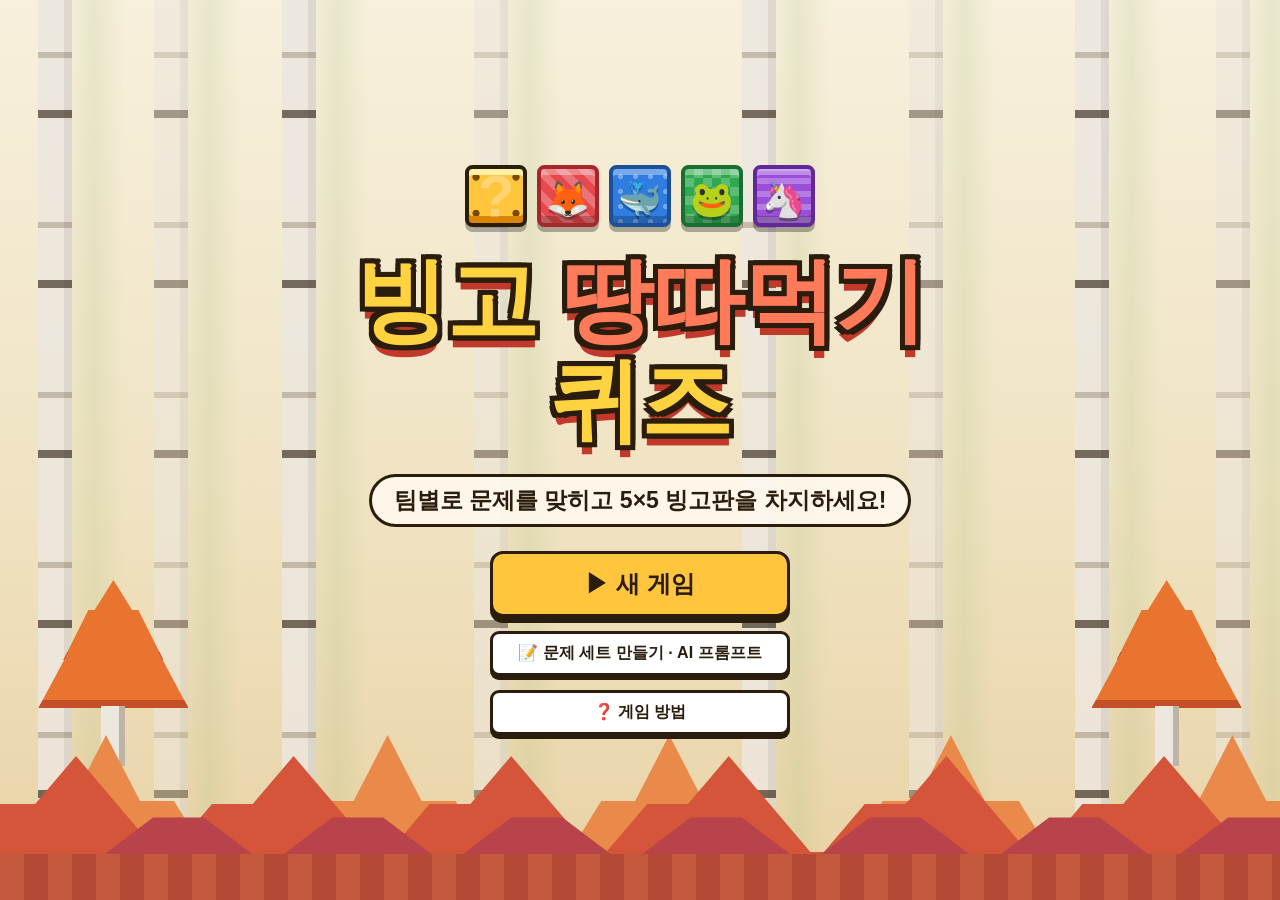
==== 빙고땅따먹기퀴즈.html @ bc6d71c9 "Add files via upload" ====
<!DOCTYPE html>
<html lang="ko">
<head>
<meta charset="UTF-8">
<meta name="viewport" content="width=device-width, initial-scale=1.0">
<title>빙고 땅따먹기 퀴즈 - 팀 대항 5×5 퀴즈 게임</title>
<style>
:root{
  --ink:#2b1d0e; --paper:#fffaf0; --gold:#ffc53d; --gold-d:#e08a00;
  --ok:#7ee08f; --bad:#ff8f8f;
}
*{box-sizing:border-box}
html,body{margin:0;min-height:100%;font-family:"Apple SD Gothic Neo","Malgun Gothic","Noto Sans KR","Pretendard",sans-serif;color:var(--ink)}
body{overflow-x:hidden;background:#efe2c0}
button,input,select,textarea{font-family:inherit;color:inherit}
button{cursor:pointer}
.screen{display:none;min-height:100vh;position:relative;z-index:1}
.screen.active{display:flex}
.hidden{display:none!important}

/* ---------- 배경 (가을 숲) ---------- */
#bg{position:fixed;inset:0;z-index:0;overflow:hidden;background:linear-gradient(#f7f0dc 0%,#f0e3c3 55%,#e9d2a4 100%)}
#bg .trunk{position:absolute;top:0;bottom:0;width:34px;opacity:.85;
  background:repeating-linear-gradient(180deg,#ece7df 0 52px,#bdb3a6 52px 58px,#ece7df 58px 110px,#5f544a 110px 118px,#ece7df 118px 170px)}
#bg .trunk::after{content:"";position:absolute;inset:0 0 0 auto;width:8px;background:rgba(0,0,0,.08)}
#bg .leafwall{position:absolute;top:0;width:60px;bottom:0;background:linear-gradient(90deg,transparent,rgba(160,190,120,.18),transparent)}
#bg .mt{position:absolute;bottom:0;width:340px;height:220px}
#bg .mt.a{background:#e9894a;clip-path:polygon(0 100%,10% 80%,20% 80%,30% 55%,40% 55%,50% 25%,60% 55%,70% 55%,80% 80%,90% 80%,100% 100%)}
#bg .mt.b{background:#d4553a;height:160px;clip-path:polygon(0 100%,12% 70%,24% 70%,36% 40%,48% 40%,60% 10%,72% 40%,84% 70%,100% 100%)}
#bg .mt.c{background:#b8434a;height:110px;clip-path:polygon(0 100%,15% 60%,30% 60%,45% 25%,60% 25%,75% 60%,90% 60%,100% 100%)}
#bg .ground{position:absolute;left:0;right:0;bottom:0;height:46px;background:repeating-linear-gradient(90deg,#c4593e 0 24px,#b44a36 24px 48px)}
#bg .pine{position:absolute;width:150px;height:170px}
#bg .pine i{position:absolute;left:50%;transform:translateX(-50%);background:#e8742f;border-bottom:8px solid #c4502a}
#bg .pine i:nth-child(1){top:0;width:50px;height:40px;clip-path:polygon(50% 0,100% 100%,0 100%)}
#bg .pine i:nth-child(2){top:30px;width:100px;height:50px;clip-path:polygon(25% 0,75% 0,100% 100%,0 100%)}
#bg .pine i:nth-child(3){top:72px;width:150px;height:56px;clip-path:polygon(20% 0,80% 0,100% 100%,0 100%)}
#bg .pine b{position:absolute;left:50%;top:126px;width:24px;height:60px;transform:translateX(-50%);background:#ece7df;border-right:6px solid #bdb3a6}

/* ---------- 공통 버튼 / 패널 ---------- */
.pbtn{border:3px solid var(--ink);background:#fff3d6;font-weight:800;padding:9px 16px;border-radius:9px;box-shadow:0 4px 0 var(--ink);font-size:16px;transition:transform .08s,filter .1s;white-space:nowrap}
.pbtn:hover{filter:brightness(1.06)}
.pbtn:active{transform:translateY(3px);box-shadow:0 1px 0 var(--ink)}
.pbtn.gold{background:var(--gold)} .pbtn.ok{background:var(--ok)} .pbtn.bad{background:var(--bad)}
.pbtn.blue{background:#9fd0ff} .pbtn.pink{background:#ffb8d9} .pbtn.white{background:#fff}
.pbtn.ghost{background:transparent;box-shadow:none;border-style:dashed}
.pbtn.big{font-size:24px;padding:14px 40px;border-radius:13px;box-shadow:0 6px 0 var(--ink)}
.pbtn.sm{font-size:13px;padding:5px 10px;border-width:2px;box-shadow:0 3px 0 var(--ink)}
.pbtn:disabled{opacity:.45;cursor:default;transform:none}
.panel{background:rgba(255,250,240,.96);border:3px solid var(--ink);border-radius:14px;box-shadow:0 6px 0 rgba(43,29,14,.85);padding:18px}
.panel h3{margin:0 0 12px;font-size:20px}
.outline{color:#fff;text-shadow:3px 0 var(--ink),-3px 0 var(--ink),0 3px var(--ink),0 -3px var(--ink),3px 3px var(--ink),-3px 3px var(--ink),3px -3px var(--ink),-3px -3px var(--ink)}

/* ---------- 타이틀 ---------- */
#screen-title{flex-direction:column;align-items:center;justify-content:center;gap:24px;padding:30px 16px;text-align:center}
.logo{font-size:clamp(44px,7.5vw,92px);font-weight:900;line-height:1.08;color:#ffd23f;letter-spacing:-1px;
  text-shadow:5px 0 var(--ink),-5px 0 var(--ink),0 5px var(--ink),0 -5px var(--ink),5px 5px var(--ink),-5px 5px var(--ink),5px -5px var(--ink),-5px -5px var(--ink),0 12px 0 #c0392b}
.logo .l2{color:#ff7a59}
.subtitle{font-size:clamp(17px,2.2vw,23px);font-weight:800;background:rgba(255,250,240,.85);border:3px solid var(--ink);border-radius:999px;padding:8px 22px}
.title-btns{display:flex;flex-direction:column;gap:14px;min-width:300px}
@keyframes bob{0%,100%{transform:translateY(0)}50%{transform:translateY(-10px)}}

/* ---------- 설정 / 편집 화면 ---------- */
#screen-setup,#screen-editor{flex-direction:column;align-items:center;padding:22px 16px 50px;gap:16px}
.page-head{display:flex;align-items:center;justify-content:space-between;width:min(1240px,100%);gap:12px}
.page-title{font-size:clamp(26px,3.4vw,38px);font-weight:900;margin:0}
.setup-grid{display:grid;grid-template-columns:repeat(auto-fit,minmax(330px,1fr));gap:16px;width:min(1240px,100%);align-items:start}
.seg{display:flex;gap:6px;flex-wrap:wrap}
.seg button{border:3px solid var(--ink);background:#fff;border-radius:9px;padding:7px 16px;font-weight:800;font-size:16px}
.seg button.on{background:var(--gold);box-shadow:inset 0 -3px 0 rgba(0,0,0,.2)}
.team-row{display:flex;gap:8px;align-items:center;margin:10px 0}
.team-row .emo{font-size:30px;width:56px;height:56px;border:4px solid var(--c);border-radius:13px;background:#fff;flex:none;line-height:1}
.team-row input{flex:1;min-width:0;font-size:18px;padding:11px 12px;border:3px solid var(--c);border-radius:11px;font-weight:800}
.team-row .dot{width:18px;height:18px;border-radius:50%;background:var(--c);border:2px solid var(--ink);flex:none}
.hint{font-size:13px;color:#7a6a50;margin:6px 0 0;line-height:1.5}
.opt-row{display:flex;justify-content:space-between;align-items:center;padding:9px 0;border-bottom:1px dashed #d9c9a3;gap:12px}
.opt-row:last-child{border-bottom:none}
.opt-row label{font-weight:800}
.opt-row small{display:block;color:#7a6a50;font-weight:500;font-size:12.5px;margin-top:2px}
.opt-row select{font-size:15px;padding:6px 8px;border:2px solid var(--ink);border-radius:8px;font-weight:700;background:#fff}
.opt-row input[type=checkbox]{width:26px;height:26px;accent-color:#e08a00;flex:none}
.set-info{margin-top:10px;padding:10px 12px;border-radius:10px;background:#fff3c4;border:2px dashed var(--gold-d);font-size:14.5px;line-height:1.55}
.set-info.warn{background:#ffe6e6;border-color:#e5484d}
#set-select{width:100%;font-size:16px;padding:10px;border:3px solid var(--ink);border-radius:10px;font-weight:800;background:#fff}
.start-row{display:flex;gap:12px;justify-content:center;flex-wrap:wrap;width:100%}

.editor-grid{display:grid;grid-template-columns:1.25fr 1fr;gap:16px;width:min(1240px,100%);align-items:start}
@media (max-width:960px){.editor-grid{grid-template-columns:1fr}}
.ed-field{width:100%;font-size:16px;padding:10px 12px;border:3px solid var(--ink);border-radius:10px;font-weight:700;background:#fff}
textarea.ed-field{font-weight:500;line-height:1.6;resize:vertical}
#ed-text{height:400px;font-size:15px}
.ed-btns{display:flex;gap:8px;flex-wrap:wrap;margin-top:10px}
.ed-status{margin-top:10px;font-size:14.5px;line-height:1.6;padding:10px 12px;border-radius:10px;background:#eef8ee;border:2px solid #2fa84f}
.ed-status.warn{background:#ffe6e6;border-color:#e5484d}
.ed-preview{margin-top:8px;max-height:220px;overflow:auto;font-size:13.5px;border:2px solid #e3d5b3;border-radius:10px;background:#fff}
.ed-preview div{padding:6px 10px;border-bottom:1px solid #f0e6cf}
.ed-preview .tag{display:inline-block;font-size:11px;font-weight:800;padding:1px 6px;border-radius:6px;margin-right:6px;background:#9fd0ff}
.ed-preview .tag.s{background:#ffb8d9}
.set-list .item{display:flex;align-items:center;gap:8px;padding:9px 4px;border-bottom:1px dashed #d9c9a3}
.set-list .item .nm{flex:1;font-weight:800;min-width:0;overflow:hidden;text-overflow:ellipsis;white-space:nowrap}
.set-list .item .n{font-size:12.5px;color:#7a6a50;font-weight:600}
.prompt-opts{display:grid;grid-template-columns:1fr 1fr;gap:8px;margin-bottom:10px}
.prompt-opts label{font-size:13px;font-weight:800;display:flex;flex-direction:column;gap:4px}
.prompt-opts .full{grid-column:1/-1}
.prompt-opts select,.prompt-opts input{font-size:15px;padding:7px 8px;border:2px solid var(--ink);border-radius:8px;font-weight:700;background:#fff}
#prompt-out{height:300px;font-size:13.5px;background:#fffdf6}
.format-box{background:#fff;border:2px solid #e3d5b3;border-radius:10px;padding:10px 12px;font-size:14px;line-height:1.7;margin-bottom:12px}
.format-box code{background:#fff3c4;padding:1px 6px;border-radius:5px;font-weight:700}

/* ---------- 게임 화면 ---------- */
#screen-game{flex-direction:column;height:100vh;overflow:hidden}
.topbar{height:54px;flex:none;background:#1f2a3a;display:flex;align-items:center;justify-content:space-between;padding:0 12px;gap:10px;border-bottom:4px solid #0f1520}
.topbar .left,.topbar .right{display:flex;gap:6px;align-items:center;flex:1}
.topbar .right{justify-content:flex-end}
.topbar .pbtn{padding:5px 10px;font-size:13px;box-shadow:0 3px 0 #000;border-width:2px;border-color:#0f1520}
.topbar .pbtn.off{opacity:.5;text-decoration:line-through}
.rankbar{display:flex;gap:18px;align-items:flex-end;justify-content:center}
.rk{display:flex;flex-direction:column;align-items:center;color:#fff;font-size:11px;font-weight:800;line-height:1.1}
.rk .e{font-size:27px;line-height:1}
.rk.first .e{animation:rkbob 1s infinite;filter:drop-shadow(0 0 6px #ffd23f)}
@keyframes rkbob{0%,100%{transform:translateY(0)}50%{transform:translateY(-3px)}}
.round{color:#fff;font-weight:900;font-size:22px;margin-left:8px}
.round b{color:#ffd23f;font-size:26px}
.arena{flex:1;display:grid;grid-template-columns:minmax(190px,1fr) auto minmax(190px,1fr);gap:14px;align-items:center;padding:12px 16px;min-height:0}
.side{display:flex;flex-direction:column;gap:26px;justify-content:center;height:100%}
.side.left{align-items:flex-start}.side.right{align-items:flex-end}
.board-wrap{display:flex;flex-direction:column;align-items:center;gap:10px;height:100%;min-height:0;justify-content:center}
.turn-banner{display:flex;align-items:center;gap:10px;justify-content:center;flex-wrap:wrap;background:#fffaf0;border:3px solid var(--ink);border-left:12px solid var(--c);border-radius:12px;padding:7px 16px;font-size:clamp(15px,1.6vw,20px);font-weight:800;box-shadow:0 4px 0 var(--ink);max-width:calc(min(100vh - 170px,58vw) + 40px)}
.turn-banner .b-e{font-size:1.4em}
.turn-banner.pending{background:#fff3c4;animation:wiggle 1.4s ease-in-out infinite}
@keyframes wiggle{0%,100%{transform:rotate(0)}25%{transform:rotate(-.6deg)}75%{transform:rotate(.6deg)}}
.board{--size:min(calc(100vh - 170px),58vw);width:var(--size);height:var(--size);display:grid;grid-template-columns:repeat(5,1fr);grid-template-rows:repeat(5,1fr);gap:1.8%;padding:2.6%;
  background:rgba(130,120,100,.38);border:5px solid #e9c87a;border-radius:16px;box-shadow:inset 0 0 0 3px rgba(255,255,255,.35),0 8px 24px rgba(0,0,0,.25);backdrop-filter:blur(2px);-webkit-backdrop-filter:blur(2px)}
/* 칸 = 땅 블록 */
.tile{--f:#ffc53d;--s:#d98500;--h:#fff0a8;--o:#2b1d0e;position:relative;padding:0;min-width:0;min-height:0;display:flex;align-items:center;justify-content:center;
  border:4px solid var(--o);border-radius:12%;background-color:var(--f);
  box-shadow:inset 0 -7px 0 var(--s),inset 0 6px 0 var(--h),0 5px 0 rgba(0,0,0,.28);
  transition:transform .12s,filter .12s,opacity .2s,box-shadow .2s}
.tile .tnum{position:relative;font-weight:900;font-size:calc(var(--size)/14);line-height:1;pointer-events:none;color:#4a2c00;text-shadow:0 3px 0 rgba(255,255,255,.55)}
/* 아직 열리지 않은 문제 블록: 모서리 못 + 물음표 */
.tile.closed{background-image:
  radial-gradient(circle at 13% 15%,#7a4a00 0 5%,transparent 6%),radial-gradient(circle at 87% 15%,#7a4a00 0 5%,transparent 6%),
  radial-gradient(circle at 13% 82%,#7a4a00 0 5%,transparent 6%),radial-gradient(circle at 87% 82%,#7a4a00 0 5%,transparent 6%)}
.tile.closed::before{content:"?";position:absolute;inset:0;display:flex;align-items:center;justify-content:center;font-size:calc(var(--size)/7);font-weight:900;color:rgba(255,255,255,.28);pointer-events:none}
.tile.closed:hover{transform:scale(1.08) translateY(-4px);filter:brightness(1.1);box-shadow:inset 0 -7px 0 var(--s),inset 0 6px 0 var(--h),0 0 0 4px #fff6b0,0 8px 0 rgba(0,0,0,.28)}
/* 팀이 차지한 땅: 팀 색 + 팀 무늬 + 큰 캐릭터 */
.tile.owned{cursor:default;border-color:var(--s);box-shadow:inset 0 -7px 0 rgba(0,0,0,.22),inset 0 6px 0 rgba(255,255,255,.35),0 5px 0 rgba(0,0,0,.3)}
.tile.owned .tnum{position:absolute;left:6%;top:6%;font-size:calc(var(--size)/34);color:var(--s);background:#fff;border:2px solid var(--s);border-radius:999px;min-width:2em;padding:2px 3px;text-align:center;text-shadow:none}
.tile .temo{font-size:calc(var(--size)/12);margin-top:8%;line-height:1;pointer-events:none;filter:drop-shadow(0 3px 0 rgba(0,0,0,.3))}
.pat0{background-image:repeating-linear-gradient(45deg,rgba(255,255,255,.24) 0 8px,transparent 8px 16px)}
.pat1{background-image:radial-gradient(rgba(255,255,255,.34) 22%,transparent 24%);background-size:15px 15px}
.pat2{background-image:conic-gradient(rgba(255,255,255,.22) 25%,transparent 0 50%,rgba(255,255,255,.22) 0 75%,transparent 0);background-size:18px 18px}
.pat3{background-image:repeating-linear-gradient(0deg,rgba(255,255,255,.26) 0 6px,transparent 6px 13px)}
/* 빈 땅 (폭탄·지진 등으로 비워진 칸) */
.tile.empty{--f:#b9a68a;--s:#8f7a5e;--h:#d8c8ae;--o:#6b5a44;border-style:dashed;
  background-image:repeating-linear-gradient(135deg,transparent 0 10px,rgba(0,0,0,.07) 10px 12px)}
.tile.empty .tnum{color:#5e4e38;text-shadow:none;font-size:calc(var(--size)/20)}
.tile.empty::after{content:"빈 땅";position:absolute;bottom:8%;font-size:calc(var(--size)/48);font-weight:800;color:#5e4e38}
.tile .tstar{position:absolute;right:4%;top:2%;font-size:calc(var(--size)/24);pointer-events:none;animation:spin 3s linear infinite}
.tile .tfail{position:absolute;bottom:5%;left:50%;transform:translateX(-50%);font-size:calc(var(--size)/48);font-weight:900;background:#fff;border:2px solid var(--ink);border-radius:6px;padding:0 4px;pointer-events:none}
.tile.golden{box-shadow:inset 0 0 0 4px #fff36b,inset 0 -7px 0 rgba(0,0,0,.22),0 5px 0 rgba(0,0,0,.3)}
.tile.bingo{animation:glow 1.1s ease-in-out infinite}
.tile.target{animation:pulse .9s ease-in-out infinite;cursor:pointer;opacity:1;filter:none}
.tile.dim{opacity:.3;filter:grayscale(.7)}
.tile.picked{opacity:1;filter:none;transform:scale(1.1);outline:5px dashed #fff;outline-offset:2px}
.tile.blast{box-shadow:0 0 0 5px #ff3b30,0 0 18px #ff3b30!important;transform:scale(1.06)}
.tile.boom{animation:boom .6s}
@keyframes pulse{0%,100%{transform:scale(1);box-shadow:0 0 0 0 #fff}50%{transform:scale(1.08);box-shadow:0 0 0 5px #fff,0 0 18px #fff}}
@keyframes glow{0%,100%{box-shadow:0 0 0 3px #fff36b,0 5px 0 rgba(0,0,0,.3)}50%{box-shadow:0 0 0 6px #fff36b,0 0 22px #fff36b,0 5px 0 rgba(0,0,0,.3)}}
.swatch{display:inline-block;width:20px;height:20px;border-radius:5px;border:2px solid var(--ink);background-color:var(--c);vertical-align:-4px;margin-right:6px;background-size:8px 8px}
.title-blocks{display:flex;gap:10px}
.title-blocks .tile{--size:420px;width:62px;height:62px;animation:bob 1.6s ease-in-out infinite}
.title-blocks .tile:nth-child(2){animation-delay:.2s}.title-blocks .tile:nth-child(3){animation-delay:.4s}
.title-blocks .tile:nth-child(4){animation-delay:.6s}.title-blocks .tile:nth-child(5){animation-delay:.8s}
@keyframes spin{to{transform:rotate(360deg)}}
@keyframes boom{0%{transform:scale(1)}30%{transform:scale(1.3) rotate(8deg)}100%{transform:scale(1)}}

.tcard{--c:#e5484d;--d:#a8262b;position:relative;width:min(100%,260px);background:#fff;border:4px solid var(--c);border-radius:13px;box-shadow:0 6px 0 var(--d);padding:12px 14px 10px;display:grid;grid-template-columns:auto 1fr;align-items:center;gap:2px 10px;transition:transform .25s,box-shadow .25s}
.tcard .ava{font-size:48px;grid-row:span 2;line-height:1}
.tcard .nm{font-weight:900;font-size:19px;text-align:right;overflow:hidden;text-overflow:ellipsis;white-space:nowrap}
.tcard .sc{font-size:50px;font-weight:900;line-height:1;text-align:right;color:var(--d)}
.tcard .meta{grid-column:1/-1;font-size:13.5px;color:#5c4d38;display:flex;justify-content:space-between;font-weight:700;margin-top:4px;border-top:2px dashed #eadfc7;padding-top:5px}
.tcard .st{grid-column:1/-1;min-height:22px;font-size:15px;font-weight:800;display:flex;gap:6px;flex-wrap:wrap}
.tcard .st span{background:#f4efe4;border-radius:7px;padding:0 6px}
.tcard.turn{transform:scale(1.07);box-shadow:0 0 0 6px rgba(255,214,0,.85),0 6px 0 var(--d)}
.tcard.turn::before{content:"▶ 지금 차례";position:absolute;top:-15px;left:12px;background:var(--c);color:#fff;font-size:12.5px;font-weight:900;padding:2px 10px;border-radius:999px;border:2px solid var(--ink)}
.tcard .adj{position:absolute;right:8px;top:-14px;display:none;gap:4px}
.tcard:hover .adj{display:flex}
.adj button{font-size:11.5px;padding:1px 7px;border:2px solid var(--ink);border-radius:6px;background:#fff;font-weight:900}
.float{position:absolute;right:14px;top:6px;font-weight:900;font-size:26px;animation:floatUp 1.3s forwards;pointer-events:none;z-index:3}
.float.p{color:#1b8a3a}.float.m{color:#d62828}
@keyframes floatUp{0%{opacity:0;transform:translateY(10px)}20%{opacity:1}100%{opacity:0;transform:translateY(-40px)}}
.tcard.pop{animation:cardpop .4s}
@keyframes cardpop{50%{transform:scale(1.13)}}

@media (max-width:900px){
  #screen-game{height:auto;min-height:100vh;overflow:visible}
  .arena{grid-template-columns:1fr;gap:10px}
  .side{flex-direction:row;height:auto;gap:12px;justify-content:center;flex-wrap:wrap;padding-top:14px}
  .side.left,.side.right{align-items:center}
  .tcard{width:200px}
  .board{--size:min(94vw,62vh)}
  .rankbar{display:none}
}

/* ---------- 모달 ---------- */
#modal{position:fixed;inset:0;background:rgba(20,14,6,.62);display:none;align-items:center;justify-content:center;z-index:50;padding:14px}
#modal.show{display:flex}
#modal-box{background:var(--paper);border:4px solid var(--ink);border-radius:16px;box-shadow:0 8px 0 var(--ink);width:min(820px,96vw);max-height:94vh;overflow:auto;padding:22px;animation:popIn .25s}
#modal-box.wide{width:min(1000px,96vw)}
#modal-box.narrow{width:min(560px,96vw)}
@keyframes popIn{from{transform:scale(.85);opacity:0}to{transform:scale(1);opacity:1}}
.q-head{display:flex;justify-content:space-between;align-items:center;gap:10px;background:var(--c);color:#fff;margin:-22px -22px 14px;padding:12px 20px;border-radius:11px 11px 0 0;font-weight:900;font-size:21px;border-bottom:4px solid var(--ink)}
.q-head .q-no{background:rgba(0,0,0,.25);padding:3px 12px;border-radius:999px;font-size:16px}
.q-timer{height:18px;background:#eee;border:3px solid var(--ink);border-radius:999px;overflow:hidden;position:relative;margin-bottom:6px}
#q-bar{height:100%;background:linear-gradient(90deg,#ffb703,#fb5607);width:100%}
#q-sec{position:absolute;inset:0;text-align:center;font-size:12px;font-weight:900;line-height:12px}
.q-text{font-size:clamp(24px,3.5vw,42px);font-weight:900;line-height:1.38;text-align:center;padding:18px 6px 24px;word-break:keep-all;white-space:pre-wrap}
.q-opts{display:grid;grid-template-columns:1fr 1fr;gap:12px}
@media (max-width:640px){.q-opts{grid-template-columns:1fr}}
.q-opt{font-size:clamp(18px,2.3vw,27px);font-weight:800;padding:16px 18px;border:3px solid var(--ink);border-radius:13px;background:#fff;box-shadow:0 5px 0 var(--ink);text-align:left;word-break:keep-all;transition:transform .08s}
.q-opt b{display:inline-block;margin-right:8px;color:var(--gold-d)}
.q-opt:hover:not(:disabled){background:#fff6d8}
.q-opt:disabled{cursor:default}
.q-opt.right{background:var(--ok)!important;animation:cardpop .4s}
.q-opt.wrong{background:var(--bad)!important;animation:shake .4s}
@keyframes shake{25%{transform:translateX(-8px)}75%{transform:translateX(8px)}}
.q-answer{font-size:clamp(22px,3vw,34px);text-align:center;background:#fff3c4;border:3px dashed var(--gold-d);border-radius:13px;padding:14px;visibility:hidden;font-weight:800}
.q-answer.show{visibility:visible;animation:popIn .25s}
.q-msg{text-align:center;font-weight:900;font-size:20px;min-height:28px;margin-top:12px}
.q-actions{display:flex;gap:10px;justify-content:center;margin-top:12px;flex-wrap:wrap}

.cards-title{text-align:center;font-size:clamp(20px,2.6vw,28px);font-weight:900}
.cards{display:flex;gap:22px;justify-content:center;perspective:1200px;margin:22px 0 10px;flex-wrap:wrap}
.card{width:210px;height:280px;border:none;background:none;padding:0;transition:opacity .3s,transform .3s}
.card-inner{position:relative;width:100%;height:100%;transition:transform .65s;transform-style:preserve-3d}
.card.flipped .card-inner{transform:rotateY(180deg)}
.card:not(.flipped):not(:disabled):hover .card-inner{transform:translateY(-10px) rotate(-2deg)}
.card-back,.card-front{position:absolute;inset:0;backface-visibility:hidden;-webkit-backface-visibility:hidden;border:4px solid var(--ink);border-radius:15px;display:flex;flex-direction:column;align-items:center;justify-content:center;box-shadow:0 6px 0 var(--ink)}
.card-back{background:repeating-linear-gradient(45deg,#ffc53d 0 16px,#ffb000 16px 32px)}
.card-back span{font-size:100px;font-weight:900;color:#fff;text-shadow:4px 0 var(--ink),-4px 0 var(--ink),0 4px var(--ink),0 -4px var(--ink)}
.card-front{transform:rotateY(180deg);background:#e8f3ff;padding:14px;text-align:center;gap:6px}
.card-front.bad{background:#ffe3e3}
.card-front .kd{font-size:12px;font-weight:900;padding:2px 10px;border-radius:999px;background:#2f7de1;color:#fff}
.card-front.bad .kd{background:#e5484d}
.card-front .ci{font-size:66px;line-height:1.1}
.card-front .cn{font-size:23px;font-weight:900}
.card-front .cd{font-size:14.5px;font-weight:600;word-break:keep-all;line-height:1.45}
.card.dim{opacity:.5;transform:scale(.9)}
.card.chosen{transform:scale(1.05)}
.cards-foot{text-align:center;min-height:60px;display:flex;flex-direction:column;align-items:center;gap:10px}
.cards-foot .res{font-size:20px;font-weight:900}

.team-pick{display:flex;gap:12px;justify-content:center;flex-wrap:wrap;margin-top:16px}
.team-pick button{--c:#ccc;border:4px solid var(--c);background:#fff;border-radius:14px;padding:14px 20px;font-size:22px;font-weight:900;box-shadow:0 5px 0 var(--ink);min-width:150px;display:flex;flex-direction:column;align-items:center;gap:4px}
.team-pick button small{font-size:14px;color:#5c4d38}
.team-pick button:hover{background:#fff6d8}
.team-pick button .sh{font-size:12px;color:#2f7de1}
.m-title{text-align:center;font-size:28px;font-weight:900;margin:0 0 6px}
.m-desc{text-align:center;font-size:17px;margin:0}
.howto h2{margin:0 0 10px}
.howto h4{margin:16px 0 6px;font-size:17px}
.howto p,.howto li{line-height:1.65;font-size:15px}
.howto ul{margin:4px 0;padding-left:20px}
.rw-grid{display:grid;grid-template-columns:repeat(auto-fill,minmax(220px,1fr));gap:8px}
.rw{display:flex;gap:8px;align-items:flex-start;background:#e8f3ff;border-radius:10px;padding:8px 10px;font-size:13.5px;line-height:1.45}
.rw.bad{background:#ffe3e3}
.rw .i{font-size:24px;line-height:1}
.log-list{max-height:60vh;overflow:auto;font-size:15px}
.log-list div{padding:6px 4px;border-bottom:1px dashed #e3d5b3}
.m-actions{display:flex;justify-content:center;gap:10px;margin-top:18px;flex-wrap:wrap}

/* ---------- 알림 / 효과 ---------- */
#announce{position:fixed;inset:0;display:flex;flex-direction:column;align-items:center;justify-content:center;pointer-events:none;z-index:80;opacity:0;transition:opacity .2s;text-align:center;padding:20px}
#announce.show{opacity:1;pointer-events:auto;background:rgba(0,0,0,.38);cursor:pointer}
.ann-big{font-size:clamp(56px,11vw,150px);font-weight:900;color:#ffd23f;line-height:1.05;animation:zoomIn .45s;
  text-shadow:6px 0 var(--ink),-6px 0 var(--ink),0 6px var(--ink),0 -6px var(--ink),6px 6px var(--ink),-6px 6px var(--ink),6px -6px var(--ink),-6px -6px var(--ink),0 14px 0 rgba(0,0,0,.35)}
#announce.bingo .ann-big{color:#ff6fb1;animation:zoomIn .45s,hue 1s linear infinite}
#announce.gold .ann-big{color:#fff36b}
#announce.bad .ann-big{color:#ff8f8f}
#announce.blue .ann-big{color:#8fd3ff}
.ann-small{font-size:clamp(20px,3vw,36px);font-weight:900;color:#fff;margin-top:12px;background:rgba(43,29,14,.75);padding:8px 22px;border-radius:14px}
@keyframes zoomIn{0%{transform:scale(.2) rotate(-8deg);opacity:0}70%{transform:scale(1.12) rotate(2deg)}100%{transform:scale(1);opacity:1}}
@keyframes hue{to{filter:hue-rotate(360deg)}}
#toasts{position:fixed;left:50%;bottom:20px;transform:translateX(-50%);display:flex;flex-direction:column;gap:8px;align-items:center;z-index:90;pointer-events:none}
.toast{background:#1f2a3a;color:#fff;font-weight:800;font-size:17px;padding:10px 20px;border-radius:12px;border:3px solid #fff;box-shadow:0 5px 14px rgba(0,0,0,.3);animation:toastIn .3s,toastOut .4s 2.8s forwards;text-align:center}
@keyframes toastIn{from{transform:translateY(20px);opacity:0}}
@keyframes toastOut{to{transform:translateY(-10px);opacity:0}}
.cf{position:fixed;top:-20px;width:11px;height:15px;z-index:95;pointer-events:none;animation:fall linear forwards}
@keyframes fall{to{transform:translate(var(--dx),110vh) rotate(800deg)}}

/* ---------- 결과 ---------- */
#screen-result{flex-direction:column;align-items:center;justify-content:center;gap:22px;padding:30px 16px}
.podium{display:flex;align-items:flex-end;gap:16px;flex-wrap:wrap;justify-content:center}
.pod{display:flex;flex-direction:column;align-items:center;gap:6px}
.pod .e{font-size:70px;line-height:1;animation:bob 1.4s infinite}
.pod .medal{font-size:34px}
.pod .bar{--c:#ccc;--d:#999;width:170px;background:var(--c);border:4px solid var(--ink);border-bottom:none;border-radius:12px 12px 0 0;display:flex;flex-direction:column;align-items:center;color:#fff;font-weight:900;padding-top:12px;gap:4px;box-shadow:inset 0 -12px 0 var(--d)}
.pod .bar .n{font-size:20px}
.pod .bar .s{font-size:40px;line-height:1}
.res-table{border-collapse:collapse;background:#fff;border:3px solid var(--ink);border-radius:12px;overflow:hidden;font-size:17px;min-width:min(640px,94vw)}
.res-table th,.res-table td{padding:10px 14px;text-align:center;border-bottom:2px solid #efe3c8}
.res-table th{background:#1f2a3a;color:#fff}
.res-table td:first-child{font-weight:900;text-align:left}
</style>
</head>
<body>

<div id="bg" aria-hidden="true"></div>

<!-- ===== 타이틀 ===== -->
<section id="screen-title" class="screen active">
  <div class="title-blocks" id="title-blocks"></div>
  <div class="logo">빙고 <span class="l2">땅따먹기</span><br>퀴즈</div>
  <div class="subtitle">팀별로 문제를 맞히고 5×5 빙고판을 차지하세요!</div>
  <div class="title-btns">
    <button class="pbtn gold big" id="btn-new">▶ 새 게임</button>
    <button class="pbtn blue big hidden" id="btn-continue">⏯ 이어하기</button>
    <button class="pbtn white" id="btn-editor">📝 문제 세트 만들기 · AI 프롬프트</button>
    <button class="pbtn white" id="btn-howto">❓ 게임 방법</button>
  </div>
</section>

<!-- ===== 게임 설정 ===== -->
<section id="screen-setup" class="screen">
  <div class="page-head">
    <button class="pbtn white" data-go="title">◀ 처음으로</button>
    <h2 class="page-title outline">⚙️ 게임 설정</h2>
    <button class="pbtn white" id="btn-howto2">❓ 게임 방법</button>
  </div>
  <div class="setup-grid">
    <div class="panel">
      <h3>👥 팀 설정</h3>
      <div class="seg" id="team-count"></div>
      <div id="team-rows"></div>
      <p class="hint">동물 버튼을 누르면 팀 캐릭터가 바뀌어요. 팀 이름은 8글자까지 쓸 수 있어요.</p>
    </div>
    <div class="panel">
      <h3>📚 문제 세트</h3>
      <select id="set-select"></select>
      <div class="set-info" id="set-info"></div>
      <div class="ed-btns">
        <button class="pbtn sm white" id="btn-editor2">📝 문제 세트 만들기 · 고치기</button>
      </div>
      <h3 style="margin-top:18px">🎯 점수 규칙</h3>
      <div class="opt-row"><label>칸 점수<small>문제를 맞혀 칸을 차지하면 얻는 점수</small></label><select data-opt="tilePts"><option value="5">5점</option><option value="10">10점</option><option value="20">20점</option></select></div>
      <div class="opt-row"><label>빙고 점수<small>가로·세로·대각선 한 줄을 모두 차지하면</small></label><select data-opt="bingoPts"><option value="20">20점</option><option value="30">30점</option><option value="50">50점</option><option value="100">100점</option></select></div>
      <div class="opt-row"><label>황금 칸<small>숨겨진 칸 · 열면 2칸만큼 점수</small></label><select data-opt="golden"><option value="0">없음</option><option value="2">2개</option><option value="3">3개</option><option value="5">5개</option></select></div>
    </div>
    <div class="panel">
      <h3>🎲 진행 방식</h3>
      <div class="opt-row"><label>제한 시간<small>시간이 끝나면 객관식은 오답 처리</small></label><select data-opt="timer"><option value="0">없음</option><option value="15">15초</option><option value="20">20초</option><option value="30">30초</option><option value="60">60초</option></select></div>
      <div class="opt-row"><label>라운드 제한<small>모든 팀이 한 번씩 하면 1라운드</small></label><select data-opt="roundLimit"><option value="0">없음 (칸이 모두 열릴 때까지)</option><option value="4">4라운드</option><option value="6">6라운드</option><option value="8">8라운드</option><option value="10">10라운드</option><option value="12">12라운드</option></select></div>
      <div class="opt-row"><label>틀렸을 때<small>틀린 칸을 어떻게 할까요?</small></label><select data-opt="wrongMode"><option value="keep">칸 그대로 (다른 팀이 다시 도전)</option><option value="reveal">정답 공개 후 빈 땅이 됨</option></select></div>
      <div class="opt-row"><label for="o-shuffle">문제 순서 섞기<small>끄면 1번 칸부터 문제 순서대로 놓여요</small></label><input type="checkbox" id="o-shuffle" data-opt="shuffle"></div>
      <div class="opt-row"><label for="o-rewards">보상 카드<small>정답을 맞히면 카드 3장 중 1장 뽑기</small></label><input type="checkbox" id="o-rewards" data-opt="rewards"></div>
      <div class="opt-row"><label for="o-penalties">벌칙 카드 섞기<small>꽝, 점수 -10, 지진, 벌칙 미션 등</small></label><input type="checkbox" id="o-penalties" data-opt="penalties"></div>
      <div class="opt-row"><label for="o-strong">강력 카드 섞기<small>💣 폭탄, 🔀 점수 체인지 (역전이 쉬워져요)</small></label><input type="checkbox" id="o-strong" data-opt="strong"></div>
    </div>
  </div>
  <div class="start-row">
    <button class="pbtn gold big" id="btn-start">🚩 게임 시작!</button>
  </div>
</section>

<!-- ===== 문제 세트 편집 ===== -->
<section id="screen-editor" class="screen">
  <div class="page-head">
    <button class="pbtn white" id="ed-back">◀ 돌아가기</button>
    <h2 class="page-title outline">📝 문제 세트 만들기</h2>
    <span style="width:110px"></span>
  </div>
  <div class="editor-grid">
    <div class="panel">
      <h3>✏️ 문제 입력</h3>
      <div class="format-box">
        한 줄에 문제 하나씩 적어요. 칸은 세로 막대 <code>|</code>로 나눠요.<br>
        객관식: <code>문제 | 정답 | 오답1 | 오답2 | 오답3</code> (보기는 게임에서 자동으로 섞여요)<br>
        주관식: <code>문제 | 정답</code> (선생님이 정답을 보고 ⭕/❌ 판정)<br>
        AI가 만든 결과를 그대로 붙여 넣어도 번호·빈 줄·표 머리글은 알아서 빼고 읽어요.
      </div>
      <input class="ed-field" id="ed-name" maxlength="30" placeholder="문제 세트 이름 (예: 5학년 과학 - 식물의 구조)">
      <textarea class="ed-field" id="ed-text" style="margin-top:8px" placeholder="여기에 문제를 붙여 넣으세요.&#10;&#10;식물이 햇빛을 받아 양분을 만드는 과정은? | 광합성 | 증산 작용 | 호흡 | 소화&#10;우리 몸에서 피를 온몸으로 보내는 기관은? | 심장"></textarea>
      <div class="ed-status" id="ed-status"></div>
      <div class="ed-preview" id="ed-preview"></div>
      <div class="ed-btns">
        <button class="pbtn gold" id="ed-save">💾 저장하기</button>
        <button class="pbtn ok" id="ed-use">🚩 저장하고 이 세트로 게임하기</button>
        <button class="pbtn white" id="ed-new">🆕 새로 쓰기</button>
        <button class="pbtn white" id="ed-sample">📋 예시 문제 넣기</button>
        <button class="pbtn white" id="ed-export">⬇️ 파일로 내보내기(.txt)</button>
        <button class="pbtn white" id="ed-import">⬆️ 파일 불러오기</button>
        <input type="file" id="ed-file" accept=".txt,text/plain" class="hidden">
      </div>
      <p class="hint">저장한 문제 세트는 이 브라우저 안에만 보관돼요. 다른 컴퓨터에서 쓰려면 ‘파일로 내보내기’ 한 뒤 ‘파일 불러오기’ 하세요.</p>
    </div>
    <div style="display:flex;flex-direction:column;gap:16px">
      <div class="panel">
        <h3>🗂️ 저장된 문제 세트</h3>
        <div class="set-list" id="set-list"></div>
      </div>
      <div class="panel">
        <h3>🤖 AI에게 문제 만들기 부탁하기</h3>
        <p class="hint" style="margin:0 0 10px">아래 항목을 고르면 프롬프트가 만들어져요. 복사해서 AI 챗봇에 붙여 넣고, 나온 결과를 왼쪽 칸에 그대로 붙여 넣으면 됩니다.</p>
        <div class="prompt-opts">
          <label>학년<select id="p-grade">
            <option>초등학교 3학년</option><option>초등학교 4학년</option><option selected>초등학교 5학년</option><option>초등학교 6학년</option>
            <option>중학교 1학년</option><option>중학교 2학년</option><option>중학교 3학년</option><option>고등학교</option></select></label>
          <label>문제 유형<select id="p-type"><option value="mix">객관식 + 주관식 섞기</option><option value="mc">객관식만</option><option value="sa">주관식(단답형)만</option></select></label>
          <label class="full">과목과 주제<input id="p-topic" value="과학 - 식물의 구조와 기능"></label>
          <label>문제 수<select id="p-count"><option>25</option><option>30</option><option>40</option></select></label>
          <label>난이도<select id="p-diff"><option>쉬움</option><option selected>보통</option><option>어려움</option><option>쉬움부터 어려움까지 골고루</option></select></label>
        </div>
        <textarea class="ed-field" id="prompt-out" readonly></textarea>
        <div class="ed-btns"><button class="pbtn gold" id="p-copy">📋 프롬프트 복사하기</button></div>
        <p class="hint">💡 교과서 내용이나 학습지를 프롬프트 아래에 함께 붙여 넣으면 수업 내용에 딱 맞는 문제가 나와요. AI가 만든 문제는 꼭 한 번 읽어 보고 정답을 확인하세요.</p>
      </div>
    </div>
  </div>
</section>

<!-- ===== 게임 ===== -->
<section id="screen-game" class="screen">
  <div class="topbar">
    <div class="left">
      <button class="pbtn white" id="g-home">◀ 처음</button>
      <button class="pbtn white off" id="g-bgm">♫ 음악</button>
      <button class="pbtn white" id="g-sfx">♪ 효과음</button>
      <button class="pbtn white" id="g-undo">↶ 되돌리기</button>
      <button class="pbtn white" id="g-log">📜 기록</button>
    </div>
    <div class="rankbar" id="rankbar"></div>
    <div class="right">
      <button class="pbtn white" id="g-help">❓</button>
      <button class="pbtn pink" id="g-end">🏁 끝내기</button>
      <div class="round" id="round"></div>
    </div>
  </div>
  <div class="arena" id="arena">
    <aside class="side left" id="side-left"></aside>
    <main class="board-wrap">
      <div class="turn-banner" id="banner"></div>
      <div class="board" id="board"></div>
    </main>
    <aside class="side right" id="side-right"></aside>
  </div>
</section>

<!-- ===== 결과 ===== -->
<section id="screen-result" class="screen">
  <div class="logo" style="font-size:clamp(40px,6vw,72px)">🏆 최종 결과</div>
  <div class="podium" id="podium"></div>
  <table class="res-table" id="res-table"></table>
  <div class="start-row">
    <button class="pbtn gold big" id="r-again">🔁 같은 설정으로 다시</button>
    <button class="pbtn white big" id="r-board">🗺️ 빙고판 보기</button>
    <button class="pbtn white big" data-go="title">🏠 처음으로</button>
  </div>
</section>

<div id="modal"><div id="modal-box"></div></div>
<div id="announce"></div>
<div id="toasts"></div>

<script>
"use strict";
/* ================= 기본 데이터 ================= */
const TEAM_PRESETS=[
  {name:'1팀',emoji:'🦊',color:'#e5484d',dark:'#a8262b',light:'#ffd0d1'},
  {name:'2팀',emoji:'🐳',color:'#2f7de1',dark:'#1b4f99',light:'#d0e4ff'},
  {name:'3팀',emoji:'🐸',color:'#2fa84f',dark:'#1b6e31',light:'#cff3d8'},
  {name:'4팀',emoji:'🦄',color:'#9b4fd9',dark:'#62279a',light:'#e9d6fb'}
];
const EMOJIS=['🦊','🐳','🐸','🦄','🐯','🐼','🐰','🐻','🐧','🐙','🦁','🐲','🐱','🐶','🐥','🦖','🐨','🐝','🦉','🐹'];
const DEFAULT_SETTINGS={teamCount:2,tilePts:10,bingoPts:30,golden:3,timer:0,roundLimit:0,wrongMode:'keep',shuffle:true,rewards:true,penalties:true,strong:true,setId:'sample'};

const SAMPLE_TEXT=`우리나라의 수도는 어디일까요? | 서울 | 부산 | 대구 | 광주
한글(훈민정음)을 만든 왕은 누구일까요? | 세종대왕 | 태조 | 정조 | 영조
물이 얼기 시작하는 온도는 몇 ℃일까요? | 0℃ | 10℃ | -10℃ | 100℃
윤년이 아닌 해의 1년은 며칠일까요? | 365일 | 360일 | 366일 | 364일
태양계에서 가장 큰 행성은 무엇일까요? | 목성 | 토성 | 지구 | 화성
거미의 다리는 몇 개일까요? | 8개 | 6개 | 10개 | 4개
무지개는 보통 몇 가지 색으로 나타낼까요? | 7가지 | 5가지 | 6가지 | 8가지
7 × 8 은 얼마일까요? | 56 | 54 | 48 | 64
식물이 햇빛을 받아 스스로 양분을 만드는 과정을 무엇이라고 할까요? | 광합성
우리나라의 나라꽃은 무엇일까요? | 무궁화 | 진달래 | 개나리 | 장미
컴퓨터가 할 일을 명령으로 순서대로 적어 놓은 것을 무엇이라고 할까요? | 프로그램 | 모니터 | 마우스 | 키보드
지구에서 가장 넓은 바다는 어디일까요? | 태평양 | 대서양 | 인도양 | 북극해
독도는 우리나라의 어느 바다에 있을까요? | 동해 | 서해 | 남해 | 황해
삼각형의 세 각의 크기를 모두 더하면 몇 도일까요? | 180° | 90° | 360° | 270°
우리 몸에서 피를 온몸으로 보내는 기관은 무엇일까요? | 심장
이순신 장군이 임진왜란 때 사용한 것으로 유명한 배의 이름은? | 거북선 | 판옥선 | 황포돛배 | 뗏목
문제를 해결하는 방법과 순서를 차례대로 나타낸 것을 무엇이라고 할까요? | 알고리즘 | 하드웨어 | 인터넷 | 바이러스
몸이 머리·가슴·배로 나뉘고 다리가 6개인 동물을 무엇이라고 할까요? | 곤충
1시간은 몇 분일까요? | 60분 | 100분 | 30분 | 120분
우리나라 국기의 이름은 무엇일까요? | 태극기
플라스틱 음료수 병을 버리는 올바른 방법은? | 내용물을 비우고 헹궈서 분리배출한다 | 일반 쓰레기와 함께 버린다 | 땅에 묻는다 | 뚜껑을 닫아 강에 버린다
지구에 낮과 밤이 생기는 까닭은 지구의 무엇 때문일까요? | 자전 | 공전 | 중력 | 바람
친구 사진을 인터넷에 올리기 전에 꼭 해야 할 일은? | 친구에게 허락을 받는다 | 몰래 올린다 | 사진을 크게 만든다 | 다른 친구에게 먼저 보낸다
100을 4로 나누면 얼마일까요? | 25 | 20 | 40 | 24
사계절 중 낮의 길이가 가장 긴 계절은? | 여름 | 봄 | 가을 | 겨울`;

const REWARDS=[
  {id:'pts10',kind:'good',icon:'💰',name:'보너스 +10',desc:'보너스 점수 10점을 받아요.',w:10},
  {id:'pts20',kind:'good',icon:'💎',name:'보너스 +20',desc:'보너스 점수 20점을 받아요.',w:6},
  {id:'dice',kind:'good',icon:'🎲',name:'행운 주사위',desc:'주사위를 굴려 나온 눈 × 5점을 받아요.',w:6},
  {id:'grab',kind:'good',icon:'🚩',name:'땅따먹기',desc:'우리 땅과 붙어 있는 빈 칸 하나를 문제 없이 차지해요.',w:10},
  {id:'steal',kind:'good',icon:'🗡️',name:'땅 뺏기',desc:'다른 팀의 칸 하나를 빼앗아 우리 땅으로 만들어요.',w:6},
  {id:'swap',kind:'good',icon:'🔄',name:'칸 바꾸기',desc:'우리 칸 하나와 다른 팀 칸 하나를 맞바꿔요. 빙고 만들기 찬스!',w:6},
  {id:'shield',kind:'good',icon:'🛡️',name:'방패',desc:'다른 팀의 공격(뺏기·바꾸기·폭탄·자석 등)을 한 번 막아요.',w:7},
  {id:'again',kind:'good',icon:'⏩',name:'한 번 더!',desc:'이번 차례가 끝나면 바로 한 번 더 도전해요.',w:5},
  {id:'double',kind:'good',icon:'✨',name:'2배 찬스',desc:'다음에 문제를 맞히면 칸 점수를 한 번 더 받아요.',w:5},
  {id:'freezeOther',kind:'good',icon:'❄️',name:'얼려라!',desc:'다른 팀 하나를 골라 다음 차례를 한 번 쉬게 해요.',w:5},
  {id:'stealPts',kind:'good',icon:'🧲',name:'점수 자석',desc:'다른 팀 하나에게서 15점을 끌어와요.',w:5},
  {id:'share',kind:'good',icon:'🎁',name:'모두에게 선물',desc:'모든 팀이 10점씩 받아요. 사이좋게!',w:4},
  {id:'bomb',kind:'good',strong:true,icon:'💣',name:'폭탄',desc:'칸 하나를 골라 그 칸과 위·아래·왼쪽·오른쪽의 다른 팀 칸을 빈 땅으로 만들어요.',w:3},
  {id:'scoreSwap',kind:'good',strong:true,icon:'🔀',name:'점수 체인지',desc:'다른 팀 하나와 지금 점수를 통째로 바꿔요.',w:2},
  {id:'none',kind:'bad',icon:'💨',name:'꽝!',desc:'아무 일도 일어나지 않아요. 다음 기회에!',w:6},
  {id:'minus10',kind:'bad',icon:'📉',name:'점수 -10',desc:'보너스 점수 10점을 잃어요.',w:5},
  {id:'quake',kind:'bad',icon:'🌋',name:'지진',desc:'방금 얻은 칸을 뺀 우리 칸 하나가 무작위로 빈 땅이 돼요.',w:3},
  {id:'freezeSelf',kind:'bad',icon:'🥶',name:'꽁꽁',desc:'우리 팀은 다음 차례를 한 번 쉬어요.',w:3},
  {id:'gift',kind:'bad',icon:'🤲',name:'인심 쓰기',desc:'다른 팀 하나를 골라 우리 점수 10점을 선물해요.',w:3},
  {id:'mission',kind:'bad',icon:'🎤',name:'벌칙 미션',desc:'',w:5}
];
const MISSIONS=['팀 모두 일어나서 박수 10번 치기!','팀 모두 5초 동안 개다리춤 추기!','다른 팀을 보고 다 같이 “멋져요!” 외치기','우리 팀 이름으로 3행시 짓기','팀 모두 한 발로 서서 5초 버티기','선생님께 다 같이 손하트 보내기','우리 팀 응원 구호를 만들어 크게 외치기','동물 흉내 내기 (다른 팀이 무슨 동물인지 맞히기)','팀 모두 10초 동안 웃지 않기 (다른 팀이 웃기기)','오늘 배운 내용 한 가지를 큰 소리로 말하기'];
const TEAM_TARGET=['freezeOther','stealPts','scoreSwap','gift'];

const LINES=(()=>{const L=[];for(let r=0;r<5;r++)L.push([0,1,2,3,4].map(c=>r*5+c));for(let c=0;c<5;c++)L.push([0,1,2,3,4].map(r=>r*5+c));L.push([0,6,12,18,24],[4,8,12,16,20]);return L})();


/* ================= 도우미 ================= */
const $=s=>document.querySelector(s);
const $$=s=>[...document.querySelectorAll(s)];
const esc=s=>String(s??'').replace(/[&<>"']/g,c=>({'&':'&amp;','<':'&lt;','>':'&gt;','"':'&quot;',"'":'&#39;'}[c]));
const shuffle=a=>{for(let i=a.length-1;i>0;i--){const j=Math.random()*(i+1)|0;[a[i],a[j]]=[a[j],a[i]]}return a};
const pick=a=>a[Math.random()*a.length|0];
const neighbors=i=>{const r=i/5|0,c=i%5,n=[];if(r>0)n.push(i-5);if(r<4)n.push(i+5);if(c>0)n.push(i-1);if(c<4)n.push(i+1);return n};
const sleep=ms=>new Promise(r=>setTimeout(r,ms));
function load(key,def){try{const v=JSON.parse(localStorage.getItem(key));return v==null?def:v}catch(e){return def}}
function store(key,v){try{localStorage.setItem(key,JSON.stringify(v))}catch(e){}}

function show(id){$$('.screen').forEach(s=>s.classList.toggle('active',s.id==='screen-'+id));window.scrollTo(0,0);if(id==='title')refreshTitle()}

function toast(msg){const t=document.createElement('div');t.className='toast';t.textContent=msg;$('#toasts').appendChild(t);setTimeout(()=>t.remove(),3300)}

let busy=false;
function announce(big,small='',cls='',ms=1700){
  return new Promise(res=>{
    busy=true;const el=$('#announce');
    el.className='show '+cls;
    el.innerHTML=`<div class="ann-big">${big}</div>${small?`<div class="ann-small">${small}</div>`:''}`;
    let done=false;
    const finish=()=>{if(done)return;done=true;el.className='';el.onclick=null;setTimeout(()=>{busy=false;res()},200)};
    el.onclick=finish;setTimeout(finish,ms);
  });
}
function confetti(n=90){
  const cols=['#ff4f8b','#ffd23f','#3ec1ff','#7ee08f','#b07cff','#ff8a3d'];
  for(let i=0;i<n;i++){const d=document.createElement('i');d.className='cf';d.style.left=Math.random()*100+'vw';d.style.background=cols[i%cols.length];
    d.style.animationDelay=Math.random()*.6+'s';d.style.animationDuration=(1.8+Math.random()*1.5)+'s';d.style.setProperty('--dx',(Math.random()*240-120)+'px');
    document.body.appendChild(d);setTimeout(()=>d.remove(),4200)}
}

/* ================= 모달 ================= */
function openModal(html,size=''){const b=$('#modal-box');b.className=size;b.innerHTML=html;$('#modal').classList.add('show');b.scrollTop=0;return b}
function closeModal(){$('#modal').classList.remove('show');$('#modal-box').innerHTML='';stopTimer()}

/* ================= 소리 (브라우저 합성) ================= */
const AU={ctx:null,sfx:true,bgm:false,timer:null,step:0};
function ac(){if(!AU.ctx){const C=window.AudioContext||window.webkitAudioContext;if(!C)return null;AU.ctx=new C()}if(AU.ctx.state==='suspended')AU.ctx.resume();return AU.ctx}
function tone(f,d=.12,type='square',v=.05,delay=0){
  const c=ac();if(!c)return;const t=c.currentTime+delay;const o=c.createOscillator(),g=c.createGain();
  o.type=type;o.frequency.setValueAtTime(f,t);g.gain.setValueAtTime(.0001,t);g.gain.exponentialRampToValueAtTime(v,t+.01);g.gain.exponentialRampToValueAtTime(.0001,t+d);
  o.connect(g).connect(c.destination);o.start(t);o.stop(t+d+.03);
}
function noise(d=.5,v=.25){
  const c=ac();if(!c)return;const buf=c.createBuffer(1,c.sampleRate*d,c.sampleRate),data=buf.getChannelData(0);
  for(let i=0;i<data.length;i++)data[i]=(Math.random()*2-1)*Math.pow(1-i/data.length,2);
  const s=c.createBufferSource();s.buffer=buf;const f=c.createBiquadFilter();f.type='lowpass';f.frequency.value=900;const g=c.createGain();g.gain.value=v;
  s.connect(f).connect(g).connect(c.destination);s.start();
}
const n2f=n=>440*Math.pow(2,(n-69)/12);
const SFX={
  click(){tone(700,.05,'square',.03)},
  open(){tone(520,.08,'square',.04);tone(780,.1,'square',.04,.07)},
  correct(){[523,659,784,1047].forEach((f,k)=>tone(f,.15,'square',.05,k*.08))},
  wrong(){tone(220,.2,'sawtooth',.05);tone(165,.32,'sawtooth',.05,.16)},
  flip(){tone(900,.05,'triangle',.06);tone(1250,.07,'triangle',.05,.05)},
  good(){[784,988,1175,1568].forEach((f,k)=>tone(f,.12,'square',.045,k*.07))},
  bad(){[392,330,262].forEach((f,k)=>tone(f,.18,'triangle',.07,k*.12))},
  coin(){tone(988,.07,'square',.04);tone(1319,.2,'square',.04,.07)},
  grab(){[440,554,659,880].forEach((f,k)=>tone(f,.1,'square',.045,k*.05))},
  steal(){tone(1200,.06,'sawtooth',.04);tone(600,.16,'sawtooth',.04,.06)},
  bomb(){noise(.6,.35);tone(90,.4,'sine',.2)},
  shield(){tone(300,.12,'triangle',.08);tone(600,.28,'triangle',.06,.06)},
  bingo(){[523,659,784,1047,784,1047,1319].forEach((f,k)=>tone(f,.17,'square',.05,k*.09))},
  gold(){[1047,1319,1568,2093].forEach((f,k)=>tone(f,.1,'triangle',.06,k*.06))},
  tick(){tone(1000,.03,'square',.03)},
  turn(){tone(660,.07,'triangle',.05);tone(880,.1,'triangle',.05,.08)},
  freeze(){[1568,1319,1175,988].forEach((f,k)=>tone(f,.1,'sine',.06,k*.06))},
  fanfare(){[523,523,523,659,784,659,784,1047].forEach((f,k)=>tone(f,.2,'square',.05,k*.13))}
};
function sfx(n){if(!AU.sfx)return;try{SFX[n]&&SFX[n]()}catch(e){}}
const MEL=[72,0,76,79,76,0,74,72,69,0,72,74,76,0,0,0,72,0,76,79,81,0,79,76,74,0,76,74,72,0,0,0];
const BASS=[48,45,41,43,48,45,43,43];
function bgmStart(){if(AU.timer)return;ac();AU.timer=setInterval(()=>{const n=MEL[AU.step%MEL.length];if(n)tone(n2f(n),.18,'square',.016);if(AU.step%4===0)tone(n2f(BASS[(AU.step/4|0)%BASS.length]),.4,'triangle',.05);AU.step++},210)}
function bgmStop(){clearInterval(AU.timer);AU.timer=null}

/* ================= 문제 세트 ================= */
function parseQuestions(text){
  const list=[],errors=[];
  String(text||'').split(/\r?\n/).forEach((raw,i)=>{
    let line=raw.trim();
    if(!line||line.startsWith('#')||line.startsWith('```')||line.startsWith('//'))return;
    if(/^[-:|\s]+$/.test(line))return;
    if(!line.includes('|')){errors.push(`${i+1}번째 줄: | 기호가 없어서 건너뛰었어요 → “${line.slice(0,24)}”`);return}
    const parts=line.split('|').map(s=>s.trim()).filter(s=>s!=='');
    if(parts.length&&/^(문제|질문)$/.test(parts[0]))return;
    if(parts.length<2){errors.push(`${i+1}번째 줄: 정답이 없어요`);return}
    parts[0]=parts[0].replace(/^(?:[-*•]\s*|\d+\s*[.)]\s*|Q\s*\d*\s*[.:)]\s*|문제\s*\d+\s*[.:)]\s*)/i,'').trim();
    const [q,a,...wrong]=parts;
    if(!q){errors.push(`${i+1}번째 줄: 문제가 비어 있어요`);return}
    const opts=wrong.length?[a,...wrong.filter(w=>w!==a)].slice(0,6):null;
    list.push({q,a,opts:opts&&opts.length>1?opts:null});
  });
  return {list,errors};
}
function savedSets(){return load('bq_sets',[])}
function allSets(){return [{id:'sample',name:'예시 문제 세트 (상식 퀴즈 25문제)',text:SAMPLE_TEXT,builtin:true},...savedSets()]}
function getSet(id){return allSets().find(s=>s.id===id)||allSets()[0]}

/* ================= 설정 화면 ================= */
let setup=load('bq_setup',null);
if(!setup||!Array.isArray(setup.teams))setup={teams:TEAM_PRESETS.map(t=>({name:t.name,emoji:t.emoji})),settings:{...DEFAULT_SETTINGS}};
setup.settings={...DEFAULT_SETTINGS,...setup.settings};
function saveSetup(){store('bq_setup',setup)}

function renderSetup(){
  const st=setup.settings;
  $('#team-count').innerHTML=[2,3,4].map(n=>`<button data-n="${n}" class="${st.teamCount===n?'on':''}">${n}팀</button>`).join('');
  $('#team-rows').innerHTML=setup.teams.slice(0,st.teamCount).map((t,k)=>`
    <div class="team-row" style="--c:${TEAM_PRESETS[k].color}">
      <span class="dot"></span>
      <button class="emo" data-emo="${k}" title="캐릭터 바꾸기">${t.emoji}</button>
      <input data-tname="${k}" maxlength="8" value="${esc(t.name)}" placeholder="${TEAM_PRESETS[k].name}">
    </div>`).join('');
  const sets=allSets();
  if(!sets.some(s=>s.id===st.setId))st.setId='sample';
  $('#set-select').innerHTML=sets.map(s=>`<option value="${esc(s.id)}" ${s.id===st.setId?'selected':''}>${esc(s.name)}</option>`).join('');
  const p=parseQuestions(getSet(st.setId).text).list;
  const mc=p.filter(q=>q.opts).length,info=$('#set-info');
  let html=`총 <b>${p.length}문제</b> (객관식 ${mc} · 주관식 ${p.length-mc})`;
  info.classList.toggle('warn',p.length<25);
  if(p.length>25)html+=`<br>빙고판에는 ${st.shuffle?'무작위로 고른':'앞에서부터'} 25문제가 올라가요.`;
  else if(p.length<25)html+=`<br>⚠️ 25문제보다 적어요. 남는 <b>${25-p.length}칸</b>은 문제 없이 바로 차지하는 🍀 행운 칸이 돼요.`;
  else html+='<br>딱 25칸에 맞아요! 👍';
  info.innerHTML=html;
  $$('[data-opt]').forEach(el=>{const k=el.dataset.opt;if(el.type==='checkbox')el.checked=!!st[k];else el.value=String(st[k])});
  $('#o-penalties').disabled=!st.rewards;$('#o-strong').disabled=!st.rewards;
}
$('#team-count').addEventListener('click',e=>{const b=e.target.closest('[data-n]');if(!b)return;sfx('click');setup.settings.teamCount=+b.dataset.n;saveSetup();renderSetup()});
$('#team-rows').addEventListener('click',e=>{
  const b=e.target.closest('[data-emo]');if(!b)return;sfx('click');
  const k=+b.dataset.emo,used=setup.teams.slice(0,setup.settings.teamCount).map(t=>t.emoji);
  let idx=EMOJIS.indexOf(setup.teams[k].emoji);
  for(let n=0;n<EMOJIS.length;n++){idx=(idx+1)%EMOJIS.length;if(!used.includes(EMOJIS[idx]))break}
  setup.teams[k].emoji=EMOJIS[idx];saveSetup();renderSetup();
});
$('#team-rows').addEventListener('input',e=>{const k=e.target.dataset.tname;if(k==null)return;setup.teams[+k].name=e.target.value;saveSetup()});
$('#set-select').addEventListener('change',e=>{setup.settings.setId=e.target.value;saveSetup();renderSetup()});
$$('[data-opt]').forEach(el=>el.addEventListener('change',()=>{
  const k=el.dataset.opt;setup.settings[k]=el.type==='checkbox'?el.checked:(isNaN(+el.value)?el.value:+el.value);saveSetup();renderSetup();
}));

/* ================= 문제 세트 편집 화면 ================= */
let editingId=null,editorBack='title';
function openEditor(from){editorBack=from;show('editor');renderSetList();renderPrompt();if(!$('#ed-text').value.trim())loadIntoEditor(null);updateEdStatus()}
function loadIntoEditor(id){
  const s=id?getSet(id):null;
  editingId=s&&!s.builtin?s.id:null;
  $('#ed-name').value=s?(s.builtin?s.name.replace(/\s*\(.*\)$/,'')+' (복사본)':s.name):'';
  $('#ed-text').value=s?s.text:'';
  updateEdStatus();
}
function updateEdStatus(){
  const {list,errors}=parseQuestions($('#ed-text').value),st=$('#ed-status');
  const mc=list.filter(q=>q.opts).length;
  let h=list.length?`✅ 읽은 문제 <b>${list.length}개</b> (객관식 ${mc} · 주관식 ${list.length-mc})`:'아직 읽은 문제가 없어요. 형식에 맞춰 문제를 넣어 주세요.';
  if(list.length&&list.length<25)h+=` · 25개보다 적으면 남는 칸은 🍀 행운 칸이 돼요`;
  if(errors.length)h+=`<br>⚠️ ${errors.slice(0,4).map(esc).join('<br>⚠️ ')}${errors.length>4?`<br>…외 ${errors.length-4}줄`:''}`;
  st.innerHTML=h;st.classList.toggle('warn',!list.length||errors.length>0);
  $('#ed-preview').innerHTML=list.map((q,i)=>`<div><span class="tag ${q.opts?'':'s'}">${q.opts?'객관식':'주관식'}</span><b>${i+1}.</b> ${esc(q.q)} → <b>${esc(q.a)}</b>${q.opts?` <span style="color:#998">(오답: ${q.opts.slice(1).map(esc).join(', ')})</span>`:''}</div>`).join('');
  $('#ed-preview').classList.toggle('hidden',!list.length);
}
function renderSetList(){
  $('#set-list').innerHTML=allSets().map(s=>{const n=parseQuestions(s.text).list.length;return `
    <div class="item"><div class="nm">${s.builtin?'⭐ ':''}${esc(s.name)} <span class="n">· ${n}문제</span></div>
      <button class="pbtn sm white" data-load="${esc(s.id)}">불러오기</button>
      <button class="pbtn sm ok" data-useset="${esc(s.id)}">게임에 사용</button>
      ${s.builtin?'':`<button class="pbtn sm bad" data-del="${esc(s.id)}">삭제</button>`}
    </div>`}).join('');
}
function saveEditor(){
  const name=$('#ed-name').value.trim(),text=$('#ed-text').value;
  const n=parseQuestions(text).list.length;
  if(!n){toast('읽을 수 있는 문제가 없어요. 형식을 확인해 주세요.');return null}
  if(!name){toast('문제 세트 이름을 적어 주세요.');$('#ed-name').focus();return null}
  const sets=savedSets();
  let s=editingId&&sets.find(x=>x.id===editingId);
  if(s){s.name=name;s.text=text}else{s={id:'set_'+Date.now().toString(36),name,text};sets.push(s);editingId=s.id}
  store('bq_sets',sets);renderSetList();toast(`💾 “${name}” 저장 완료 (${n}문제)`);sfx('coin');
  return s.id;
}
$('#ed-text').addEventListener('input',updateEdStatus);
$('#ed-save').onclick=()=>saveEditor();
$('#ed-use').onclick=()=>{const id=saveEditor();if(!id)return;setup.settings.setId=id;saveSetup();renderSetup();show('setup')};
$('#ed-new').onclick=()=>{if($('#ed-text').value.trim()&&!confirm('지금 쓰고 있는 내용을 지우고 새로 쓸까요?'))return;loadIntoEditor(null)};
$('#ed-sample').onclick=()=>{if($('#ed-text').value.trim()&&!confirm('지금 내용을 예시 문제로 바꿀까요?'))return;loadIntoEditor('sample')};
$('#ed-back').onclick=()=>{if(editorBack==='setup'){renderSetup();show('setup')}else show('title')};
$('#set-list').addEventListener('click',e=>{
  const b=e.target.closest('button');if(!b)return;
  if(b.dataset.load){if($('#ed-text').value.trim()&&!confirm('지금 쓰고 있는 내용 대신 이 세트를 불러올까요?'))return;loadIntoEditor(b.dataset.load);toast('불러왔어요. 고친 뒤 저장하세요.')}
  if(b.dataset.useset){setup.settings.setId=b.dataset.useset;saveSetup();renderSetup();show('setup');toast('문제 세트를 골랐어요!')}
  if(b.dataset.del){const s=getSet(b.dataset.del);if(!confirm(`“${s.name}” 세트를 삭제할까요?`))return;store('bq_sets',savedSets().filter(x=>x.id!==s.id));if(editingId===s.id)editingId=null;renderSetList();toast('삭제했어요')}
});
$('#ed-export').onclick=()=>{
  const text=$('#ed-text').value;if(!text.trim()){toast('내보낼 내용이 없어요');return}
  const name=($('#ed-name').value.trim()||'문제세트').replace(/[\\/:*?"<>|]/g,'_');
  const a=document.createElement('a');a.href=URL.createObjectURL(new Blob([text],{type:'text/plain;charset=utf-8'}));a.download=name+'.txt';
  document.body.appendChild(a);a.click();setTimeout(()=>{URL.revokeObjectURL(a.href);a.remove()},500);
};
$('#ed-import').onclick=()=>$('#ed-file').click();
$('#ed-file').addEventListener('change',e=>{
  const f=e.target.files[0];if(!f)return;const r=new FileReader();
  r.onload=()=>{editingId=null;$('#ed-name').value=f.name.replace(/\.txt$/i,'');$('#ed-text').value=String(r.result);updateEdStatus();toast('파일을 불러왔어요. 저장을 눌러 보관하세요.')};
  r.readAsText(f,'utf-8');e.target.value='';
});
function renderPrompt(){
  const grade=$('#p-grade').value,topic=$('#p-topic').value.trim()||'(과목과 주제)',n=+$('#p-count').value,type=$('#p-type').value,diff=$('#p-diff').value;
  const mcN=Math.round(n*.8);
  const typeLine={mix:`- 객관식 ${mcN}개, 주관식 ${n-mcN}개를 섞어서 만들어 줘.`,mc:'- 모든 문제를 객관식(정답 1개 + 오답 3개)으로 만들어 줘.',sa:'- 모든 문제를 주관식(단답형)으로 만들어 줘.'}[type];
  $('#prompt-out').value=
`너는 ${grade} 학생들을 가르치는 선생님이야.
"${topic}"에 대한 교실 퀴즈 게임용 문제를 ${n}개 만들어 줘.
난이도는 "${diff}"(으)로 해 줘.

[출력 규칙] 아래 규칙을 반드시 지켜 줘.
- 한 줄에 문제 하나씩만 쓰고, 번호·제목·설명·인사말 없이 문제 줄만 출력해.
- 객관식 형식: 문제 | 정답 | 오답1 | 오답2 | 오답3
- 주관식 형식: 문제 | 정답
${typeLine}
- 칸은 세로 막대(|)로만 나누고, 문제와 보기 안에는 | 기호를 쓰지 마.
- 정답은 짧고 분명하게(한두 단어) 써 줘. 주관식은 답이 하나로 정해지는 문제만 내 줘.
- 오답은 그럴듯하지만 분명히 틀린 것으로 만들어 줘.
- 같은 내용의 문제가 겹치지 않게 하고, ${grade} 학생이 이해할 수 있는 쉬운 말로 써 줘.
- 결과는 복사하기 쉽게 코드 블록 하나 안에 넣어 줘.

[예시]
식물이 햇빛을 받아 스스로 양분을 만드는 과정은? | 광합성 | 증산 작용 | 호흡 | 소화
우리 몸에서 피를 온몸으로 보내는 기관은? | 심장`;
}
['#p-grade','#p-topic','#p-count','#p-type','#p-diff'].forEach(s=>$(s).addEventListener('input',renderPrompt));
$('#p-copy').onclick=async()=>{
  const ta=$('#prompt-out'),text=ta.value;
  try{await navigator.clipboard.writeText(text);toast('📋 프롬프트를 복사했어요!')}
  catch(e){ta.focus();ta.select();try{document.execCommand('copy');toast('📋 프롬프트를 복사했어요!')}catch(e2){toast('복사가 안 되면 글을 직접 선택해서 복사해 주세요')}}
};

/* ================= 게임 상태 ================= */
let S=null,undoStack=[],lastScores=null;
function save(){if(S)store('bq_save',S)}
function lineOwners(){return LINES.map(l=>{const o=S.tiles[l[0]].owner;return o>=0&&l.every(i=>S.tiles[i].owner===o)?o:-1})}
function tileCount(t){return S.tiles.filter(x=>x.owner===t).length}
function bingoCount(t){return lineOwners().filter(o=>o===t).length}
function score(t){
  let s=S.teams[t].bonus;
  S.tiles.forEach(x=>{if(x.owner===t)s+=S.settings.tilePts*(x.golden?2:1)});
  return s+bingoCount(t)*S.settings.bingoPts;
}
function teamTag(t){const tm=S.teams[t];return `${tm.emoji} ${esc(tm.name)}`}
function addLog(msg){S.log.push(`[${S.round}R] ${msg}`);if(S.log.length>300)S.log.shift()}
function pushUndo(){undoStack.push(JSON.stringify(S));if(undoStack.length>40)undoStack.shift()}

function startGame(){
  const st={...setup.settings};
  const parsed=parseQuestions(getSet(st.setId).text).list;
  let qs=[...parsed];if(st.shuffle)shuffle(qs);qs=qs.slice(0,25);
  const tiles=Array.from({length:25},(_,i)=>({q:qs[i]||null,owner:-1,opened:false,golden:false,fails:0}));
  shuffle([...Array(25).keys()]).slice(0,st.golden).forEach(i=>tiles[i].golden=true);
  S={v:1,
    teams:setup.teams.slice(0,st.teamCount).map((t,k)=>({name:(t.name||'').trim()||TEAM_PRESETS[k].name,emoji:t.emoji,color:TEAM_PRESETS[k].color,dark:TEAM_PRESETS[k].dark,light:TEAM_PRESETS[k].light,bonus:0,shield:0,freeze:0,double:false})),
    tiles,turn:0,round:1,settings:st,lineOwners:Array(12).fill(-1),pending:null,phase:null,extra:false,lastTile:-1,log:[],over:false,setName:getSet(st.setId).name};
  undoStack=[];lastScores=null;
  show('game');render();sfx('fanfare');
  announce('게임 시작!',`${teamTag(0)} 팀부터 시작해요`,'',1800);
}
function resumeGame(){
  S=load('bq_save',null);if(!S)return;
  undoStack=[];lastScores=null;S.pending=S.pending||null;
  show('game');render();
  if(S.phase==='cards')showCards();
  else if(S.phase&&S.phase.startsWith('team:'))pickTeam(REWARDS.find(r=>r.id===S.phase.slice(5)));
}

/* ================= 렌더링 ================= */
function render(){if(!S)return;renderBoard();renderTeams();renderTop();renderBanner();save()}
function validTargets(p){
  const me=S.turn,idx=[...Array(25).keys()];
  const own=idx.filter(i=>S.tiles[i].owner===me),opp=idx.filter(i=>S.tiles[i].owner>=0&&S.tiles[i].owner!==me),empty=idx.filter(i=>S.tiles[i].owner<0);
  switch(p.type){
    case 'grab':{const adj=empty.filter(i=>neighbors(i).some(n=>S.tiles[n].owner===me));return adj.length?adj:empty}
    case 'steal':return opp;
    case 'swap':return p.step===1?(opp.length?own:[]):opp;
    case 'bomb':return idx.filter(i=>[i,...neighbors(i)].some(k=>opp.includes(k)));
  }
  return [];
}
function renderBoard(){
  const lo=lineOwners(),inBingo=new Set();
  LINES.forEach((l,k)=>{if(lo[k]>=0)l.forEach(i=>inBingo.add(i))});
  const tg=S.pending?new Set(validTargets(S.pending)):null;
  $('#board').innerHTML=S.tiles.map((t,i)=>{
    let cls='tile',style='';
    if(t.owner>=0){const tm=S.teams[t.owner];cls+=' owned pat'+t.owner;style=`--f:${tm.color};--s:${tm.dark};--h:${tm.light}`}
    else if(t.opened)cls+=' empty';else cls+=' closed';
    if(inBingo.has(i))cls+=' bingo';
    if(t.golden&&t.opened)cls+=' golden';
    if(tg)cls+=tg.has(i)?' target':' dim';
    if(S.pending&&S.pending.type==='swap'&&S.pending.first===i)cls+=' picked';
    const label=t.owner>=0?`${i+1}번 ${S.teams[t.owner].name} 땅`:t.opened?`${i+1}번 빈 땅`:`${i+1}번 문제`;
    return `<button class="${cls}" data-i="${i}" style="${style}" aria-label="${esc(label)}"><span class="tnum">${i+1}</span>`+
      (t.owner>=0?`<span class="temo">${S.teams[t.owner].emoji}</span>`:'')+
      (t.golden&&t.opened?'<span class="tstar">⭐</span>':'')+
      (!t.opened&&t.fails?`<span class="tfail">✖${t.fails}</span>`:'')+`</button>`;
  }).join('');
}
function renderTeams(){
  const L=$('#side-left'),R=$('#side-right');L.innerHTML='';R.innerHTML='';
  const scores=S.teams.map((_,k)=>score(k));
  S.teams.forEach((t,k)=>{
    const el=document.createElement('div');
    el.className='tcard'+(k===S.turn&&!S.over?' turn':'');
    el.style.cssText=`--c:${t.color};--d:${t.dark}`;
    const st=[];
    if(t.shield)st.push(`<span title="방패">🛡️×${t.shield}</span>`);
    if(t.freeze)st.push(`<span title="얼음">❄️ 쉬기${t.freeze>1?'×'+t.freeze:''}</span>`);
    if(t.double)st.push('<span title="2배 찬스">✨2배</span>');
    if(k===S.turn&&S.extra)st.push('<span>⏩한 번 더</span>');
    el.innerHTML=`<div class="ava">${t.emoji}</div><div class="nm"><span class="swatch pat${k}" title="우리 팀 땅 무늬"></span>${esc(t.name)}</div><div class="sc">${scores[k]}</div>
      <div class="meta"><span>🏳️ ${tileCount(k)}칸</span><span>🎯 빙고 ${bingoCount(k)}줄</span><span>💰 ${t.bonus>=0?'+':''}${t.bonus}</span></div>
      <div class="st">${st.join('')}</div>
      <div class="adj"><button data-adj="${k}" data-v="-10">−10</button><button data-adj="${k}" data-v="10">+10</button></div>`;
    (k%2?R:L).appendChild(el);
    if(lastScores&&lastScores[k]!==undefined&&lastScores[k]!==scores[k]){
      const d=scores[k]-lastScores[k],f=document.createElement('div');
      f.className='float '+(d>0?'p':'m');f.textContent=(d>0?'+':'')+d;el.appendChild(f);el.classList.add('pop');
    }
  });
  lastScores=scores;
}
function renderTop(){
  const scores=S.teams.map((_,k)=>score(k));
  const order=S.teams.map((_,k)=>k).sort((a,b)=>scores[b]-scores[a]);
  $('#rankbar').innerHTML=order.map(k=>{const rank=1+scores.filter(s=>s>scores[k]).length;return `<div class="rk ${rank===1?'first':''}"><span class="e">${S.teams[k].emoji}</span>${rank}위</div>`}).join('');
  const lim=S.settings.roundLimit;
  $('#round').innerHTML=`<b>${S.round}</b>라운드${lim?` <span style="font-size:14px;opacity:.75">/ ${lim}</span>`:''}`;
  $('#g-bgm').classList.toggle('off',!AU.bgm);$('#g-sfx').classList.toggle('off',!AU.sfx);
}
function renderBanner(){
  const t=S.teams[S.turn],b=$('#banner');
  b.style.setProperty('--c',t.color);b.classList.toggle('pending',!!S.pending);
  if(S.over){b.innerHTML='🏁 게임이 끝났어요!';return}
  if(S.pending){
    const p=S.pending;
    const msg={grab:'🚩 땅따먹기! 반짝이는 빈 칸 하나를 골라 차지하세요',steal:'🗡️ 땅 뺏기! 빼앗을 다른 팀 칸을 고르세요',
      swap:p.step===1?'🔄 칸 바꾸기! 먼저 내줄 우리 팀 칸을 고르세요':'🔄 이제 가져올 다른 팀 칸을 고르세요',
      bomb:'💣 폭탄! 터뜨릴 가운데 칸을 고르세요 (위·아래·왼쪽·오른쪽까지)'}[p.type];
    b.innerHTML=`<span class="b-e">${t.emoji}</span><span><b>${esc(t.name)}</b> · ${msg}</span><button class="pbtn sm ghost" id="skip-pending">건너뛰기</button>`;
  }else{
    const left=S.tiles.filter(x=>!x.opened).length;
    b.innerHTML=`<span class="b-e">${t.emoji}</span><span><b>${esc(t.name)}</b> 차례! 도전할 칸을 골라 주세요</span><span style="font-size:.8em;color:#7a6a50">남은 칸 ${left}</span>`;
  }
}

/* ================= 게임 진행 ================= */
function pickTile(i){
  if(busy||!S||S.over||$('#modal').classList.contains('show'))return;
  if(S.pending){handleTarget(i);return}
  const t=S.tiles[i];
  if(t.opened){toast(t.owner>=0?`이미 ${S.teams[t.owner].name}의 땅이에요`:'빈 땅은 🚩땅따먹기 카드로만 차지할 수 있어요');return}
  pushUndo();sfx('open');
  if(!t.q){luckyTile(i);return}
  openQuestion(i);
}
async function luckyTile(i){
  await announce('🍀 행운 칸!','문제 없이 이 칸을 차지해요','gold',1600);
  resolveCorrect(i,true);
}

let qTimer=null;
function stopTimer(){if(qTimer){clearInterval(qTimer);qTimer=null}}
function openQuestion(i){
  const tile=S.tiles[i],q=tile.q,team=S.teams[S.turn];
  const opts=q.opts?shuffle([...q.opts]):null;
  const box=openModal(`
    <div class="q-head" style="--c:${team.color}"><span>${teamTag(S.turn)} 도전!</span><span class="q-no">${i+1}번 문제${tile.fails?` · ${tile.fails}번 틀린 문제`:''}</span></div>
    ${S.settings.timer?'<div class="q-timer"><div id="q-bar"></div><span id="q-sec"></span></div>':''}
    <div class="q-text">${esc(q.q)}</div>
    ${opts?`<div class="q-opts">${opts.map((o,k)=>`<button class="q-opt" data-k="${k}"><b>${'①②③④⑤⑥'[k]}</b>${esc(o)}</button>`).join('')}</div>`
          :`<div class="q-answer" id="q-answer">정답: <b>${esc(q.a)}</b></div>`}
    <div class="q-msg" id="q-msg"></div>
    <div class="q-actions" id="q-actions">
      ${opts?'':`<button class="pbtn gold" id="q-reveal">👀 정답 보기</button><button class="pbtn ok" id="q-ok">⭕ 맞혔어요</button><button class="pbtn bad" id="q-no">❌ 틀렸어요</button>`}
      <button class="pbtn ghost" id="q-cancel">↩ 문제 닫기 (다른 칸 고르기)</button>
    </div>`);
  let answered=false;
  const finish=(ok,delay)=>{
    if(answered)return;answered=true;stopTimer();
    box.querySelectorAll('button').forEach(b=>b.disabled=true);
    setTimeout(()=>{closeModal();ok?resolveCorrect(i):resolveWrong(i)},delay);
  };
  const revealMC=()=>box.querySelectorAll('.q-opt').forEach(b=>{if(opts[+b.dataset.k]===q.a)b.classList.add('right')});
  if(opts){
    box.querySelectorAll('.q-opt').forEach(b=>b.onclick=()=>{
      if(answered)return;const ok=opts[+b.dataset.k]===q.a;
      b.classList.add(ok?'right':'wrong');
      if(ok){sfx('correct');$('#q-msg').textContent='⭕ 정답!'}
      else{sfx('wrong');$('#q-msg').textContent='❌ 아쉬워요!';if(S.settings.wrongMode==='reveal')revealMC()}
      finish(ok,ok?1000:1600);
    });
  }else{
    $('#q-reveal').onclick=()=>{sfx('flip');$('#q-answer').classList.add('show')};
    $('#q-ok').onclick=()=>{$('#q-answer').classList.add('show');sfx('correct');$('#q-msg').textContent='⭕ 정답!';finish(true,900)};
    $('#q-no').onclick=()=>{sfx('wrong');$('#q-msg').textContent='❌ 아쉬워요!';if(S.settings.wrongMode==='reveal')$('#q-answer').classList.add('show');finish(false,S.settings.wrongMode==='reveal'?1800:900)};
  }
  $('#q-cancel').onclick=()=>{if(answered)return;stopTimer();closeModal();undoStack.pop()};
  if(S.settings.timer){
    const total=S.settings.timer*1000,end=Date.now()+total;let lastSec=-1;
    qTimer=setInterval(()=>{
      const left=Math.max(0,end-Date.now()),sec=Math.ceil(left/1000);
      const bar=$('#q-bar');if(!bar){stopTimer();return}
      bar.style.width=(left/total*100)+'%';$('#q-sec').textContent=sec+'초';
      if(sec!==lastSec&&sec<=5&&sec>0)sfx('tick');lastSec=sec;
      if(left<=0){
        stopTimer();sfx('wrong');$('#q-msg').textContent='⏰ 시간 종료!';
        if(opts){if(S.settings.wrongMode==='reveal')revealMC();finish(false,1600)}
        else $('#q-answer').classList.add('show');
      }
    },100);
  }
}

async function resolveCorrect(i,lucky=false){
  const me=S.turn,tile=S.tiles[i],team=S.teams[me];
  tile.owner=me;tile.opened=true;S.lastTile=i;
  if(team.double){team.bonus+=S.settings.tilePts*(tile.golden?2:1);team.double=false;toast('✨ 2배 찬스 발동! 칸 점수를 한 번 더 받아요')}
  addLog(`${team.emoji} ${team.name}: ${i+1}번 칸 ${lucky?'행운 칸으로 차지':'정답! 차지'}${tile.golden?' (⭐황금 칸)':''}`);
  render();
  if(tile.golden){sfx('gold');await announce('⭐ 황금 칸!',`${i+1}번 칸은 2칸만큼 점수가 돼요`,'gold')}
  await checkBingo();
  if(S.settings.rewards)showCards();else endTurn();
}
function resolveWrong(i){
  const tile=S.tiles[i],team=S.teams[S.turn];
  tile.fails++;
  if(S.settings.wrongMode==='reveal')tile.opened=true;
  addLog(`${team.emoji} ${team.name}: ${i+1}번 문제 오답${S.settings.wrongMode==='reveal'?' → 빈 땅':''}`);
  endTurn();
}
async function checkBingo(){
  const now=lineOwners(),prev=S.lineOwners||Array(12).fill(-1),gained={},lost={};
  now.forEach((o,k)=>{if(o>=0&&prev[k]!==o)gained[o]=(gained[o]||0)+1;if(prev[k]>=0&&o!==prev[k])lost[prev[k]]=(lost[prev[k]]||0)+1});
  S.lineOwners=now;render();
  for(const t in lost){toast(`💔 ${S.teams[t].name}의 빙고 ${lost[t]}줄이 깨졌어요!`);addLog(`${S.teams[t].name} 빙고 ${lost[t]}줄 깨짐`)}
  for(const t in gained){
    sfx('bingo');confetti();addLog(`🎯 ${S.teams[t].name} 빙고 ${gained[t]}줄!`);
    await announce('BINGO!',`${teamTag(+t)} 빙고 ${gained[t]}줄 · +${gained[t]*S.settings.bingoPts}점`,'bingo',2300);
  }
}
async function endTurn(){
  S.pending=null;S.phase=null;
  if(!S.tiles.some(t=>!t.opened)){render();await sleep(300);gameOver('모든 칸이 열렸어요');return}
  if(S.extra){S.extra=false;render();toast(`⏩ ${S.teams[S.turn].name} 한 번 더!`);sfx('turn');return}
  const n=S.teams.length;
  for(let guard=0;guard<n*3;guard++){
    S.turn=(S.turn+1)%n;
    if(S.turn===0){
      S.round++;
      if(S.settings.roundLimit&&S.round>S.settings.roundLimit){S.round=S.settings.roundLimit;render();gameOver(`${S.settings.roundLimit}라운드가 모두 끝났어요`);return}
      toast(`🔔 ${S.round}라운드 시작!`);
    }
    const tm=S.teams[S.turn];
    if(tm.freeze>0){tm.freeze--;toast(`❄️ ${tm.name}은(는) 얼어서 이번 차례를 쉬어요`);addLog(`${tm.name} 얼음으로 쉬기`);sfx('freeze');continue}
    break;
  }
  render();sfx('turn');
}
async function gameOver(reason){
  S.over=true;S.pending=null;S.phase=null;closeModal();render();
  sfx('fanfare');await announce('🏁 게임 끝!',reason,'',2000);
  showResult();
}

/* ---------- 보상 카드 ---------- */
function drawCards(n=3){
  const pool=REWARDS.filter(r=>(r.kind==='good'||S.settings.penalties)&&(!r.strong||S.settings.strong)).map(r=>({...r}));
  const out=[];
  while(out.length<n&&pool.length){
    const tot=pool.reduce((s,r)=>s+r.w,0);let x=Math.random()*tot,k=0;
    for(;k<pool.length-1;k++){x-=pool[k].w;if(x<=0)break}
    const c=pool.splice(k,1)[0];if(c.id==='mission')c.desc=pick(MISSIONS);out.push(c);
  }
  return out;
}
function cardFront(c){return `<div class="card-front ${c.kind}"><span class="kd">${c.kind==='bad'?'벌칙':'보상'}</span><div class="ci">${c.icon}</div><div class="cn">${c.name}</div><div class="cd">${esc(c.desc)}</div></div>`}
function showCards(){
  S.phase='cards';save();
  const cards=drawCards(3);
  const box=openModal(`
    <div class="cards-title">${teamTag(S.turn)} 정답 보상! 카드를 한 장 고르세요</div>
    <div class="cards">${cards.map((c,k)=>`<button class="card" data-k="${k}"><div class="card-inner"><div class="card-back"><span>?</span></div>${cardFront(c)}</div></button>`).join('')}</div>
    <div class="cards-foot" id="cards-foot"></div>`,'wide');
  let chosen=false;
  box.querySelectorAll('.card').forEach(b=>b.onclick=()=>{
    if(chosen)return;chosen=true;
    const c=cards[+b.dataset.k];
    b.classList.add('flipped','chosen');sfx('flip');
    box.querySelectorAll('.card').forEach(x=>x.disabled=true);
    setTimeout(()=>{
      sfx(c.kind==='bad'?'bad':'good');
      box.querySelectorAll('.card').forEach(x=>{if(x!==b)x.classList.add('flipped','dim')});
      $('#cards-foot').innerHTML=`<div class="res">${c.icon} ${c.name}${c.kind==='bad'?' 😱':' 🎉'}</div><button class="pbtn gold big" id="card-ok">확인</button>`;
      $('#card-ok').onclick=()=>{closeModal();applyReward(c)};
    },650);
  });
}
function blocked(t){
  const tm=S.teams[t];
  if(tm.shield>0){tm.shield--;sfx('shield');toast(`🛡️ ${tm.name}의 방패가 공격을 막았어요!`);addLog(`${tm.name} 방패로 막음`);return true}
  return false;
}
function fallback(r){S.teams[S.turn].bonus+=10;sfx('coin');toast(`${r.icon} 쓸 수 있는 칸이 없어서 보너스 +10점으로 바뀌었어요`)}
async function applyReward(r){
  const me=S.turn,T=S.teams[me];
  S.phase=null;
  addLog(`${T.emoji} ${T.name}: ${r.icon} ${r.name} 카드${r.id==='mission'?` (${r.desc})`:''}`);
  switch(r.id){
    case 'pts10':T.bonus+=10;sfx('coin');break;
    case 'pts20':T.bonus+=20;sfx('coin');break;
    case 'dice':{
      const d=1+(Math.random()*6|0);
      for(let k=0;k<6;k++){sfx('tick');await sleep(60)}
      T.bonus+=d*5;sfx('coin');await announce(['⚀','⚁','⚂','⚃','⚄','⚅'][d-1]+' '+d,`${d} × 5 = ${d*5}점 획득!`,'gold',1500);break;
    }
    case 'grab':case 'steal':case 'swap':case 'bomb':{
      const p={type:r.id,step:1};
      if(validTargets(p).length){S.pending=p;render();return}
      fallback(r);break;
    }
    case 'shield':T.shield++;sfx('shield');break;
    case 'again':S.extra=true;sfx('good');break;
    case 'double':T.double=true;sfx('gold');break;
    case 'share':S.teams.forEach(t=>t.bonus+=10);sfx('coin');break;
    case 'none':break;
    case 'minus10':T.bonus-=10;break;
    case 'quake':{
      const own=S.tiles.map((t,i)=>i).filter(i=>S.tiles[i].owner===me&&i!==S.lastTile);
      if(own.length){
        const i=pick(own);S.tiles[i].owner=-1;sfx('bomb');render();
        const el=$(`.tile[data-i="${i}"]`);if(el)el.classList.add('boom');
        await announce('🌋 지진!',`${i+1}번 칸이 빈 땅이 됐어요`,'bad',1500);
      }else toast('🌋 무너질 칸이 없어서 무사해요!');
      break;
    }
    case 'freezeSelf':T.freeze=Math.min(2,T.freeze+1);sfx('freeze');break;
    case 'mission':await announce('🎤 벌칙 미션',esc(r.desc),'bad',3200);break;
    default:if(TEAM_TARGET.includes(r.id)){pickTeam(r);return}
  }
  finishAction();
}
async function finishAction(){S.pending=null;render();await checkBingo();endTurn()}

async function handleTarget(i){
  const p=S.pending;if(!validTargets(p).includes(i)){if(p.type==='swap'&&p.step===2&&i===p.first){p.step=1;delete p.first;render()}return}
  const me=S.turn,T=S.teams[me],tile=S.tiles[i];
  if(p.type==='grab'){
    tile.owner=me;tile.opened=true;sfx('grab');addLog(`${T.name} 🚩 ${i+1}번 칸 땅따먹기`);
    if(tile.golden)toast('⭐ 황금 칸을 차지했어요!');
  }else if(p.type==='steal'){
    const o=tile.owner;
    if(!blocked(o)){tile.owner=me;sfx('steal');toast(`🗡️ ${S.teams[o].name}의 ${i+1}번 칸을 빼앗았어요!`);addLog(`${T.name} 🗡️ ${S.teams[o].name}의 ${i+1}번 칸 뺏기`)}
  }else if(p.type==='swap'){
    if(p.step===1){p.step=2;p.first=i;sfx('click');render();return}
    const o=tile.owner;
    if(!blocked(o)){S.tiles[p.first].owner=o;tile.owner=me;sfx('steal');toast(`🔄 ${p.first+1}번 ↔ ${i+1}번 칸을 바꿨어요!`);addLog(`${T.name} 🔄 ${p.first+1}번 ↔ ${S.teams[o].name}의 ${i+1}번`)}
  }else if(p.type==='bomb'){
    const area=[i,...neighbors(i)].filter(k=>S.tiles[k].owner>=0&&S.tiles[k].owner!==me);
    const hit=[...new Set(area.map(k=>S.tiles[k].owner))],safe=hit.filter(t=>blocked(t));
    let n=0;area.forEach(k=>{if(!safe.includes(S.tiles[k].owner)){S.tiles[k].owner=-1;n++}});
    S.pending=null;render();sfx('bomb');
    [i,...neighbors(i)].forEach(k=>{const el=$(`.tile[data-i="${k}"]`);if(el)el.classList.add('boom')});
    addLog(`${T.name} 💣 ${i+1}번 칸 폭탄 → ${n}칸 파괴`);
    await announce('💥 쾅!',n?`다른 팀 칸 ${n}개가 빈 땅이 됐어요`:'방패에 막혔어요!','bad',1500);
  }
  finishAction();
}
function pickTeam(r){
  S.phase='team:'+r.id;save();
  const others=S.teams.map((_,k)=>k).filter(k=>k!==S.turn);
  const box=openModal(`
    <p class="m-title">${r.icon} ${r.name}</p><p class="m-desc">${esc(r.desc)}</p>
    <p class="m-desc" style="margin-top:6px;font-weight:800">${teamTag(S.turn)}, 어느 팀을 고를까요?</p>
    <div class="team-pick">${others.map(k=>{const t=S.teams[k];return `<button data-t="${k}" style="--c:${t.color}"><span style="font-size:42px">${t.emoji}</span>${esc(t.name)}<small>${score(k)}점</small>${t.shield&&r.id!=='gift'?'<span class="sh">🛡️ 방패 있음</span>':''}</button>`}).join('')}</div>`,'narrow');
  box.querySelectorAll('[data-t]').forEach(b=>b.onclick=()=>{closeModal();applyTeamEffect(r,+b.dataset.t)});
}
async function applyTeamEffect(r,k){
  const me=S.turn,A=S.teams[me],B=S.teams[k];
  S.phase=null;
  if(r.id==='gift'){A.bonus-=10;B.bonus+=10;sfx('coin');toast(`🤲 ${B.name}에게 10점을 선물했어요`);addLog(`${A.name} → ${B.name} 10점 선물`)}
  else if(!blocked(k)){
    if(r.id==='freezeOther'){B.freeze=Math.min(2,B.freeze+1);sfx('freeze');toast(`❄️ ${B.name}은(는) 다음 차례를 쉬어요!`);addLog(`${A.name} ❄️ ${B.name} 얼리기`)}
    if(r.id==='stealPts'){A.bonus+=15;B.bonus-=15;sfx('steal');toast(`🧲 ${B.name}에게서 15점을 가져왔어요!`);addLog(`${A.name} 🧲 ${B.name}에게서 15점`)}
    if(r.id==='scoreSwap'){
      const sa=score(me),sb=score(k);A.bonus+=sb-sa;B.bonus+=sa-sb;sfx('steal');addLog(`${A.name} 🔀 ${B.name}와 점수 체인지 (${sa}↔${sb})`);
      render();await announce('🔀 점수 체인지!',`${teamTag(me)} ${sb}점 ↔ ${teamTag(k)} ${sa}점`,'blue',2000);
    }
  }
  finishAction();
}

/* ---------- 결과 ---------- */
function showResult(){
  const scores=S.teams.map((_,k)=>score(k));
  const order=S.teams.map((_,k)=>k).sort((a,b)=>scores[b]-scores[a]||tileCount(b)-tileCount(a));
  const rank=k=>1+scores.filter(s=>s>scores[k]).length;
  const podOrder=order.length>=3?[order[1],order[0],order[2],...order.slice(3)]:[order[1],order[0]];
  const H={1:230,2:170,3:125,4:95},M={1:'🥇',2:'🥈',3:'🥉',4:'🎖️'};
  $('#podium').innerHTML=podOrder.map(k=>{const t=S.teams[k],r=rank(k);return `<div class="pod"><div class="medal">${M[r]||'🎖️'}</div><div class="e">${t.emoji}</div>
    <div class="bar" style="--c:${t.color};--d:${t.dark};height:${H[r]||95}px"><span class="n">${esc(t.name)}</span><span class="s">${scores[k]}</span><span>${r}위</span></div></div>`}).join('');
  $('#res-table').innerHTML=`<tr><th>팀</th><th>순위</th><th>칸</th><th>빙고</th><th>보너스</th><th>총점</th></tr>`+
    order.map(k=>{const t=S.teams[k];return `<tr><td>${t.emoji} ${esc(t.name)}</td><td>${rank(k)}위</td><td>${tileCount(k)}칸</td><td>${bingoCount(k)}줄</td><td>${t.bonus>=0?'+':''}${t.bonus}</td><td><b>${scores[k]}점</b></td></tr>`}).join('');
  show('result');confetti(140);setTimeout(()=>confetti(80),900);
}

/* ================= 안내 / 기록 ================= */
function howtoHTML(){
  const rw=REWARDS.map(r=>`<div class="rw ${r.kind}"><span class="i">${r.icon}</span><div><b>${r.name}</b>${r.strong?' <small>(강력)</small>':''}<br>${r.id==='mission'?'팀이 함께 재미있는 미션을 해요.':r.desc}</div></div>`).join('');
  return `<div class="howto">
    <h2>❓ 게임 방법</h2>
    <h4>1. 칸 고르고 문제 풀기</h4>
    <ul><li>팀마다 차례대로 5×5 빙고판에서 칸 하나를 골라 문제를 풀어요.</li>
    <li>객관식은 보기를 누르면 바로 채점되고, 주관식은 선생님이 <b>👀 정답 보기</b> 후 <b>⭕/❌</b>로 판정해요.</li>
    <li>맞히면 그 칸이 우리 팀 땅이 돼요. 틀리면 칸은 그대로 남아 다른 팀이 다시 도전할 수 있어요 (설정에서 바꿀 수 있음).</li></ul>
    <h4>2. 점수 계산</h4>
    <ul><li><b>총점 = 칸 점수 × 칸 수 + 빙고 점수 × 빙고 줄 수 + 보너스 점수</b></li>
    <li>가로·세로·대각선 5칸을 모두 차지하면 <b>BINGO!</b> 칸을 빼앗기면 빙고도 깨지니 지키세요!</li>
    <li>⭐ <b>황금 칸</b>은 열기 전에는 보이지 않아요. 열면 2칸만큼 점수가 돼요.</li>
    <li>🍀 <b>행운 칸</b>(문제가 25개보다 적을 때 생김)은 문제 없이 바로 차지해요.</li></ul>
    <h4>3. 보상 카드 (정답을 맞히면 3장 중 1장 고르기)</h4>
    <div class="rw-grid">${rw}</div>
    <h4>4. 선생님용 기능</h4>
    <ul><li>팀 점수판에 마우스를 올리면 <b>−10 / +10</b> 버튼으로 점수를 직접 고칠 수 있어요.</li>
    <li><b>↶ 되돌리기</b>: 실수로 누른 경우 바로 전 칸을 고르기 전으로 돌아가요.</li>
    <li>문제 창의 <b>↩ 문제 닫기</b>: 칸을 잘못 골랐을 때 차례를 넘기지 않고 닫아요.</li>
    <li>게임은 자동 저장돼요. 창을 닫아도 처음 화면의 <b>⏯ 이어하기</b>로 계속할 수 있어요.</li></ul>
    <div class="m-actions"><button class="pbtn gold" id="m-close">닫기</button></div></div>`;
}
function openHowto(){openModal(howtoHTML(),'wide');$('#m-close').onclick=closeModal}

/* ================= 이벤트 ================= */
function refreshTitle(){const s=load('bq_save',null);$('#btn-continue').classList.toggle('hidden',!(s&&!s.over&&s.tiles))}
$('#title-blocks').innerHTML='<div class="tile closed"></div>'+TEAM_PRESETS.map((t,k)=>`<div class="tile owned pat${k}" style="--f:${t.color};--s:${t.dark}"><span class="temo">${t.emoji}</span></div>`).join('');
$('#btn-new').onclick=()=>{sfx('click');ac();renderSetup();show('setup')};
$('#btn-continue').onclick=()=>{sfx('click');resumeGame()};
$('#btn-editor').onclick=()=>{sfx('click');openEditor('title')};
$('#btn-editor2').onclick=()=>{sfx('click');openEditor('setup')};
$('#btn-howto').onclick=$('#btn-howto2').onclick=()=>{sfx('click');openHowto()};
$$('[data-go]').forEach(b=>b.onclick=()=>{sfx('click');show(b.dataset.go)});
$('#btn-start').onclick=()=>{
  const old=load('bq_save',null);
  if(old&&!old.over&&old.tiles&&!confirm('진행 중이던 게임이 있어요. 새 게임을 시작하면 이전 게임은 지워져요. 시작할까요?'))return;
  ac();startGame();
};
$('#board').addEventListener('click',e=>{const b=e.target.closest('.tile');if(b)pickTile(+b.dataset.i)});
$('#board').addEventListener('mouseover',e=>{
  if(!S||!S.pending||S.pending.type!=='bomb')return;
  $$('.tile.blast').forEach(x=>x.classList.remove('blast'));
  const b=e.target.closest('.tile.target');if(!b)return;
  const i=+b.dataset.i;[i,...neighbors(i)].forEach(k=>{const el=$(`.tile[data-i="${k}"]`);if(el)el.classList.add('blast')});
});
$('#board').addEventListener('mouseleave',()=>$$('.tile.blast').forEach(x=>x.classList.remove('blast')));
$('#banner').addEventListener('click',e=>{
  if(e.target.id!=='skip-pending'||busy)return;
  if(!confirm('이 카드 효과를 쓰지 않고 넘어갈까요?'))return;
  addLog(`${S.teams[S.turn].name} 카드 효과 건너뜀`);finishAction();
});
$('#arena').addEventListener('click',e=>{
  const b=e.target.closest('[data-adj]');if(!b||!S)return;
  const k=+b.dataset.adj,v=+b.dataset.v;S.teams[k].bonus+=v;addLog(`선생님: ${S.teams[k].name} ${v>0?'+':''}${v}점`);sfx(v>0?'coin':'click');render();
});
$('#g-home').onclick=()=>{if(confirm('처음 화면으로 갈까요? (게임은 저장되어 ‘이어하기’로 계속할 수 있어요)')){closeModal();show('title')}};
$('#g-bgm').onclick=()=>{AU.bgm=!AU.bgm;AU.bgm?bgmStart():bgmStop();renderTop()};
$('#g-sfx').onclick=()=>{AU.sfx=!AU.sfx;renderTop();sfx('click')};
$('#g-undo').onclick=()=>{
  if(busy)return;
  if(!undoStack.length){toast('되돌릴 수 있는 기록이 없어요');return}
  if(!confirm('바로 전 칸을 고르기 전으로 되돌릴까요?'))return;
  S=JSON.parse(undoStack.pop());closeModal();lastScores=null;render();toast('↶ 한 단계 되돌렸어요');
};
$('#g-log').onclick=()=>{
  openModal(`<p class="m-title">📜 게임 기록</p><div class="log-list">${S.log.length?S.log.slice().reverse().map(l=>`<div>${esc(l)}</div>`).join(''):'<div>아직 기록이 없어요.</div>'}</div><div class="m-actions"><button class="pbtn gold" id="m-close">닫기</button></div>`);
  $('#m-close').onclick=closeModal;
};
$('#g-help').onclick=openHowto;
$('#g-end').onclick=()=>{if(busy)return;if(confirm('지금 점수로 게임을 끝내고 결과를 볼까요?'))gameOver('선생님이 게임을 마쳤어요')};
$('#r-again').onclick=()=>{ac();startGame()};
$('#r-board').onclick=()=>{show('game');render()};

/* ---------- 배경 그리기 ---------- */
(function drawBg(){
  const bg=$('#bg');let h='';
  [3,12,22,37,58,71,84,95].forEach((x,k)=>h+=`<div class="leafwall" style="left:${x+2}%"></div><div class="trunk" style="left:${x}%;opacity:${k%2?.55:.85}"></div>`);
  h+=`<div class="pine" style="left:3%;bottom:150px"><i></i><i></i><i></i><b></b></div><div class="pine" style="right:3%;bottom:150px"><i></i><i></i><i></i><b></b></div>`;
  for(let x=-5;x<105;x+=22)h+=`<div class="mt a" style="left:${x}%"></div>`;
  for(let x=-10;x<105;x+=17)h+=`<div class="mt b" style="left:${x}%"></div>`;
  for(let x=0;x<105;x+=14)h+=`<div class="mt c" style="left:${x}%"></div>`;
  h+='<div class="ground"></div>';
  bg.innerHTML=h;
})();
renderSetup();refreshTitle();
</script>
</body>
</html>
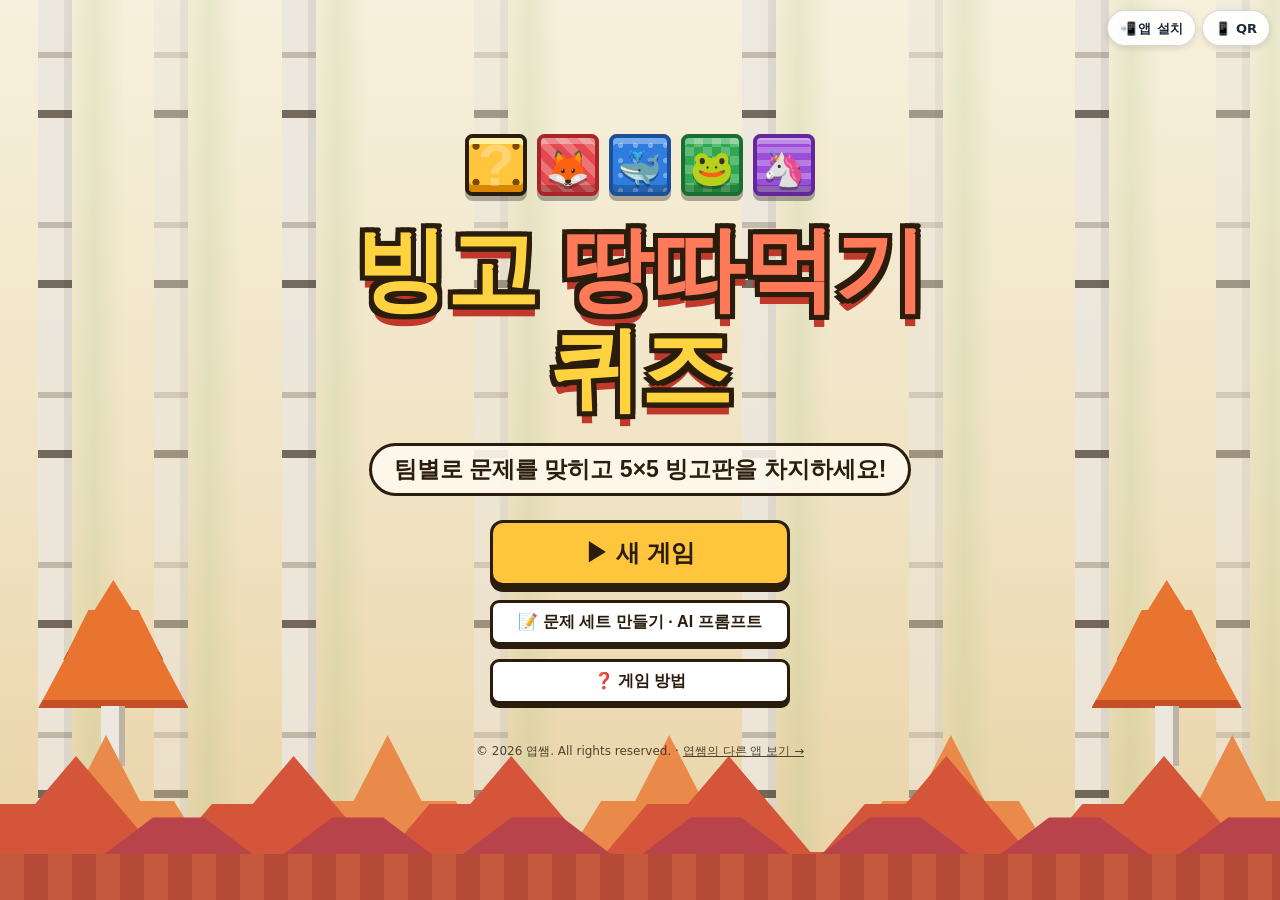
==== commit d6d8eac2: "엽쌤 앱 공통 요소 추가, 첫 화면을 index.html로 - 시작 화면 오른쪽 위 📲 앱 설치 · 📱 QR, 아래 © 2026 엽쌤 문구 - 공유 미리보기 그림·아이콘·manif" ====
--- a/빙고땅따먹기퀴즈.html
+++ b/빙고땅따먹기퀴즈.html
@@ -1,1232 +1 @@
-<!DOCTYPE html>
-<html lang="ko">
-<head>
-<meta charset="UTF-8">
-<meta name="viewport" content="width=device-width, initial-scale=1.0">
-<title>빙고 땅따먹기 퀴즈 - 팀 대항 5×5 퀴즈 게임</title>
-<style>
-:root{
-  --ink:#2b1d0e; --paper:#fffaf0; --gold:#ffc53d; --gold-d:#e08a00;
-  --ok:#7ee08f; --bad:#ff8f8f;
-}
-*{box-sizing:border-box}
-html,body{margin:0;min-height:100%;font-family:"Apple SD Gothic Neo","Malgun Gothic","Noto Sans KR","Pretendard",sans-serif;color:var(--ink)}
-body{overflow-x:hidden;background:#efe2c0}
-button,input,select,textarea{font-family:inherit;color:inherit}
-button{cursor:pointer}
-.screen{display:none;min-height:100vh;position:relative;z-index:1}
-.screen.active{display:flex}
-.hidden{display:none!important}
-
-/* ---------- 배경 (가을 숲) ---------- */
-#bg{position:fixed;inset:0;z-index:0;overflow:hidden;background:linear-gradient(#f7f0dc 0%,#f0e3c3 55%,#e9d2a4 100%)}
-#bg .trunk{position:absolute;top:0;bottom:0;width:34px;opacity:.85;
-  background:repeating-linear-gradient(180deg,#ece7df 0 52px,#bdb3a6 52px 58px,#ece7df 58px 110px,#5f544a 110px 118px,#ece7df 118px 170px)}
-#bg .trunk::after{content:"";position:absolute;inset:0 0 0 auto;width:8px;background:rgba(0,0,0,.08)}
-#bg .leafwall{position:absolute;top:0;width:60px;bottom:0;background:linear-gradient(90deg,transparent,rgba(160,190,120,.18),transparent)}
-#bg .mt{position:absolute;bottom:0;width:340px;height:220px}
-#bg .mt.a{background:#e9894a;clip-path:polygon(0 100%,10% 80%,20% 80%,30% 55%,40% 55%,50% 25%,60% 55%,70% 55%,80% 80%,90% 80%,100% 100%)}
-#bg .mt.b{background:#d4553a;height:160px;clip-path:polygon(0 100%,12% 70%,24% 70%,36% 40%,48% 40%,60% 10%,72% 40%,84% 70%,100% 100%)}
-#bg .mt.c{background:#b8434a;height:110px;clip-path:polygon(0 100%,15% 60%,30% 60%,45% 25%,60% 25%,75% 60%,90% 60%,100% 100%)}
-#bg .ground{position:absolute;left:0;right:0;bottom:0;height:46px;background:repeating-linear-gradient(90deg,#c4593e 0 24px,#b44a36 24px 48px)}
-#bg .pine{position:absolute;width:150px;height:170px}
-#bg .pine i{position:absolute;left:50%;transform:translateX(-50%);background:#e8742f;border-bottom:8px solid #c4502a}
-#bg .pine i:nth-child(1){top:0;width:50px;height:40px;clip-path:polygon(50% 0,100% 100%,0 100%)}
-#bg .pine i:nth-child(2){top:30px;width:100px;height:50px;clip-path:polygon(25% 0,75% 0,100% 100%,0 100%)}
-#bg .pine i:nth-child(3){top:72px;width:150px;height:56px;clip-path:polygon(20% 0,80% 0,100% 100%,0 100%)}
-#bg .pine b{position:absolute;left:50%;top:126px;width:24px;height:60px;transform:translateX(-50%);background:#ece7df;border-right:6px solid #bdb3a6}
-
-/* ---------- 공통 버튼 / 패널 ---------- */
-.pbtn{border:3px solid var(--ink);background:#fff3d6;font-weight:800;padding:9px 16px;border-radius:9px;box-shadow:0 4px 0 var(--ink);font-size:16px;transition:transform .08s,filter .1s;white-space:nowrap}
-.pbtn:hover{filter:brightness(1.06)}
-.pbtn:active{transform:translateY(3px);box-shadow:0 1px 0 var(--ink)}
-.pbtn.gold{background:var(--gold)} .pbtn.ok{background:var(--ok)} .pbtn.bad{background:var(--bad)}
-.pbtn.blue{background:#9fd0ff} .pbtn.pink{background:#ffb8d9} .pbtn.white{background:#fff}
-.pbtn.ghost{background:transparent;box-shadow:none;border-style:dashed}
-.pbtn.big{font-size:24px;padding:14px 40px;border-radius:13px;box-shadow:0 6px 0 var(--ink)}
-.pbtn.sm{font-size:13px;padding:5px 10px;border-width:2px;box-shadow:0 3px 0 var(--ink)}
-.pbtn:disabled{opacity:.45;cursor:default;transform:none}
-.panel{background:rgba(255,250,240,.96);border:3px solid var(--ink);border-radius:14px;box-shadow:0 6px 0 rgba(43,29,14,.85);padding:18px}
-.panel h3{margin:0 0 12px;font-size:20px}
-.outline{color:#fff;text-shadow:3px 0 var(--ink),-3px 0 var(--ink),0 3px var(--ink),0 -3px var(--ink),3px 3px var(--ink),-3px 3px var(--ink),3px -3px var(--ink),-3px -3px var(--ink)}
-
-/* ---------- 타이틀 ---------- */
-#screen-title{flex-direction:column;align-items:center;justify-content:center;gap:24px;padding:30px 16px;text-align:center}
-.logo{font-size:clamp(44px,7.5vw,92px);font-weight:900;line-height:1.08;color:#ffd23f;letter-spacing:-1px;
-  text-shadow:5px 0 var(--ink),-5px 0 var(--ink),0 5px var(--ink),0 -5px var(--ink),5px 5px var(--ink),-5px 5px var(--ink),5px -5px var(--ink),-5px -5px var(--ink),0 12px 0 #c0392b}
-.logo .l2{color:#ff7a59}
-.subtitle{font-size:clamp(17px,2.2vw,23px);font-weight:800;background:rgba(255,250,240,.85);border:3px solid var(--ink);border-radius:999px;padding:8px 22px}
-.title-btns{display:flex;flex-direction:column;gap:14px;min-width:300px}
-@keyframes bob{0%,100%{transform:translateY(0)}50%{transform:translateY(-10px)}}
-
-/* ---------- 설정 / 편집 화면 ---------- */
-#screen-setup,#screen-editor{flex-direction:column;align-items:center;padding:22px 16px 50px;gap:16px}
-.page-head{display:flex;align-items:center;justify-content:space-between;width:min(1240px,100%);gap:12px}
-.page-title{font-size:clamp(26px,3.4vw,38px);font-weight:900;margin:0}
-.setup-grid{display:grid;grid-template-columns:repeat(auto-fit,minmax(330px,1fr));gap:16px;width:min(1240px,100%);align-items:start}
-.seg{display:flex;gap:6px;flex-wrap:wrap}
-.seg button{border:3px solid var(--ink);background:#fff;border-radius:9px;padding:7px 16px;font-weight:800;font-size:16px}
-.seg button.on{background:var(--gold);box-shadow:inset 0 -3px 0 rgba(0,0,0,.2)}
-.team-row{display:flex;gap:8px;align-items:center;margin:10px 0}
-.team-row .emo{font-size:30px;width:56px;height:56px;border:4px solid var(--c);border-radius:13px;background:#fff;flex:none;line-height:1}
-.team-row input{flex:1;min-width:0;font-size:18px;padding:11px 12px;border:3px solid var(--c);border-radius:11px;font-weight:800}
-.team-row .dot{width:18px;height:18px;border-radius:50%;background:var(--c);border:2px solid var(--ink);flex:none}
-.hint{font-size:13px;color:#7a6a50;margin:6px 0 0;line-height:1.5}
-.opt-row{display:flex;justify-content:space-between;align-items:center;padding:9px 0;border-bottom:1px dashed #d9c9a3;gap:12px}
-.opt-row:last-child{border-bottom:none}
-.opt-row label{font-weight:800}
-.opt-row small{display:block;color:#7a6a50;font-weight:500;font-size:12.5px;margin-top:2px}
-.opt-row select{font-size:15px;padding:6px 8px;border:2px solid var(--ink);border-radius:8px;font-weight:700;background:#fff}
-.opt-row input[type=checkbox]{width:26px;height:26px;accent-color:#e08a00;flex:none}
-.set-info{margin-top:10px;padding:10px 12px;border-radius:10px;background:#fff3c4;border:2px dashed var(--gold-d);font-size:14.5px;line-height:1.55}
-.set-info.warn{background:#ffe6e6;border-color:#e5484d}
-#set-select{width:100%;font-size:16px;padding:10px;border:3px solid var(--ink);border-radius:10px;font-weight:800;background:#fff}
-.start-row{display:flex;gap:12px;justify-content:center;flex-wrap:wrap;width:100%}
-
-.editor-grid{display:grid;grid-template-columns:1.25fr 1fr;gap:16px;width:min(1240px,100%);align-items:start}
-@media (max-width:960px){.editor-grid{grid-template-columns:1fr}}
-.ed-field{width:100%;font-size:16px;padding:10px 12px;border:3px solid var(--ink);border-radius:10px;font-weight:700;background:#fff}
-textarea.ed-field{font-weight:500;line-height:1.6;resize:vertical}
-#ed-text{height:400px;font-size:15px}
-.ed-btns{display:flex;gap:8px;flex-wrap:wrap;margin-top:10px}
-.ed-status{margin-top:10px;font-size:14.5px;line-height:1.6;padding:10px 12px;border-radius:10px;background:#eef8ee;border:2px solid #2fa84f}
-.ed-status.warn{background:#ffe6e6;border-color:#e5484d}
-.ed-preview{margin-top:8px;max-height:220px;overflow:auto;font-size:13.5px;border:2px solid #e3d5b3;border-radius:10px;background:#fff}
-.ed-preview div{padding:6px 10px;border-bottom:1px solid #f0e6cf}
-.ed-preview .tag{display:inline-block;font-size:11px;font-weight:800;padding:1px 6px;border-radius:6px;margin-right:6px;background:#9fd0ff}
-.ed-preview .tag.s{background:#ffb8d9}
-.set-list .item{display:flex;align-items:center;gap:8px;padding:9px 4px;border-bottom:1px dashed #d9c9a3}
-.set-list .item .nm{flex:1;font-weight:800;min-width:0;overflow:hidden;text-overflow:ellipsis;white-space:nowrap}
-.set-list .item .n{font-size:12.5px;color:#7a6a50;font-weight:600}
-.prompt-opts{display:grid;grid-template-columns:1fr 1fr;gap:8px;margin-bottom:10px}
-.prompt-opts label{font-size:13px;font-weight:800;display:flex;flex-direction:column;gap:4px}
-.prompt-opts .full{grid-column:1/-1}
-.prompt-opts select,.prompt-opts input{font-size:15px;padding:7px 8px;border:2px solid var(--ink);border-radius:8px;font-weight:700;background:#fff}
-#prompt-out{height:300px;font-size:13.5px;background:#fffdf6}
-.format-box{background:#fff;border:2px solid #e3d5b3;border-radius:10px;padding:10px 12px;font-size:14px;line-height:1.7;margin-bottom:12px}
-.format-box code{background:#fff3c4;padding:1px 6px;border-radius:5px;font-weight:700}
-
-/* ---------- 게임 화면 ---------- */
-#screen-game{flex-direction:column;height:100vh;overflow:hidden}
-.topbar{height:54px;flex:none;background:#1f2a3a;display:flex;align-items:center;justify-content:space-between;padding:0 12px;gap:10px;border-bottom:4px solid #0f1520}
-.topbar .left,.topbar .right{display:flex;gap:6px;align-items:center;flex:1}
-.topbar .right{justify-content:flex-end}
-.topbar .pbtn{padding:5px 10px;font-size:13px;box-shadow:0 3px 0 #000;border-width:2px;border-color:#0f1520}
-.topbar .pbtn.off{opacity:.5;text-decoration:line-through}
-.rankbar{display:flex;gap:18px;align-items:flex-end;justify-content:center}
-.rk{display:flex;flex-direction:column;align-items:center;color:#fff;font-size:11px;font-weight:800;line-height:1.1}
-.rk .e{font-size:27px;line-height:1}
-.rk.first .e{animation:rkbob 1s infinite;filter:drop-shadow(0 0 6px #ffd23f)}
-@keyframes rkbob{0%,100%{transform:translateY(0)}50%{transform:translateY(-3px)}}
-.round{color:#fff;font-weight:900;font-size:22px;margin-left:8px}
-.round b{color:#ffd23f;font-size:26px}
-.arena{flex:1;display:grid;grid-template-columns:minmax(190px,1fr) auto minmax(190px,1fr);gap:14px;align-items:center;padding:12px 16px;min-height:0}
-.side{display:flex;flex-direction:column;gap:26px;justify-content:center;height:100%}
-.side.left{align-items:flex-start}.side.right{align-items:flex-end}
-.board-wrap{display:flex;flex-direction:column;align-items:center;gap:10px;height:100%;min-height:0;justify-content:center}
-.turn-banner{display:flex;align-items:center;gap:10px;justify-content:center;flex-wrap:wrap;background:#fffaf0;border:3px solid var(--ink);border-left:12px solid var(--c);border-radius:12px;padding:7px 16px;font-size:clamp(15px,1.6vw,20px);font-weight:800;box-shadow:0 4px 0 var(--ink);max-width:calc(min(100vh - 170px,58vw) + 40px)}
-.turn-banner .b-e{font-size:1.4em}
-.turn-banner.pending{background:#fff3c4;animation:wiggle 1.4s ease-in-out infinite}
-@keyframes wiggle{0%,100%{transform:rotate(0)}25%{transform:rotate(-.6deg)}75%{transform:rotate(.6deg)}}
-.board{--size:min(calc(100vh - 170px),58vw);width:var(--size);height:var(--size);display:grid;grid-template-columns:repeat(5,1fr);grid-template-rows:repeat(5,1fr);gap:1.8%;padding:2.6%;
-  background:rgba(130,120,100,.38);border:5px solid #e9c87a;border-radius:16px;box-shadow:inset 0 0 0 3px rgba(255,255,255,.35),0 8px 24px rgba(0,0,0,.25);backdrop-filter:blur(2px);-webkit-backdrop-filter:blur(2px)}
-/* 칸 = 땅 블록 */
-.tile{--f:#ffc53d;--s:#d98500;--h:#fff0a8;--o:#2b1d0e;position:relative;padding:0;min-width:0;min-height:0;display:flex;align-items:center;justify-content:center;
-  border:4px solid var(--o);border-radius:12%;background-color:var(--f);
-  box-shadow:inset 0 -7px 0 var(--s),inset 0 6px 0 var(--h),0 5px 0 rgba(0,0,0,.28);
-  transition:transform .12s,filter .12s,opacity .2s,box-shadow .2s}
-.tile .tnum{position:relative;font-weight:900;font-size:calc(var(--size)/14);line-height:1;pointer-events:none;color:#4a2c00;text-shadow:0 3px 0 rgba(255,255,255,.55)}
-/* 아직 열리지 않은 문제 블록: 모서리 못 + 물음표 */
-.tile.closed{background-image:
-  radial-gradient(circle at 13% 15%,#7a4a00 0 5%,transparent 6%),radial-gradient(circle at 87% 15%,#7a4a00 0 5%,transparent 6%),
-  radial-gradient(circle at 13% 82%,#7a4a00 0 5%,transparent 6%),radial-gradient(circle at 87% 82%,#7a4a00 0 5%,transparent 6%)}
-.tile.closed::before{content:"?";position:absolute;inset:0;display:flex;align-items:center;justify-content:center;font-size:calc(var(--size)/7);font-weight:900;color:rgba(255,255,255,.28);pointer-events:none}
-.tile.closed:hover{transform:scale(1.08) translateY(-4px);filter:brightness(1.1);box-shadow:inset 0 -7px 0 var(--s),inset 0 6px 0 var(--h),0 0 0 4px #fff6b0,0 8px 0 rgba(0,0,0,.28)}
-/* 팀이 차지한 땅: 팀 색 + 팀 무늬 + 큰 캐릭터 */
-.tile.owned{cursor:default;border-color:var(--s);box-shadow:inset 0 -7px 0 rgba(0,0,0,.22),inset 0 6px 0 rgba(255,255,255,.35),0 5px 0 rgba(0,0,0,.3)}
-.tile.owned .tnum{position:absolute;left:6%;top:6%;font-size:calc(var(--size)/34);color:var(--s);background:#fff;border:2px solid var(--s);border-radius:999px;min-width:2em;padding:2px 3px;text-align:center;text-shadow:none}
-.tile .temo{font-size:calc(var(--size)/12);margin-top:8%;line-height:1;pointer-events:none;filter:drop-shadow(0 3px 0 rgba(0,0,0,.3))}
-.pat0{background-image:repeating-linear-gradient(45deg,rgba(255,255,255,.24) 0 8px,transparent 8px 16px)}
-.pat1{background-image:radial-gradient(rgba(255,255,255,.34) 22%,transparent 24%);background-size:15px 15px}
-.pat2{background-image:conic-gradient(rgba(255,255,255,.22) 25%,transparent 0 50%,rgba(255,255,255,.22) 0 75%,transparent 0);background-size:18px 18px}
-.pat3{background-image:repeating-linear-gradient(0deg,rgba(255,255,255,.26) 0 6px,transparent 6px 13px)}
-/* 빈 땅 (폭탄·지진 등으로 비워진 칸) */
-.tile.empty{--f:#b9a68a;--s:#8f7a5e;--h:#d8c8ae;--o:#6b5a44;border-style:dashed;
-  background-image:repeating-linear-gradient(135deg,transparent 0 10px,rgba(0,0,0,.07) 10px 12px)}
-.tile.empty .tnum{color:#5e4e38;text-shadow:none;font-size:calc(var(--size)/20)}
-.tile.empty::after{content:"빈 땅";position:absolute;bottom:8%;font-size:calc(var(--size)/48);font-weight:800;color:#5e4e38}
-.tile .tstar{position:absolute;right:4%;top:2%;font-size:calc(var(--size)/24);pointer-events:none;animation:spin 3s linear infinite}
-.tile .tfail{position:absolute;bottom:5%;left:50%;transform:translateX(-50%);font-size:calc(var(--size)/48);font-weight:900;background:#fff;border:2px solid var(--ink);border-radius:6px;padding:0 4px;pointer-events:none}
-.tile.golden{box-shadow:inset 0 0 0 4px #fff36b,inset 0 -7px 0 rgba(0,0,0,.22),0 5px 0 rgba(0,0,0,.3)}
-.tile.bingo{animation:glow 1.1s ease-in-out infinite}
-.tile.target{animation:pulse .9s ease-in-out infinite;cursor:pointer;opacity:1;filter:none}
-.tile.dim{opacity:.3;filter:grayscale(.7)}
-.tile.picked{opacity:1;filter:none;transform:scale(1.1);outline:5px dashed #fff;outline-offset:2px}
-.tile.blast{box-shadow:0 0 0 5px #ff3b30,0 0 18px #ff3b30!important;transform:scale(1.06)}
-.tile.boom{animation:boom .6s}
-@keyframes pulse{0%,100%{transform:scale(1);box-shadow:0 0 0 0 #fff}50%{transform:scale(1.08);box-shadow:0 0 0 5px #fff,0 0 18px #fff}}
-@keyframes glow{0%,100%{box-shadow:0 0 0 3px #fff36b,0 5px 0 rgba(0,0,0,.3)}50%{box-shadow:0 0 0 6px #fff36b,0 0 22px #fff36b,0 5px 0 rgba(0,0,0,.3)}}
-.swatch{display:inline-block;width:20px;height:20px;border-radius:5px;border:2px solid var(--ink);background-color:var(--c);vertical-align:-4px;margin-right:6px;background-size:8px 8px}
-.title-blocks{display:flex;gap:10px}
-.title-blocks .tile{--size:420px;width:62px;height:62px;animation:bob 1.6s ease-in-out infinite}
-.title-blocks .tile:nth-child(2){animation-delay:.2s}.title-blocks .tile:nth-child(3){animation-delay:.4s}
-.title-blocks .tile:nth-child(4){animation-delay:.6s}.title-blocks .tile:nth-child(5){animation-delay:.8s}
-@keyframes spin{to{transform:rotate(360deg)}}
-@keyframes boom{0%{transform:scale(1)}30%{transform:scale(1.3) rotate(8deg)}100%{transform:scale(1)}}
-
-.tcard{--c:#e5484d;--d:#a8262b;position:relative;width:min(100%,260px);background:#fff;border:4px solid var(--c);border-radius:13px;box-shadow:0 6px 0 var(--d);padding:12px 14px 10px;display:grid;grid-template-columns:auto 1fr;align-items:center;gap:2px 10px;transition:transform .25s,box-shadow .25s}
-.tcard .ava{font-size:48px;grid-row:span 2;line-height:1}
-.tcard .nm{font-weight:900;font-size:19px;text-align:right;overflow:hidden;text-overflow:ellipsis;white-space:nowrap}
-.tcard .sc{font-size:50px;font-weight:900;line-height:1;text-align:right;color:var(--d)}
-.tcard .meta{grid-column:1/-1;font-size:13.5px;color:#5c4d38;display:flex;justify-content:space-between;font-weight:700;margin-top:4px;border-top:2px dashed #eadfc7;padding-top:5px}
-.tcard .st{grid-column:1/-1;min-height:22px;font-size:15px;font-weight:800;display:flex;gap:6px;flex-wrap:wrap}
-.tcard .st span{background:#f4efe4;border-radius:7px;padding:0 6px}
-.tcard.turn{transform:scale(1.07);box-shadow:0 0 0 6px rgba(255,214,0,.85),0 6px 0 var(--d)}
-.tcard.turn::before{content:"▶ 지금 차례";position:absolute;top:-15px;left:12px;background:var(--c);color:#fff;font-size:12.5px;font-weight:900;padding:2px 10px;border-radius:999px;border:2px solid var(--ink)}
-.tcard .adj{position:absolute;right:8px;top:-14px;display:none;gap:4px}
-.tcard:hover .adj{display:flex}
-.adj button{font-size:11.5px;padding:1px 7px;border:2px solid var(--ink);border-radius:6px;background:#fff;font-weight:900}
-.float{position:absolute;right:14px;top:6px;font-weight:900;font-size:26px;animation:floatUp 1.3s forwards;pointer-events:none;z-index:3}
-.float.p{color:#1b8a3a}.float.m{color:#d62828}
-@keyframes floatUp{0%{opacity:0;transform:translateY(10px)}20%{opacity:1}100%{opacity:0;transform:translateY(-40px)}}
-.tcard.pop{animation:cardpop .4s}
-@keyframes cardpop{50%{transform:scale(1.13)}}
-
-@media (max-width:900px){
-  #screen-game{height:auto;min-height:100vh;overflow:visible}
-  .arena{grid-template-columns:1fr;gap:10px}
-  .side{flex-direction:row;height:auto;gap:12px;justify-content:center;flex-wrap:wrap;padding-top:14px}
-  .side.left,.side.right{align-items:center}
-  .tcard{width:200px}
-  .board{--size:min(94vw,62vh)}
-  .rankbar{display:none}
-}
-
-/* ---------- 모달 ---------- */
-#modal{position:fixed;inset:0;background:rgba(20,14,6,.62);display:none;align-items:center;justify-content:center;z-index:50;padding:14px}
-#modal.show{display:flex}
-#modal-box{background:var(--paper);border:4px solid var(--ink);border-radius:16px;box-shadow:0 8px 0 var(--ink);width:min(820px,96vw);max-height:94vh;overflow:auto;padding:22px;animation:popIn .25s}
-#modal-box.wide{width:min(1000px,96vw)}
-#modal-box.narrow{width:min(560px,96vw)}
-@keyframes popIn{from{transform:scale(.85);opacity:0}to{transform:scale(1);opacity:1}}
-.q-head{display:flex;justify-content:space-between;align-items:center;gap:10px;background:var(--c);color:#fff;margin:-22px -22px 14px;padding:12px 20px;border-radius:11px 11px 0 0;font-weight:900;font-size:21px;border-bottom:4px solid var(--ink)}
-.q-head .q-no{background:rgba(0,0,0,.25);padding:3px 12px;border-radius:999px;font-size:16px}
-.q-timer{height:18px;background:#eee;border:3px solid var(--ink);border-radius:999px;overflow:hidden;position:relative;margin-bottom:6px}
-#q-bar{height:100%;background:linear-gradient(90deg,#ffb703,#fb5607);width:100%}
-#q-sec{position:absolute;inset:0;text-align:center;font-size:12px;font-weight:900;line-height:12px}
-.q-text{font-size:clamp(24px,3.5vw,42px);font-weight:900;line-height:1.38;text-align:center;padding:18px 6px 24px;word-break:keep-all;white-space:pre-wrap}
-.q-opts{display:grid;grid-template-columns:1fr 1fr;gap:12px}
-@media (max-width:640px){.q-opts{grid-template-columns:1fr}}
-.q-opt{font-size:clamp(18px,2.3vw,27px);font-weight:800;padding:16px 18px;border:3px solid var(--ink);border-radius:13px;background:#fff;box-shadow:0 5px 0 var(--ink);text-align:left;word-break:keep-all;transition:transform .08s}
-.q-opt b{display:inline-block;margin-right:8px;color:var(--gold-d)}
-.q-opt:hover:not(:disabled){background:#fff6d8}
-.q-opt:disabled{cursor:default}
-.q-opt.right{background:var(--ok)!important;animation:cardpop .4s}
-.q-opt.wrong{background:var(--bad)!important;animation:shake .4s}
-@keyframes shake{25%{transform:translateX(-8px)}75%{transform:translateX(8px)}}
-.q-answer{font-size:clamp(22px,3vw,34px);text-align:center;background:#fff3c4;border:3px dashed var(--gold-d);border-radius:13px;padding:14px;visibility:hidden;font-weight:800}
-.q-answer.show{visibility:visible;animation:popIn .25s}
-.q-msg{text-align:center;font-weight:900;font-size:20px;min-height:28px;margin-top:12px}
-.q-actions{display:flex;gap:10px;justify-content:center;margin-top:12px;flex-wrap:wrap}
-
-.cards-title{text-align:center;font-size:clamp(20px,2.6vw,28px);font-weight:900}
-.cards{display:flex;gap:22px;justify-content:center;perspective:1200px;margin:22px 0 10px;flex-wrap:wrap}
-.card{width:210px;height:280px;border:none;background:none;padding:0;transition:opacity .3s,transform .3s}
-.card-inner{position:relative;width:100%;height:100%;transition:transform .65s;transform-style:preserve-3d}
-.card.flipped .card-inner{transform:rotateY(180deg)}
-.card:not(.flipped):not(:disabled):hover .card-inner{transform:translateY(-10px) rotate(-2deg)}
-.card-back,.card-front{position:absolute;inset:0;backface-visibility:hidden;-webkit-backface-visibility:hidden;border:4px solid var(--ink);border-radius:15px;display:flex;flex-direction:column;align-items:center;justify-content:center;box-shadow:0 6px 0 var(--ink)}
-.card-back{background:repeating-linear-gradient(45deg,#ffc53d 0 16px,#ffb000 16px 32px)}
-.card-back span{font-size:100px;font-weight:900;color:#fff;text-shadow:4px 0 var(--ink),-4px 0 var(--ink),0 4px var(--ink),0 -4px var(--ink)}
-.card-front{transform:rotateY(180deg);background:#e8f3ff;padding:14px;text-align:center;gap:6px}
-.card-front.bad{background:#ffe3e3}
-.card-front .kd{font-size:12px;font-weight:900;padding:2px 10px;border-radius:999px;background:#2f7de1;color:#fff}
-.card-front.bad .kd{background:#e5484d}
-.card-front .ci{font-size:66px;line-height:1.1}
-.card-front .cn{font-size:23px;font-weight:900}
-.card-front .cd{font-size:14.5px;font-weight:600;word-break:keep-all;line-height:1.45}
-.card.dim{opacity:.5;transform:scale(.9)}
-.card.chosen{transform:scale(1.05)}
-.cards-foot{text-align:center;min-height:60px;display:flex;flex-direction:column;align-items:center;gap:10px}
-.cards-foot .res{font-size:20px;font-weight:900}
-
-.team-pick{display:flex;gap:12px;justify-content:center;flex-wrap:wrap;margin-top:16px}
-.team-pick button{--c:#ccc;border:4px solid var(--c);background:#fff;border-radius:14px;padding:14px 20px;font-size:22px;font-weight:900;box-shadow:0 5px 0 var(--ink);min-width:150px;display:flex;flex-direction:column;align-items:center;gap:4px}
-.team-pick button small{font-size:14px;color:#5c4d38}
-.team-pick button:hover{background:#fff6d8}
-.team-pick button .sh{font-size:12px;color:#2f7de1}
-.m-title{text-align:center;font-size:28px;font-weight:900;margin:0 0 6px}
-.m-desc{text-align:center;font-size:17px;margin:0}
-.howto h2{margin:0 0 10px}
-.howto h4{margin:16px 0 6px;font-size:17px}
-.howto p,.howto li{line-height:1.65;font-size:15px}
-.howto ul{margin:4px 0;padding-left:20px}
-.rw-grid{display:grid;grid-template-columns:repeat(auto-fill,minmax(220px,1fr));gap:8px}
-.rw{display:flex;gap:8px;align-items:flex-start;background:#e8f3ff;border-radius:10px;padding:8px 10px;font-size:13.5px;line-height:1.45}
-.rw.bad{background:#ffe3e3}
-.rw .i{font-size:24px;line-height:1}
-.log-list{max-height:60vh;overflow:auto;font-size:15px}
-.log-list div{padding:6px 4px;border-bottom:1px dashed #e3d5b3}
-.m-actions{display:flex;justify-content:center;gap:10px;margin-top:18px;flex-wrap:wrap}
-
-/* ---------- 알림 / 효과 ---------- */
-#announce{position:fixed;inset:0;display:flex;flex-direction:column;align-items:center;justify-content:center;pointer-events:none;z-index:80;opacity:0;transition:opacity .2s;text-align:center;padding:20px}
-#announce.show{opacity:1;pointer-events:auto;background:rgba(0,0,0,.38);cursor:pointer}
-.ann-big{font-size:clamp(56px,11vw,150px);font-weight:900;color:#ffd23f;line-height:1.05;animation:zoomIn .45s;
-  text-shadow:6px 0 var(--ink),-6px 0 var(--ink),0 6px var(--ink),0 -6px var(--ink),6px 6px var(--ink),-6px 6px var(--ink),6px -6px var(--ink),-6px -6px var(--ink),0 14px 0 rgba(0,0,0,.35)}
-#announce.bingo .ann-big{color:#ff6fb1;animation:zoomIn .45s,hue 1s linear infinite}
-#announce.gold .ann-big{color:#fff36b}
-#announce.bad .ann-big{color:#ff8f8f}
-#announce.blue .ann-big{color:#8fd3ff}
-.ann-small{font-size:clamp(20px,3vw,36px);font-weight:900;color:#fff;margin-top:12px;background:rgba(43,29,14,.75);padding:8px 22px;border-radius:14px}
-@keyframes zoomIn{0%{transform:scale(.2) rotate(-8deg);opacity:0}70%{transform:scale(1.12) rotate(2deg)}100%{transform:scale(1);opacity:1}}
-@keyframes hue{to{filter:hue-rotate(360deg)}}
-#toasts{position:fixed;left:50%;bottom:20px;transform:translateX(-50%);display:flex;flex-direction:column;gap:8px;align-items:center;z-index:90;pointer-events:none}
-.toast{background:#1f2a3a;color:#fff;font-weight:800;font-size:17px;padding:10px 20px;border-radius:12px;border:3px solid #fff;box-shadow:0 5px 14px rgba(0,0,0,.3);animation:toastIn .3s,toastOut .4s 2.8s forwards;text-align:center}
-@keyframes toastIn{from{transform:translateY(20px);opacity:0}}
-@keyframes toastOut{to{transform:translateY(-10px);opacity:0}}
-.cf{position:fixed;top:-20px;width:11px;height:15px;z-index:95;pointer-events:none;animation:fall linear forwards}
-@keyframes fall{to{transform:translate(var(--dx),110vh) rotate(800deg)}}
-
-/* ---------- 결과 ---------- */
-#screen-result{flex-direction:column;align-items:center;justify-content:center;gap:22px;padding:30px 16px}
-.podium{display:flex;align-items:flex-end;gap:16px;flex-wrap:wrap;justify-content:center}
-.pod{display:flex;flex-direction:column;align-items:center;gap:6px}
-.pod .e{font-size:70px;line-height:1;animation:bob 1.4s infinite}
-.pod .medal{font-size:34px}
-.pod .bar{--c:#ccc;--d:#999;width:170px;background:var(--c);border:4px solid var(--ink);border-bottom:none;border-radius:12px 12px 0 0;display:flex;flex-direction:column;align-items:center;color:#fff;font-weight:900;padding-top:12px;gap:4px;box-shadow:inset 0 -12px 0 var(--d)}
-.pod .bar .n{font-size:20px}
-.pod .bar .s{font-size:40px;line-height:1}
-.res-table{border-collapse:collapse;background:#fff;border:3px solid var(--ink);border-radius:12px;overflow:hidden;font-size:17px;min-width:min(640px,94vw)}
-.res-table th,.res-table td{padding:10px 14px;text-align:center;border-bottom:2px solid #efe3c8}
-.res-table th{background:#1f2a3a;color:#fff}
-.res-table td:first-child{font-weight:900;text-align:left}
-</style>
-</head>
-<body>
-
-<div id="bg" aria-hidden="true"></div>
-
-<!-- ===== 타이틀 ===== -->
-<section id="screen-title" class="screen active">
-  <div class="title-blocks" id="title-blocks"></div>
-  <div class="logo">빙고 <span class="l2">땅따먹기</span><br>퀴즈</div>
-  <div class="subtitle">팀별로 문제를 맞히고 5×5 빙고판을 차지하세요!</div>
-  <div class="title-btns">
-    <button class="pbtn gold big" id="btn-new">▶ 새 게임</button>
-    <button class="pbtn blue big hidden" id="btn-continue">⏯ 이어하기</button>
-    <button class="pbtn white" id="btn-editor">📝 문제 세트 만들기 · AI 프롬프트</button>
-    <button class="pbtn white" id="btn-howto">❓ 게임 방법</button>
-  </div>
-</section>
-
-<!-- ===== 게임 설정 ===== -->
-<section id="screen-setup" class="screen">
-  <div class="page-head">
-    <button class="pbtn white" data-go="title">◀ 처음으로</button>
-    <h2 class="page-title outline">⚙️ 게임 설정</h2>
-    <button class="pbtn white" id="btn-howto2">❓ 게임 방법</button>
-  </div>
-  <div class="setup-grid">
-    <div class="panel">
-      <h3>👥 팀 설정</h3>
-      <div class="seg" id="team-count"></div>
-      <div id="team-rows"></div>
-      <p class="hint">동물 버튼을 누르면 팀 캐릭터가 바뀌어요. 팀 이름은 8글자까지 쓸 수 있어요.</p>
-    </div>
-    <div class="panel">
-      <h3>📚 문제 세트</h3>
-      <select id="set-select"></select>
-      <div class="set-info" id="set-info"></div>
-      <div class="ed-btns">
-        <button class="pbtn sm white" id="btn-editor2">📝 문제 세트 만들기 · 고치기</button>
-      </div>
-      <h3 style="margin-top:18px">🎯 점수 규칙</h3>
-      <div class="opt-row"><label>칸 점수<small>문제를 맞혀 칸을 차지하면 얻는 점수</small></label><select data-opt="tilePts"><option value="5">5점</option><option value="10">10점</option><option value="20">20점</option></select></div>
-      <div class="opt-row"><label>빙고 점수<small>가로·세로·대각선 한 줄을 모두 차지하면</small></label><select data-opt="bingoPts"><option value="20">20점</option><option value="30">30점</option><option value="50">50점</option><option value="100">100점</option></select></div>
-      <div class="opt-row"><label>황금 칸<small>숨겨진 칸 · 열면 2칸만큼 점수</small></label><select data-opt="golden"><option value="0">없음</option><option value="2">2개</option><option value="3">3개</option><option value="5">5개</option></select></div>
-    </div>
-    <div class="panel">
-      <h3>🎲 진행 방식</h3>
-      <div class="opt-row"><label>제한 시간<small>시간이 끝나면 객관식은 오답 처리</small></label><select data-opt="timer"><option value="0">없음</option><option value="15">15초</option><option value="20">20초</option><option value="30">30초</option><option value="60">60초</option></select></div>
-      <div class="opt-row"><label>라운드 제한<small>모든 팀이 한 번씩 하면 1라운드</small></label><select data-opt="roundLimit"><option value="0">없음 (칸이 모두 열릴 때까지)</option><option value="4">4라운드</option><option value="6">6라운드</option><option value="8">8라운드</option><option value="10">10라운드</option><option value="12">12라운드</option></select></div>
-      <div class="opt-row"><label>틀렸을 때<small>틀린 칸을 어떻게 할까요?</small></label><select data-opt="wrongMode"><option value="keep">칸 그대로 (다른 팀이 다시 도전)</option><option value="reveal">정답 공개 후 빈 땅이 됨</option></select></div>
-      <div class="opt-row"><label for="o-shuffle">문제 순서 섞기<small>끄면 1번 칸부터 문제 순서대로 놓여요</small></label><input type="checkbox" id="o-shuffle" data-opt="shuffle"></div>
-      <div class="opt-row"><label for="o-rewards">보상 카드<small>정답을 맞히면 카드 3장 중 1장 뽑기</small></label><input type="checkbox" id="o-rewards" data-opt="rewards"></div>
-      <div class="opt-row"><label for="o-penalties">벌칙 카드 섞기<small>꽝, 점수 -10, 지진, 벌칙 미션 등</small></label><input type="checkbox" id="o-penalties" data-opt="penalties"></div>
-      <div class="opt-row"><label for="o-strong">강력 카드 섞기<small>💣 폭탄, 🔀 점수 체인지 (역전이 쉬워져요)</small></label><input type="checkbox" id="o-strong" data-opt="strong"></div>
-    </div>
-  </div>
-  <div class="start-row">
-    <button class="pbtn gold big" id="btn-start">🚩 게임 시작!</button>
-  </div>
-</section>
-
-<!-- ===== 문제 세트 편집 ===== -->
-<section id="screen-editor" class="screen">
-  <div class="page-head">
-    <button class="pbtn white" id="ed-back">◀ 돌아가기</button>
-    <h2 class="page-title outline">📝 문제 세트 만들기</h2>
-    <span style="width:110px"></span>
-  </div>
-  <div class="editor-grid">
-    <div class="panel">
-      <h3>✏️ 문제 입력</h3>
-      <div class="format-box">
-        한 줄에 문제 하나씩 적어요. 칸은 세로 막대 <code>|</code>로 나눠요.<br>
-        객관식: <code>문제 | 정답 | 오답1 | 오답2 | 오답3</code> (보기는 게임에서 자동으로 섞여요)<br>
-        주관식: <code>문제 | 정답</code> (선생님이 정답을 보고 ⭕/❌ 판정)<br>
-        AI가 만든 결과를 그대로 붙여 넣어도 번호·빈 줄·표 머리글은 알아서 빼고 읽어요.
-      </div>
-      <input class="ed-field" id="ed-name" maxlength="30" placeholder="문제 세트 이름 (예: 5학년 과학 - 식물의 구조)">
-      <textarea class="ed-field" id="ed-text" style="margin-top:8px" placeholder="여기에 문제를 붙여 넣으세요.&#10;&#10;식물이 햇빛을 받아 양분을 만드는 과정은? | 광합성 | 증산 작용 | 호흡 | 소화&#10;우리 몸에서 피를 온몸으로 보내는 기관은? | 심장"></textarea>
-      <div class="ed-status" id="ed-status"></div>
-      <div class="ed-preview" id="ed-preview"></div>
-      <div class="ed-btns">
-        <button class="pbtn gold" id="ed-save">💾 저장하기</button>
-        <button class="pbtn ok" id="ed-use">🚩 저장하고 이 세트로 게임하기</button>
-        <button class="pbtn white" id="ed-new">🆕 새로 쓰기</button>
-        <button class="pbtn white" id="ed-sample">📋 예시 문제 넣기</button>
-        <button class="pbtn white" id="ed-export">⬇️ 파일로 내보내기(.txt)</button>
-        <button class="pbtn white" id="ed-import">⬆️ 파일 불러오기</button>
-        <input type="file" id="ed-file" accept=".txt,text/plain" class="hidden">
-      </div>
-      <p class="hint">저장한 문제 세트는 이 브라우저 안에만 보관돼요. 다른 컴퓨터에서 쓰려면 ‘파일로 내보내기’ 한 뒤 ‘파일 불러오기’ 하세요.</p>
-    </div>
-    <div style="display:flex;flex-direction:column;gap:16px">
-      <div class="panel">
-        <h3>🗂️ 저장된 문제 세트</h3>
-        <div class="set-list" id="set-list"></div>
-      </div>
-      <div class="panel">
-        <h3>🤖 AI에게 문제 만들기 부탁하기</h3>
-        <p class="hint" style="margin:0 0 10px">아래 항목을 고르면 프롬프트가 만들어져요. 복사해서 AI 챗봇에 붙여 넣고, 나온 결과를 왼쪽 칸에 그대로 붙여 넣으면 됩니다.</p>
-        <div class="prompt-opts">
-          <label>학년<select id="p-grade">
-            <option>초등학교 3학년</option><option>초등학교 4학년</option><option selected>초등학교 5학년</option><option>초등학교 6학년</option>
-            <option>중학교 1학년</option><option>중학교 2학년</option><option>중학교 3학년</option><option>고등학교</option></select></label>
-          <label>문제 유형<select id="p-type"><option value="mix">객관식 + 주관식 섞기</option><option value="mc">객관식만</option><option value="sa">주관식(단답형)만</option></select></label>
-          <label class="full">과목과 주제<input id="p-topic" value="과학 - 식물의 구조와 기능"></label>
-          <label>문제 수<select id="p-count"><option>25</option><option>30</option><option>40</option></select></label>
-          <label>난이도<select id="p-diff"><option>쉬움</option><option selected>보통</option><option>어려움</option><option>쉬움부터 어려움까지 골고루</option></select></label>
-        </div>
-        <textarea class="ed-field" id="prompt-out" readonly></textarea>
-        <div class="ed-btns"><button class="pbtn gold" id="p-copy">📋 프롬프트 복사하기</button></div>
-        <p class="hint">💡 교과서 내용이나 학습지를 프롬프트 아래에 함께 붙여 넣으면 수업 내용에 딱 맞는 문제가 나와요. AI가 만든 문제는 꼭 한 번 읽어 보고 정답을 확인하세요.</p>
-      </div>
-    </div>
-  </div>
-</section>
-
-<!-- ===== 게임 ===== -->
-<section id="screen-game" class="screen">
-  <div class="topbar">
-    <div class="left">
-      <button class="pbtn white" id="g-home">◀ 처음</button>
-      <button class="pbtn white off" id="g-bgm">♫ 음악</button>
-      <button class="pbtn white" id="g-sfx">♪ 효과음</button>
-      <button class="pbtn white" id="g-undo">↶ 되돌리기</button>
-      <button class="pbtn white" id="g-log">📜 기록</button>
-    </div>
-    <div class="rankbar" id="rankbar"></div>
-    <div class="right">
-      <button class="pbtn white" id="g-help">❓</button>
-      <button class="pbtn pink" id="g-end">🏁 끝내기</button>
-      <div class="round" id="round"></div>
-    </div>
-  </div>
-  <div class="arena" id="arena">
-    <aside class="side left" id="side-left"></aside>
-    <main class="board-wrap">
-      <div class="turn-banner" id="banner"></div>
-      <div class="board" id="board"></div>
-    </main>
-    <aside class="side right" id="side-right"></aside>
-  </div>
-</section>
-
-<!-- ===== 결과 ===== -->
-<section id="screen-result" class="screen">
-  <div class="logo" style="font-size:clamp(40px,6vw,72px)">🏆 최종 결과</div>
-  <div class="podium" id="podium"></div>
-  <table class="res-table" id="res-table"></table>
-  <div class="start-row">
-    <button class="pbtn gold big" id="r-again">🔁 같은 설정으로 다시</button>
-    <button class="pbtn white big" id="r-board">🗺️ 빙고판 보기</button>
-    <button class="pbtn white big" data-go="title">🏠 처음으로</button>
-  </div>
-</section>
-
-<div id="modal"><div id="modal-box"></div></div>
-<div id="announce"></div>
-<div id="toasts"></div>
-
-<script>
-"use strict";
-/* ================= 기본 데이터 ================= */
-const TEAM_PRESETS=[
-  {name:'1팀',emoji:'🦊',color:'#e5484d',dark:'#a8262b',light:'#ffd0d1'},
-  {name:'2팀',emoji:'🐳',color:'#2f7de1',dark:'#1b4f99',light:'#d0e4ff'},
-  {name:'3팀',emoji:'🐸',color:'#2fa84f',dark:'#1b6e31',light:'#cff3d8'},
-  {name:'4팀',emoji:'🦄',color:'#9b4fd9',dark:'#62279a',light:'#e9d6fb'}
-];
-const EMOJIS=['🦊','🐳','🐸','🦄','🐯','🐼','🐰','🐻','🐧','🐙','🦁','🐲','🐱','🐶','🐥','🦖','🐨','🐝','🦉','🐹'];
-const DEFAULT_SETTINGS={teamCount:2,tilePts:10,bingoPts:30,golden:3,timer:0,roundLimit:0,wrongMode:'keep',shuffle:true,rewards:true,penalties:true,strong:true,setId:'sample'};
-
-const SAMPLE_TEXT=`우리나라의 수도는 어디일까요? | 서울 | 부산 | 대구 | 광주
-한글(훈민정음)을 만든 왕은 누구일까요? | 세종대왕 | 태조 | 정조 | 영조
-물이 얼기 시작하는 온도는 몇 ℃일까요? | 0℃ | 10℃ | -10℃ | 100℃
-윤년이 아닌 해의 1년은 며칠일까요? | 365일 | 360일 | 366일 | 364일
-태양계에서 가장 큰 행성은 무엇일까요? | 목성 | 토성 | 지구 | 화성
-거미의 다리는 몇 개일까요? | 8개 | 6개 | 10개 | 4개
-무지개는 보통 몇 가지 색으로 나타낼까요? | 7가지 | 5가지 | 6가지 | 8가지
-7 × 8 은 얼마일까요? | 56 | 54 | 48 | 64
-식물이 햇빛을 받아 스스로 양분을 만드는 과정을 무엇이라고 할까요? | 광합성
-우리나라의 나라꽃은 무엇일까요? | 무궁화 | 진달래 | 개나리 | 장미
-컴퓨터가 할 일을 명령으로 순서대로 적어 놓은 것을 무엇이라고 할까요? | 프로그램 | 모니터 | 마우스 | 키보드
-지구에서 가장 넓은 바다는 어디일까요? | 태평양 | 대서양 | 인도양 | 북극해
-독도는 우리나라의 어느 바다에 있을까요? | 동해 | 서해 | 남해 | 황해
-삼각형의 세 각의 크기를 모두 더하면 몇 도일까요? | 180° | 90° | 360° | 270°
-우리 몸에서 피를 온몸으로 보내는 기관은 무엇일까요? | 심장
-이순신 장군이 임진왜란 때 사용한 것으로 유명한 배의 이름은? | 거북선 | 판옥선 | 황포돛배 | 뗏목
-문제를 해결하는 방법과 순서를 차례대로 나타낸 것을 무엇이라고 할까요? | 알고리즘 | 하드웨어 | 인터넷 | 바이러스
-몸이 머리·가슴·배로 나뉘고 다리가 6개인 동물을 무엇이라고 할까요? | 곤충
-1시간은 몇 분일까요? | 60분 | 100분 | 30분 | 120분
-우리나라 국기의 이름은 무엇일까요? | 태극기
-플라스틱 음료수 병을 버리는 올바른 방법은? | 내용물을 비우고 헹궈서 분리배출한다 | 일반 쓰레기와 함께 버린다 | 땅에 묻는다 | 뚜껑을 닫아 강에 버린다
-지구에 낮과 밤이 생기는 까닭은 지구의 무엇 때문일까요? | 자전 | 공전 | 중력 | 바람
-친구 사진을 인터넷에 올리기 전에 꼭 해야 할 일은? | 친구에게 허락을 받는다 | 몰래 올린다 | 사진을 크게 만든다 | 다른 친구에게 먼저 보낸다
-100을 4로 나누면 얼마일까요? | 25 | 20 | 40 | 24
-사계절 중 낮의 길이가 가장 긴 계절은? | 여름 | 봄 | 가을 | 겨울`;
-
-const REWARDS=[
-  {id:'pts10',kind:'good',icon:'💰',name:'보너스 +10',desc:'보너스 점수 10점을 받아요.',w:10},
-  {id:'pts20',kind:'good',icon:'💎',name:'보너스 +20',desc:'보너스 점수 20점을 받아요.',w:6},
-  {id:'dice',kind:'good',icon:'🎲',name:'행운 주사위',desc:'주사위를 굴려 나온 눈 × 5점을 받아요.',w:6},
-  {id:'grab',kind:'good',icon:'🚩',name:'땅따먹기',desc:'우리 땅과 붙어 있는 빈 칸 하나를 문제 없이 차지해요.',w:10},
-  {id:'steal',kind:'good',icon:'🗡️',name:'땅 뺏기',desc:'다른 팀의 칸 하나를 빼앗아 우리 땅으로 만들어요.',w:6},
-  {id:'swap',kind:'good',icon:'🔄',name:'칸 바꾸기',desc:'우리 칸 하나와 다른 팀 칸 하나를 맞바꿔요. 빙고 만들기 찬스!',w:6},
-  {id:'shield',kind:'good',icon:'🛡️',name:'방패',desc:'다른 팀의 공격(뺏기·바꾸기·폭탄·자석 등)을 한 번 막아요.',w:7},
-  {id:'again',kind:'good',icon:'⏩',name:'한 번 더!',desc:'이번 차례가 끝나면 바로 한 번 더 도전해요.',w:5},
-  {id:'double',kind:'good',icon:'✨',name:'2배 찬스',desc:'다음에 문제를 맞히면 칸 점수를 한 번 더 받아요.',w:5},
-  {id:'freezeOther',kind:'good',icon:'❄️',name:'얼려라!',desc:'다른 팀 하나를 골라 다음 차례를 한 번 쉬게 해요.',w:5},
-  {id:'stealPts',kind:'good',icon:'🧲',name:'점수 자석',desc:'다른 팀 하나에게서 15점을 끌어와요.',w:5},
-  {id:'share',kind:'good',icon:'🎁',name:'모두에게 선물',desc:'모든 팀이 10점씩 받아요. 사이좋게!',w:4},
-  {id:'bomb',kind:'good',strong:true,icon:'💣',name:'폭탄',desc:'칸 하나를 골라 그 칸과 위·아래·왼쪽·오른쪽의 다른 팀 칸을 빈 땅으로 만들어요.',w:3},
-  {id:'scoreSwap',kind:'good',strong:true,icon:'🔀',name:'점수 체인지',desc:'다른 팀 하나와 지금 점수를 통째로 바꿔요.',w:2},
-  {id:'none',kind:'bad',icon:'💨',name:'꽝!',desc:'아무 일도 일어나지 않아요. 다음 기회에!',w:6},
-  {id:'minus10',kind:'bad',icon:'📉',name:'점수 -10',desc:'보너스 점수 10점을 잃어요.',w:5},
-  {id:'quake',kind:'bad',icon:'🌋',name:'지진',desc:'방금 얻은 칸을 뺀 우리 칸 하나가 무작위로 빈 땅이 돼요.',w:3},
-  {id:'freezeSelf',kind:'bad',icon:'🥶',name:'꽁꽁',desc:'우리 팀은 다음 차례를 한 번 쉬어요.',w:3},
-  {id:'gift',kind:'bad',icon:'🤲',name:'인심 쓰기',desc:'다른 팀 하나를 골라 우리 점수 10점을 선물해요.',w:3},
-  {id:'mission',kind:'bad',icon:'🎤',name:'벌칙 미션',desc:'',w:5}
-];
-const MISSIONS=['팀 모두 일어나서 박수 10번 치기!','팀 모두 5초 동안 개다리춤 추기!','다른 팀을 보고 다 같이 “멋져요!” 외치기','우리 팀 이름으로 3행시 짓기','팀 모두 한 발로 서서 5초 버티기','선생님께 다 같이 손하트 보내기','우리 팀 응원 구호를 만들어 크게 외치기','동물 흉내 내기 (다른 팀이 무슨 동물인지 맞히기)','팀 모두 10초 동안 웃지 않기 (다른 팀이 웃기기)','오늘 배운 내용 한 가지를 큰 소리로 말하기'];
-const TEAM_TARGET=['freezeOther','stealPts','scoreSwap','gift'];
-
-const LINES=(()=>{const L=[];for(let r=0;r<5;r++)L.push([0,1,2,3,4].map(c=>r*5+c));for(let c=0;c<5;c++)L.push([0,1,2,3,4].map(r=>r*5+c));L.push([0,6,12,18,24],[4,8,12,16,20]);return L})();
-
-
-/* ================= 도우미 ================= */
-const $=s=>document.querySelector(s);
-const $$=s=>[...document.querySelectorAll(s)];
-const esc=s=>String(s??'').replace(/[&<>"']/g,c=>({'&':'&amp;','<':'&lt;','>':'&gt;','"':'&quot;',"'":'&#39;'}[c]));
-const shuffle=a=>{for(let i=a.length-1;i>0;i--){const j=Math.random()*(i+1)|0;[a[i],a[j]]=[a[j],a[i]]}return a};
-const pick=a=>a[Math.random()*a.length|0];
-const neighbors=i=>{const r=i/5|0,c=i%5,n=[];if(r>0)n.push(i-5);if(r<4)n.push(i+5);if(c>0)n.push(i-1);if(c<4)n.push(i+1);return n};
-const sleep=ms=>new Promise(r=>setTimeout(r,ms));
-function load(key,def){try{const v=JSON.parse(localStorage.getItem(key));return v==null?def:v}catch(e){return def}}
-function store(key,v){try{localStorage.setItem(key,JSON.stringify(v))}catch(e){}}
-
-function show(id){$$('.screen').forEach(s=>s.classList.toggle('active',s.id==='screen-'+id));window.scrollTo(0,0);if(id==='title')refreshTitle()}
-
-function toast(msg){const t=document.createElement('div');t.className='toast';t.textContent=msg;$('#toasts').appendChild(t);setTimeout(()=>t.remove(),3300)}
-
-let busy=false;
-function announce(big,small='',cls='',ms=1700){
-  return new Promise(res=>{
-    busy=true;const el=$('#announce');
-    el.className='show '+cls;
-    el.innerHTML=`<div class="ann-big">${big}</div>${small?`<div class="ann-small">${small}</div>`:''}`;
-    let done=false;
-    const finish=()=>{if(done)return;done=true;el.className='';el.onclick=null;setTimeout(()=>{busy=false;res()},200)};
-    el.onclick=finish;setTimeout(finish,ms);
-  });
-}
-function confetti(n=90){
-  const cols=['#ff4f8b','#ffd23f','#3ec1ff','#7ee08f','#b07cff','#ff8a3d'];
-  for(let i=0;i<n;i++){const d=document.createElement('i');d.className='cf';d.style.left=Math.random()*100+'vw';d.style.background=cols[i%cols.length];
-    d.style.animationDelay=Math.random()*.6+'s';d.style.animationDuration=(1.8+Math.random()*1.5)+'s';d.style.setProperty('--dx',(Math.random()*240-120)+'px');
-    document.body.appendChild(d);setTimeout(()=>d.remove(),4200)}
-}
-
-/* ================= 모달 ================= */
-function openModal(html,size=''){const b=$('#modal-box');b.className=size;b.innerHTML=html;$('#modal').classList.add('show');b.scrollTop=0;return b}
-function closeModal(){$('#modal').classList.remove('show');$('#modal-box').innerHTML='';stopTimer()}
-
-/* ================= 소리 (브라우저 합성) ================= */
-const AU={ctx:null,sfx:true,bgm:false,timer:null,step:0};
-function ac(){if(!AU.ctx){const C=window.AudioContext||window.webkitAudioContext;if(!C)return null;AU.ctx=new C()}if(AU.ctx.state==='suspended')AU.ctx.resume();return AU.ctx}
-function tone(f,d=.12,type='square',v=.05,delay=0){
-  const c=ac();if(!c)return;const t=c.currentTime+delay;const o=c.createOscillator(),g=c.createGain();
-  o.type=type;o.frequency.setValueAtTime(f,t);g.gain.setValueAtTime(.0001,t);g.gain.exponentialRampToValueAtTime(v,t+.01);g.gain.exponentialRampToValueAtTime(.0001,t+d);
-  o.connect(g).connect(c.destination);o.start(t);o.stop(t+d+.03);
-}
-function noise(d=.5,v=.25){
-  const c=ac();if(!c)return;const buf=c.createBuffer(1,c.sampleRate*d,c.sampleRate),data=buf.getChannelData(0);
-  for(let i=0;i<data.length;i++)data[i]=(Math.random()*2-1)*Math.pow(1-i/data.length,2);
-  const s=c.createBufferSource();s.buffer=buf;const f=c.createBiquadFilter();f.type='lowpass';f.frequency.value=900;const g=c.createGain();g.gain.value=v;
-  s.connect(f).connect(g).connect(c.destination);s.start();
-}
-const n2f=n=>440*Math.pow(2,(n-69)/12);
-const SFX={
-  click(){tone(700,.05,'square',.03)},
-  open(){tone(520,.08,'square',.04);tone(780,.1,'square',.04,.07)},
-  correct(){[523,659,784,1047].forEach((f,k)=>tone(f,.15,'square',.05,k*.08))},
-  wrong(){tone(220,.2,'sawtooth',.05);tone(165,.32,'sawtooth',.05,.16)},
-  flip(){tone(900,.05,'triangle',.06);tone(1250,.07,'triangle',.05,.05)},
-  good(){[784,988,1175,1568].forEach((f,k)=>tone(f,.12,'square',.045,k*.07))},
-  bad(){[392,330,262].forEach((f,k)=>tone(f,.18,'triangle',.07,k*.12))},
-  coin(){tone(988,.07,'square',.04);tone(1319,.2,'square',.04,.07)},
-  grab(){[440,554,659,880].forEach((f,k)=>tone(f,.1,'square',.045,k*.05))},
-  steal(){tone(1200,.06,'sawtooth',.04);tone(600,.16,'sawtooth',.04,.06)},
-  bomb(){noise(.6,.35);tone(90,.4,'sine',.2)},
-  shield(){tone(300,.12,'triangle',.08);tone(600,.28,'triangle',.06,.06)},
-  bingo(){[523,659,784,1047,784,1047,1319].forEach((f,k)=>tone(f,.17,'square',.05,k*.09))},
-  gold(){[1047,1319,1568,2093].forEach((f,k)=>tone(f,.1,'triangle',.06,k*.06))},
-  tick(){tone(1000,.03,'square',.03)},
-  turn(){tone(660,.07,'triangle',.05);tone(880,.1,'triangle',.05,.08)},
-  freeze(){[1568,1319,1175,988].forEach((f,k)=>tone(f,.1,'sine',.06,k*.06))},
-  fanfare(){[523,523,523,659,784,659,784,1047].forEach((f,k)=>tone(f,.2,'square',.05,k*.13))}
-};
-function sfx(n){if(!AU.sfx)return;try{SFX[n]&&SFX[n]()}catch(e){}}
-const MEL=[72,0,76,79,76,0,74,72,69,0,72,74,76,0,0,0,72,0,76,79,81,0,79,76,74,0,76,74,72,0,0,0];
-const BASS=[48,45,41,43,48,45,43,43];
-function bgmStart(){if(AU.timer)return;ac();AU.timer=setInterval(()=>{const n=MEL[AU.step%MEL.length];if(n)tone(n2f(n),.18,'square',.016);if(AU.step%4===0)tone(n2f(BASS[(AU.step/4|0)%BASS.length]),.4,'triangle',.05);AU.step++},210)}
-function bgmStop(){clearInterval(AU.timer);AU.timer=null}
-
-/* ================= 문제 세트 ================= */
-function parseQuestions(text){
-  const list=[],errors=[];
-  String(text||'').split(/\r?\n/).forEach((raw,i)=>{
-    let line=raw.trim();
-    if(!line||line.startsWith('#')||line.startsWith('```')||line.startsWith('//'))return;
-    if(/^[-:|\s]+$/.test(line))return;
-    if(!line.includes('|')){errors.push(`${i+1}번째 줄: | 기호가 없어서 건너뛰었어요 → “${line.slice(0,24)}”`);return}
-    const parts=line.split('|').map(s=>s.trim()).filter(s=>s!=='');
-    if(parts.length&&/^(문제|질문)$/.test(parts[0]))return;
-    if(parts.length<2){errors.push(`${i+1}번째 줄: 정답이 없어요`);return}
-    parts[0]=parts[0].replace(/^(?:[-*•]\s*|\d+\s*[.)]\s*|Q\s*\d*\s*[.:)]\s*|문제\s*\d+\s*[.:)]\s*)/i,'').trim();
-    const [q,a,...wrong]=parts;
-    if(!q){errors.push(`${i+1}번째 줄: 문제가 비어 있어요`);return}
-    const opts=wrong.length?[a,...wrong.filter(w=>w!==a)].slice(0,6):null;
-    list.push({q,a,opts:opts&&opts.length>1?opts:null});
-  });
-  return {list,errors};
-}
-function savedSets(){return load('bq_sets',[])}
-function allSets(){return [{id:'sample',name:'예시 문제 세트 (상식 퀴즈 25문제)',text:SAMPLE_TEXT,builtin:true},...savedSets()]}
-function getSet(id){return allSets().find(s=>s.id===id)||allSets()[0]}
-
-/* ================= 설정 화면 ================= */
-let setup=load('bq_setup',null);
-if(!setup||!Array.isArray(setup.teams))setup={teams:TEAM_PRESETS.map(t=>({name:t.name,emoji:t.emoji})),settings:{...DEFAULT_SETTINGS}};
-setup.settings={...DEFAULT_SETTINGS,...setup.settings};
-function saveSetup(){store('bq_setup',setup)}
-
-function renderSetup(){
-  const st=setup.settings;
-  $('#team-count').innerHTML=[2,3,4].map(n=>`<button data-n="${n}" class="${st.teamCount===n?'on':''}">${n}팀</button>`).join('');
-  $('#team-rows').innerHTML=setup.teams.slice(0,st.teamCount).map((t,k)=>`
-    <div class="team-row" style="--c:${TEAM_PRESETS[k].color}">
-      <span class="dot"></span>
-      <button class="emo" data-emo="${k}" title="캐릭터 바꾸기">${t.emoji}</button>
-      <input data-tname="${k}" maxlength="8" value="${esc(t.name)}" placeholder="${TEAM_PRESETS[k].name}">
-    </div>`).join('');
-  const sets=allSets();
-  if(!sets.some(s=>s.id===st.setId))st.setId='sample';
-  $('#set-select').innerHTML=sets.map(s=>`<option value="${esc(s.id)}" ${s.id===st.setId?'selected':''}>${esc(s.name)}</option>`).join('');
-  const p=parseQuestions(getSet(st.setId).text).list;
-  const mc=p.filter(q=>q.opts).length,info=$('#set-info');
-  let html=`총 <b>${p.length}문제</b> (객관식 ${mc} · 주관식 ${p.length-mc})`;
-  info.classList.toggle('warn',p.length<25);
-  if(p.length>25)html+=`<br>빙고판에는 ${st.shuffle?'무작위로 고른':'앞에서부터'} 25문제가 올라가요.`;
-  else if(p.length<25)html+=`<br>⚠️ 25문제보다 적어요. 남는 <b>${25-p.length}칸</b>은 문제 없이 바로 차지하는 🍀 행운 칸이 돼요.`;
-  else html+='<br>딱 25칸에 맞아요! 👍';
-  info.innerHTML=html;
-  $$('[data-opt]').forEach(el=>{const k=el.dataset.opt;if(el.type==='checkbox')el.checked=!!st[k];else el.value=String(st[k])});
-  $('#o-penalties').disabled=!st.rewards;$('#o-strong').disabled=!st.rewards;
-}
-$('#team-count').addEventListener('click',e=>{const b=e.target.closest('[data-n]');if(!b)return;sfx('click');setup.settings.teamCount=+b.dataset.n;saveSetup();renderSetup()});
-$('#team-rows').addEventListener('click',e=>{
-  const b=e.target.closest('[data-emo]');if(!b)return;sfx('click');
-  const k=+b.dataset.emo,used=setup.teams.slice(0,setup.settings.teamCount).map(t=>t.emoji);
-  let idx=EMOJIS.indexOf(setup.teams[k].emoji);
-  for(let n=0;n<EMOJIS.length;n++){idx=(idx+1)%EMOJIS.length;if(!used.includes(EMOJIS[idx]))break}
-  setup.teams[k].emoji=EMOJIS[idx];saveSetup();renderSetup();
-});
-$('#team-rows').addEventListener('input',e=>{const k=e.target.dataset.tname;if(k==null)return;setup.teams[+k].name=e.target.value;saveSetup()});
-$('#set-select').addEventListener('change',e=>{setup.settings.setId=e.target.value;saveSetup();renderSetup()});
-$$('[data-opt]').forEach(el=>el.addEventListener('change',()=>{
-  const k=el.dataset.opt;setup.settings[k]=el.type==='checkbox'?el.checked:(isNaN(+el.value)?el.value:+el.value);saveSetup();renderSetup();
-}));
-
-/* ================= 문제 세트 편집 화면 ================= */
-let editingId=null,editorBack='title';
-function openEditor(from){editorBack=from;show('editor');renderSetList();renderPrompt();if(!$('#ed-text').value.trim())loadIntoEditor(null);updateEdStatus()}
-function loadIntoEditor(id){
-  const s=id?getSet(id):null;
-  editingId=s&&!s.builtin?s.id:null;
-  $('#ed-name').value=s?(s.builtin?s.name.replace(/\s*\(.*\)$/,'')+' (복사본)':s.name):'';
-  $('#ed-text').value=s?s.text:'';
-  updateEdStatus();
-}
-function updateEdStatus(){
-  const {list,errors}=parseQuestions($('#ed-text').value),st=$('#ed-status');
-  const mc=list.filter(q=>q.opts).length;
-  let h=list.length?`✅ 읽은 문제 <b>${list.length}개</b> (객관식 ${mc} · 주관식 ${list.length-mc})`:'아직 읽은 문제가 없어요. 형식에 맞춰 문제를 넣어 주세요.';
-  if(list.length&&list.length<25)h+=` · 25개보다 적으면 남는 칸은 🍀 행운 칸이 돼요`;
-  if(errors.length)h+=`<br>⚠️ ${errors.slice(0,4).map(esc).join('<br>⚠️ ')}${errors.length>4?`<br>…외 ${errors.length-4}줄`:''}`;
-  st.innerHTML=h;st.classList.toggle('warn',!list.length||errors.length>0);
-  $('#ed-preview').innerHTML=list.map((q,i)=>`<div><span class="tag ${q.opts?'':'s'}">${q.opts?'객관식':'주관식'}</span><b>${i+1}.</b> ${esc(q.q)} → <b>${esc(q.a)}</b>${q.opts?` <span style="color:#998">(오답: ${q.opts.slice(1).map(esc).join(', ')})</span>`:''}</div>`).join('');
-  $('#ed-preview').classList.toggle('hidden',!list.length);
-}
-function renderSetList(){
-  $('#set-list').innerHTML=allSets().map(s=>{const n=parseQuestions(s.text).list.length;return `
-    <div class="item"><div class="nm">${s.builtin?'⭐ ':''}${esc(s.name)} <span class="n">· ${n}문제</span></div>
-      <button class="pbtn sm white" data-load="${esc(s.id)}">불러오기</button>
-      <button class="pbtn sm ok" data-useset="${esc(s.id)}">게임에 사용</button>
-      ${s.builtin?'':`<button class="pbtn sm bad" data-del="${esc(s.id)}">삭제</button>`}
-    </div>`}).join('');
-}
-function saveEditor(){
-  const name=$('#ed-name').value.trim(),text=$('#ed-text').value;
-  const n=parseQuestions(text).list.length;
-  if(!n){toast('읽을 수 있는 문제가 없어요. 형식을 확인해 주세요.');return null}
-  if(!name){toast('문제 세트 이름을 적어 주세요.');$('#ed-name').focus();return null}
-  const sets=savedSets();
-  let s=editingId&&sets.find(x=>x.id===editingId);
-  if(s){s.name=name;s.text=text}else{s={id:'set_'+Date.now().toString(36),name,text};sets.push(s);editingId=s.id}
-  store('bq_sets',sets);renderSetList();toast(`💾 “${name}” 저장 완료 (${n}문제)`);sfx('coin');
-  return s.id;
-}
-$('#ed-text').addEventListener('input',updateEdStatus);
-$('#ed-save').onclick=()=>saveEditor();
-$('#ed-use').onclick=()=>{const id=saveEditor();if(!id)return;setup.settings.setId=id;saveSetup();renderSetup();show('setup')};
-$('#ed-new').onclick=()=>{if($('#ed-text').value.trim()&&!confirm('지금 쓰고 있는 내용을 지우고 새로 쓸까요?'))return;loadIntoEditor(null)};
-$('#ed-sample').onclick=()=>{if($('#ed-text').value.trim()&&!confirm('지금 내용을 예시 문제로 바꿀까요?'))return;loadIntoEditor('sample')};
-$('#ed-back').onclick=()=>{if(editorBack==='setup'){renderSetup();show('setup')}else show('title')};
-$('#set-list').addEventListener('click',e=>{
-  const b=e.target.closest('button');if(!b)return;
-  if(b.dataset.load){if($('#ed-text').value.trim()&&!confirm('지금 쓰고 있는 내용 대신 이 세트를 불러올까요?'))return;loadIntoEditor(b.dataset.load);toast('불러왔어요. 고친 뒤 저장하세요.')}
-  if(b.dataset.useset){setup.settings.setId=b.dataset.useset;saveSetup();renderSetup();show('setup');toast('문제 세트를 골랐어요!')}
-  if(b.dataset.del){const s=getSet(b.dataset.del);if(!confirm(`“${s.name}” 세트를 삭제할까요?`))return;store('bq_sets',savedSets().filter(x=>x.id!==s.id));if(editingId===s.id)editingId=null;renderSetList();toast('삭제했어요')}
-});
-$('#ed-export').onclick=()=>{
-  const text=$('#ed-text').value;if(!text.trim()){toast('내보낼 내용이 없어요');return}
-  const name=($('#ed-name').value.trim()||'문제세트').replace(/[\\/:*?"<>|]/g,'_');
-  const a=document.createElement('a');a.href=URL.createObjectURL(new Blob([text],{type:'text/plain;charset=utf-8'}));a.download=name+'.txt';
-  document.body.appendChild(a);a.click();setTimeout(()=>{URL.revokeObjectURL(a.href);a.remove()},500);
-};
-$('#ed-import').onclick=()=>$('#ed-file').click();
-$('#ed-file').addEventListener('change',e=>{
-  const f=e.target.files[0];if(!f)return;const r=new FileReader();
-  r.onload=()=>{editingId=null;$('#ed-name').value=f.name.replace(/\.txt$/i,'');$('#ed-text').value=String(r.result);updateEdStatus();toast('파일을 불러왔어요. 저장을 눌러 보관하세요.')};
-  r.readAsText(f,'utf-8');e.target.value='';
-});
-function renderPrompt(){
-  const grade=$('#p-grade').value,topic=$('#p-topic').value.trim()||'(과목과 주제)',n=+$('#p-count').value,type=$('#p-type').value,diff=$('#p-diff').value;
-  const mcN=Math.round(n*.8);
-  const typeLine={mix:`- 객관식 ${mcN}개, 주관식 ${n-mcN}개를 섞어서 만들어 줘.`,mc:'- 모든 문제를 객관식(정답 1개 + 오답 3개)으로 만들어 줘.',sa:'- 모든 문제를 주관식(단답형)으로 만들어 줘.'}[type];
-  $('#prompt-out').value=
-`너는 ${grade} 학생들을 가르치는 선생님이야.
-"${topic}"에 대한 교실 퀴즈 게임용 문제를 ${n}개 만들어 줘.
-난이도는 "${diff}"(으)로 해 줘.
-
-[출력 규칙] 아래 규칙을 반드시 지켜 줘.
-- 한 줄에 문제 하나씩만 쓰고, 번호·제목·설명·인사말 없이 문제 줄만 출력해.
-- 객관식 형식: 문제 | 정답 | 오답1 | 오답2 | 오답3
-- 주관식 형식: 문제 | 정답
-${typeLine}
-- 칸은 세로 막대(|)로만 나누고, 문제와 보기 안에는 | 기호를 쓰지 마.
-- 정답은 짧고 분명하게(한두 단어) 써 줘. 주관식은 답이 하나로 정해지는 문제만 내 줘.
-- 오답은 그럴듯하지만 분명히 틀린 것으로 만들어 줘.
-- 같은 내용의 문제가 겹치지 않게 하고, ${grade} 학생이 이해할 수 있는 쉬운 말로 써 줘.
-- 결과는 복사하기 쉽게 코드 블록 하나 안에 넣어 줘.
-
-[예시]
-식물이 햇빛을 받아 스스로 양분을 만드는 과정은? | 광합성 | 증산 작용 | 호흡 | 소화
-우리 몸에서 피를 온몸으로 보내는 기관은? | 심장`;
-}
-['#p-grade','#p-topic','#p-count','#p-type','#p-diff'].forEach(s=>$(s).addEventListener('input',renderPrompt));
-$('#p-copy').onclick=async()=>{
-  const ta=$('#prompt-out'),text=ta.value;
-  try{await navigator.clipboard.writeText(text);toast('📋 프롬프트를 복사했어요!')}
-  catch(e){ta.focus();ta.select();try{document.execCommand('copy');toast('📋 프롬프트를 복사했어요!')}catch(e2){toast('복사가 안 되면 글을 직접 선택해서 복사해 주세요')}}
-};
-
-/* ================= 게임 상태 ================= */
-let S=null,undoStack=[],lastScores=null;
-function save(){if(S)store('bq_save',S)}
-function lineOwners(){return LINES.map(l=>{const o=S.tiles[l[0]].owner;return o>=0&&l.every(i=>S.tiles[i].owner===o)?o:-1})}
-function tileCount(t){return S.tiles.filter(x=>x.owner===t).length}
-function bingoCount(t){return lineOwners().filter(o=>o===t).length}
-function score(t){
-  let s=S.teams[t].bonus;
-  S.tiles.forEach(x=>{if(x.owner===t)s+=S.settings.tilePts*(x.golden?2:1)});
-  return s+bingoCount(t)*S.settings.bingoPts;
-}
-function teamTag(t){const tm=S.teams[t];return `${tm.emoji} ${esc(tm.name)}`}
-function addLog(msg){S.log.push(`[${S.round}R] ${msg}`);if(S.log.length>300)S.log.shift()}
-function pushUndo(){undoStack.push(JSON.stringify(S));if(undoStack.length>40)undoStack.shift()}
-
-function startGame(){
-  const st={...setup.settings};
-  const parsed=parseQuestions(getSet(st.setId).text).list;
-  let qs=[...parsed];if(st.shuffle)shuffle(qs);qs=qs.slice(0,25);
-  const tiles=Array.from({length:25},(_,i)=>({q:qs[i]||null,owner:-1,opened:false,golden:false,fails:0}));
-  shuffle([...Array(25).keys()]).slice(0,st.golden).forEach(i=>tiles[i].golden=true);
-  S={v:1,
-    teams:setup.teams.slice(0,st.teamCount).map((t,k)=>({name:(t.name||'').trim()||TEAM_PRESETS[k].name,emoji:t.emoji,color:TEAM_PRESETS[k].color,dark:TEAM_PRESETS[k].dark,light:TEAM_PRESETS[k].light,bonus:0,shield:0,freeze:0,double:false})),
-    tiles,turn:0,round:1,settings:st,lineOwners:Array(12).fill(-1),pending:null,phase:null,extra:false,lastTile:-1,log:[],over:false,setName:getSet(st.setId).name};
-  undoStack=[];lastScores=null;
-  show('game');render();sfx('fanfare');
-  announce('게임 시작!',`${teamTag(0)} 팀부터 시작해요`,'',1800);
-}
-function resumeGame(){
-  S=load('bq_save',null);if(!S)return;
-  undoStack=[];lastScores=null;S.pending=S.pending||null;
-  show('game');render();
-  if(S.phase==='cards')showCards();
-  else if(S.phase&&S.phase.startsWith('team:'))pickTeam(REWARDS.find(r=>r.id===S.phase.slice(5)));
-}
-
-/* ================= 렌더링 ================= */
-function render(){if(!S)return;renderBoard();renderTeams();renderTop();renderBanner();save()}
-function validTargets(p){
-  const me=S.turn,idx=[...Array(25).keys()];
-  const own=idx.filter(i=>S.tiles[i].owner===me),opp=idx.filter(i=>S.tiles[i].owner>=0&&S.tiles[i].owner!==me),empty=idx.filter(i=>S.tiles[i].owner<0);
-  switch(p.type){
-    case 'grab':{const adj=empty.filter(i=>neighbors(i).some(n=>S.tiles[n].owner===me));return adj.length?adj:empty}
-    case 'steal':return opp;
-    case 'swap':return p.step===1?(opp.length?own:[]):opp;
-    case 'bomb':return idx.filter(i=>[i,...neighbors(i)].some(k=>opp.includes(k)));
-  }
-  return [];
-}
-function renderBoard(){
-  const lo=lineOwners(),inBingo=new Set();
-  LINES.forEach((l,k)=>{if(lo[k]>=0)l.forEach(i=>inBingo.add(i))});
-  const tg=S.pending?new Set(validTargets(S.pending)):null;
-  $('#board').innerHTML=S.tiles.map((t,i)=>{
-    let cls='tile',style='';
-    if(t.owner>=0){const tm=S.teams[t.owner];cls+=' owned pat'+t.owner;style=`--f:${tm.color};--s:${tm.dark};--h:${tm.light}`}
-    else if(t.opened)cls+=' empty';else cls+=' closed';
-    if(inBingo.has(i))cls+=' bingo';
-    if(t.golden&&t.opened)cls+=' golden';
-    if(tg)cls+=tg.has(i)?' target':' dim';
-    if(S.pending&&S.pending.type==='swap'&&S.pending.first===i)cls+=' picked';
-    const label=t.owner>=0?`${i+1}번 ${S.teams[t.owner].name} 땅`:t.opened?`${i+1}번 빈 땅`:`${i+1}번 문제`;
-    return `<button class="${cls}" data-i="${i}" style="${style}" aria-label="${esc(label)}"><span class="tnum">${i+1}</span>`+
-      (t.owner>=0?`<span class="temo">${S.teams[t.owner].emoji}</span>`:'')+
-      (t.golden&&t.opened?'<span class="tstar">⭐</span>':'')+
-      (!t.opened&&t.fails?`<span class="tfail">✖${t.fails}</span>`:'')+`</button>`;
-  }).join('');
-}
-function renderTeams(){
-  const L=$('#side-left'),R=$('#side-right');L.innerHTML='';R.innerHTML='';
-  const scores=S.teams.map((_,k)=>score(k));
-  S.teams.forEach((t,k)=>{
-    const el=document.createElement('div');
-    el.className='tcard'+(k===S.turn&&!S.over?' turn':'');
-    el.style.cssText=`--c:${t.color};--d:${t.dark}`;
-    const st=[];
-    if(t.shield)st.push(`<span title="방패">🛡️×${t.shield}</span>`);
-    if(t.freeze)st.push(`<span title="얼음">❄️ 쉬기${t.freeze>1?'×'+t.freeze:''}</span>`);
-    if(t.double)st.push('<span title="2배 찬스">✨2배</span>');
-    if(k===S.turn&&S.extra)st.push('<span>⏩한 번 더</span>');
-    el.innerHTML=`<div class="ava">${t.emoji}</div><div class="nm"><span class="swatch pat${k}" title="우리 팀 땅 무늬"></span>${esc(t.name)}</div><div class="sc">${scores[k]}</div>
-      <div class="meta"><span>🏳️ ${tileCount(k)}칸</span><span>🎯 빙고 ${bingoCount(k)}줄</span><span>💰 ${t.bonus>=0?'+':''}${t.bonus}</span></div>
-      <div class="st">${st.join('')}</div>
-      <div class="adj"><button data-adj="${k}" data-v="-10">−10</button><button data-adj="${k}" data-v="10">+10</button></div>`;
-    (k%2?R:L).appendChild(el);
-    if(lastScores&&lastScores[k]!==undefined&&lastScores[k]!==scores[k]){
-      const d=scores[k]-lastScores[k],f=document.createElement('div');
-      f.className='float '+(d>0?'p':'m');f.textContent=(d>0?'+':'')+d;el.appendChild(f);el.classList.add('pop');
-    }
-  });
-  lastScores=scores;
-}
-function renderTop(){
-  const scores=S.teams.map((_,k)=>score(k));
-  const order=S.teams.map((_,k)=>k).sort((a,b)=>scores[b]-scores[a]);
-  $('#rankbar').innerHTML=order.map(k=>{const rank=1+scores.filter(s=>s>scores[k]).length;return `<div class="rk ${rank===1?'first':''}"><span class="e">${S.teams[k].emoji}</span>${rank}위</div>`}).join('');
-  const lim=S.settings.roundLimit;
-  $('#round').innerHTML=`<b>${S.round}</b>라운드${lim?` <span style="font-size:14px;opacity:.75">/ ${lim}</span>`:''}`;
-  $('#g-bgm').classList.toggle('off',!AU.bgm);$('#g-sfx').classList.toggle('off',!AU.sfx);
-}
-function renderBanner(){
-  const t=S.teams[S.turn],b=$('#banner');
-  b.style.setProperty('--c',t.color);b.classList.toggle('pending',!!S.pending);
-  if(S.over){b.innerHTML='🏁 게임이 끝났어요!';return}
-  if(S.pending){
-    const p=S.pending;
-    const msg={grab:'🚩 땅따먹기! 반짝이는 빈 칸 하나를 골라 차지하세요',steal:'🗡️ 땅 뺏기! 빼앗을 다른 팀 칸을 고르세요',
-      swap:p.step===1?'🔄 칸 바꾸기! 먼저 내줄 우리 팀 칸을 고르세요':'🔄 이제 가져올 다른 팀 칸을 고르세요',
-      bomb:'💣 폭탄! 터뜨릴 가운데 칸을 고르세요 (위·아래·왼쪽·오른쪽까지)'}[p.type];
-    b.innerHTML=`<span class="b-e">${t.emoji}</span><span><b>${esc(t.name)}</b> · ${msg}</span><button class="pbtn sm ghost" id="skip-pending">건너뛰기</button>`;
-  }else{
-    const left=S.tiles.filter(x=>!x.opened).length;
-    b.innerHTML=`<span class="b-e">${t.emoji}</span><span><b>${esc(t.name)}</b> 차례! 도전할 칸을 골라 주세요</span><span style="font-size:.8em;color:#7a6a50">남은 칸 ${left}</span>`;
-  }
-}
-
-/* ================= 게임 진행 ================= */
-function pickTile(i){
-  if(busy||!S||S.over||$('#modal').classList.contains('show'))return;
-  if(S.pending){handleTarget(i);return}
-  const t=S.tiles[i];
-  if(t.opened){toast(t.owner>=0?`이미 ${S.teams[t.owner].name}의 땅이에요`:'빈 땅은 🚩땅따먹기 카드로만 차지할 수 있어요');return}
-  pushUndo();sfx('open');
-  if(!t.q){luckyTile(i);return}
-  openQuestion(i);
-}
-async function luckyTile(i){
-  await announce('🍀 행운 칸!','문제 없이 이 칸을 차지해요','gold',1600);
-  resolveCorrect(i,true);
-}
-
-let qTimer=null;
-function stopTimer(){if(qTimer){clearInterval(qTimer);qTimer=null}}
-function openQuestion(i){
-  const tile=S.tiles[i],q=tile.q,team=S.teams[S.turn];
-  const opts=q.opts?shuffle([...q.opts]):null;
-  const box=openModal(`
-    <div class="q-head" style="--c:${team.color}"><span>${teamTag(S.turn)} 도전!</span><span class="q-no">${i+1}번 문제${tile.fails?` · ${tile.fails}번 틀린 문제`:''}</span></div>
-    ${S.settings.timer?'<div class="q-timer"><div id="q-bar"></div><span id="q-sec"></span></div>':''}
-    <div class="q-text">${esc(q.q)}</div>
-    ${opts?`<div class="q-opts">${opts.map((o,k)=>`<button class="q-opt" data-k="${k}"><b>${'①②③④⑤⑥'[k]}</b>${esc(o)}</button>`).join('')}</div>`
-          :`<div class="q-answer" id="q-answer">정답: <b>${esc(q.a)}</b></div>`}
-    <div class="q-msg" id="q-msg"></div>
-    <div class="q-actions" id="q-actions">
-      ${opts?'':`<button class="pbtn gold" id="q-reveal">👀 정답 보기</button><button class="pbtn ok" id="q-ok">⭕ 맞혔어요</button><button class="pbtn bad" id="q-no">❌ 틀렸어요</button>`}
-      <button class="pbtn ghost" id="q-cancel">↩ 문제 닫기 (다른 칸 고르기)</button>
-    </div>`);
-  let answered=false;
-  const finish=(ok,delay)=>{
-    if(answered)return;answered=true;stopTimer();
-    box.querySelectorAll('button').forEach(b=>b.disabled=true);
-    setTimeout(()=>{closeModal();ok?resolveCorrect(i):resolveWrong(i)},delay);
-  };
-  const revealMC=()=>box.querySelectorAll('.q-opt').forEach(b=>{if(opts[+b.dataset.k]===q.a)b.classList.add('right')});
-  if(opts){
-    box.querySelectorAll('.q-opt').forEach(b=>b.onclick=()=>{
-      if(answered)return;const ok=opts[+b.dataset.k]===q.a;
-      b.classList.add(ok?'right':'wrong');
-      if(ok){sfx('correct');$('#q-msg').textContent='⭕ 정답!'}
-      else{sfx('wrong');$('#q-msg').textContent='❌ 아쉬워요!';if(S.settings.wrongMode==='reveal')revealMC()}
-      finish(ok,ok?1000:1600);
-    });
-  }else{
-    $('#q-reveal').onclick=()=>{sfx('flip');$('#q-answer').classList.add('show')};
-    $('#q-ok').onclick=()=>{$('#q-answer').classList.add('show');sfx('correct');$('#q-msg').textContent='⭕ 정답!';finish(true,900)};
-    $('#q-no').onclick=()=>{sfx('wrong');$('#q-msg').textContent='❌ 아쉬워요!';if(S.settings.wrongMode==='reveal')$('#q-answer').classList.add('show');finish(false,S.settings.wrongMode==='reveal'?1800:900)};
-  }
-  $('#q-cancel').onclick=()=>{if(answered)return;stopTimer();closeModal();undoStack.pop()};
-  if(S.settings.timer){
-    const total=S.settings.timer*1000,end=Date.now()+total;let lastSec=-1;
-    qTimer=setInterval(()=>{
-      const left=Math.max(0,end-Date.now()),sec=Math.ceil(left/1000);
-      const bar=$('#q-bar');if(!bar){stopTimer();return}
-      bar.style.width=(left/total*100)+'%';$('#q-sec').textContent=sec+'초';
-      if(sec!==lastSec&&sec<=5&&sec>0)sfx('tick');lastSec=sec;
-      if(left<=0){
-        stopTimer();sfx('wrong');$('#q-msg').textContent='⏰ 시간 종료!';
-        if(opts){if(S.settings.wrongMode==='reveal')revealMC();finish(false,1600)}
-        else $('#q-answer').classList.add('show');
-      }
-    },100);
-  }
-}
-
-async function resolveCorrect(i,lucky=false){
-  const me=S.turn,tile=S.tiles[i],team=S.teams[me];
-  tile.owner=me;tile.opened=true;S.lastTile=i;
-  if(team.double){team.bonus+=S.settings.tilePts*(tile.golden?2:1);team.double=false;toast('✨ 2배 찬스 발동! 칸 점수를 한 번 더 받아요')}
-  addLog(`${team.emoji} ${team.name}: ${i+1}번 칸 ${lucky?'행운 칸으로 차지':'정답! 차지'}${tile.golden?' (⭐황금 칸)':''}`);
-  render();
-  if(tile.golden){sfx('gold');await announce('⭐ 황금 칸!',`${i+1}번 칸은 2칸만큼 점수가 돼요`,'gold')}
-  await checkBingo();
-  if(S.settings.rewards)showCards();else endTurn();
-}
-function resolveWrong(i){
-  const tile=S.tiles[i],team=S.teams[S.turn];
-  tile.fails++;
-  if(S.settings.wrongMode==='reveal')tile.opened=true;
-  addLog(`${team.emoji} ${team.name}: ${i+1}번 문제 오답${S.settings.wrongMode==='reveal'?' → 빈 땅':''}`);
-  endTurn();
-}
-async function checkBingo(){
-  const now=lineOwners(),prev=S.lineOwners||Array(12).fill(-1),gained={},lost={};
-  now.forEach((o,k)=>{if(o>=0&&prev[k]!==o)gained[o]=(gained[o]||0)+1;if(prev[k]>=0&&o!==prev[k])lost[prev[k]]=(lost[prev[k]]||0)+1});
-  S.lineOwners=now;render();
-  for(const t in lost){toast(`💔 ${S.teams[t].name}의 빙고 ${lost[t]}줄이 깨졌어요!`);addLog(`${S.teams[t].name} 빙고 ${lost[t]}줄 깨짐`)}
-  for(const t in gained){
-    sfx('bingo');confetti();addLog(`🎯 ${S.teams[t].name} 빙고 ${gained[t]}줄!`);
-    await announce('BINGO!',`${teamTag(+t)} 빙고 ${gained[t]}줄 · +${gained[t]*S.settings.bingoPts}점`,'bingo',2300);
-  }
-}
-async function endTurn(){
-  S.pending=null;S.phase=null;
-  if(!S.tiles.some(t=>!t.opened)){render();await sleep(300);gameOver('모든 칸이 열렸어요');return}
-  if(S.extra){S.extra=false;render();toast(`⏩ ${S.teams[S.turn].name} 한 번 더!`);sfx('turn');return}
-  const n=S.teams.length;
-  for(let guard=0;guard<n*3;guard++){
-    S.turn=(S.turn+1)%n;
-    if(S.turn===0){
-      S.round++;
-      if(S.settings.roundLimit&&S.round>S.settings.roundLimit){S.round=S.settings.roundLimit;render();gameOver(`${S.settings.roundLimit}라운드가 모두 끝났어요`);return}
-      toast(`🔔 ${S.round}라운드 시작!`);
-    }
-    const tm=S.teams[S.turn];
-    if(tm.freeze>0){tm.freeze--;toast(`❄️ ${tm.name}은(는) 얼어서 이번 차례를 쉬어요`);addLog(`${tm.name} 얼음으로 쉬기`);sfx('freeze');continue}
-    break;
-  }
-  render();sfx('turn');
-}
-async function gameOver(reason){
-  S.over=true;S.pending=null;S.phase=null;closeModal();render();
-  sfx('fanfare');await announce('🏁 게임 끝!',reason,'',2000);
-  showResult();
-}
-
-/* ---------- 보상 카드 ---------- */
-function drawCards(n=3){
-  const pool=REWARDS.filter(r=>(r.kind==='good'||S.settings.penalties)&&(!r.strong||S.settings.strong)).map(r=>({...r}));
-  const out=[];
-  while(out.length<n&&pool.length){
-    const tot=pool.reduce((s,r)=>s+r.w,0);let x=Math.random()*tot,k=0;
-    for(;k<pool.length-1;k++){x-=pool[k].w;if(x<=0)break}
-    const c=pool.splice(k,1)[0];if(c.id==='mission')c.desc=pick(MISSIONS);out.push(c);
-  }
-  return out;
-}
-function cardFront(c){return `<div class="card-front ${c.kind}"><span class="kd">${c.kind==='bad'?'벌칙':'보상'}</span><div class="ci">${c.icon}</div><div class="cn">${c.name}</div><div class="cd">${esc(c.desc)}</div></div>`}
-function showCards(){
-  S.phase='cards';save();
-  const cards=drawCards(3);
-  const box=openModal(`
-    <div class="cards-title">${teamTag(S.turn)} 정답 보상! 카드를 한 장 고르세요</div>
-    <div class="cards">${cards.map((c,k)=>`<button class="card" data-k="${k}"><div class="card-inner"><div class="card-back"><span>?</span></div>${cardFront(c)}</div></button>`).join('')}</div>
-    <div class="cards-foot" id="cards-foot"></div>`,'wide');
-  let chosen=false;
-  box.querySelectorAll('.card').forEach(b=>b.onclick=()=>{
-    if(chosen)return;chosen=true;
-    const c=cards[+b.dataset.k];
-    b.classList.add('flipped','chosen');sfx('flip');
-    box.querySelectorAll('.card').forEach(x=>x.disabled=true);
-    setTimeout(()=>{
-      sfx(c.kind==='bad'?'bad':'good');
-      box.querySelectorAll('.card').forEach(x=>{if(x!==b)x.classList.add('flipped','dim')});
-      $('#cards-foot').innerHTML=`<div class="res">${c.icon} ${c.name}${c.kind==='bad'?' 😱':' 🎉'}</div><button class="pbtn gold big" id="card-ok">확인</button>`;
-      $('#card-ok').onclick=()=>{closeModal();applyReward(c)};
-    },650);
-  });
-}
-function blocked(t){
-  const tm=S.teams[t];
-  if(tm.shield>0){tm.shield--;sfx('shield');toast(`🛡️ ${tm.name}의 방패가 공격을 막았어요!`);addLog(`${tm.name} 방패로 막음`);return true}
-  return false;
-}
-function fallback(r){S.teams[S.turn].bonus+=10;sfx('coin');toast(`${r.icon} 쓸 수 있는 칸이 없어서 보너스 +10점으로 바뀌었어요`)}
-async function applyReward(r){
-  const me=S.turn,T=S.teams[me];
-  S.phase=null;
-  addLog(`${T.emoji} ${T.name}: ${r.icon} ${r.name} 카드${r.id==='mission'?` (${r.desc})`:''}`);
-  switch(r.id){
-    case 'pts10':T.bonus+=10;sfx('coin');break;
-    case 'pts20':T.bonus+=20;sfx('coin');break;
-    case 'dice':{
-      const d=1+(Math.random()*6|0);
-      for(let k=0;k<6;k++){sfx('tick');await sleep(60)}
-      T.bonus+=d*5;sfx('coin');await announce(['⚀','⚁','⚂','⚃','⚄','⚅'][d-1]+' '+d,`${d} × 5 = ${d*5}점 획득!`,'gold',1500);break;
-    }
-    case 'grab':case 'steal':case 'swap':case 'bomb':{
-      const p={type:r.id,step:1};
-      if(validTargets(p).length){S.pending=p;render();return}
-      fallback(r);break;
-    }
-    case 'shield':T.shield++;sfx('shield');break;
-    case 'again':S.extra=true;sfx('good');break;
-    case 'double':T.double=true;sfx('gold');break;
-    case 'share':S.teams.forEach(t=>t.bonus+=10);sfx('coin');break;
-    case 'none':break;
-    case 'minus10':T.bonus-=10;break;
-    case 'quake':{
-      const own=S.tiles.map((t,i)=>i).filter(i=>S.tiles[i].owner===me&&i!==S.lastTile);
-      if(own.length){
-        const i=pick(own);S.tiles[i].owner=-1;sfx('bomb');render();
-        const el=$(`.tile[data-i="${i}"]`);if(el)el.classList.add('boom');
-        await announce('🌋 지진!',`${i+1}번 칸이 빈 땅이 됐어요`,'bad',1500);
-      }else toast('🌋 무너질 칸이 없어서 무사해요!');
-      break;
-    }
-    case 'freezeSelf':T.freeze=Math.min(2,T.freeze+1);sfx('freeze');break;
-    case 'mission':await announce('🎤 벌칙 미션',esc(r.desc),'bad',3200);break;
-    default:if(TEAM_TARGET.includes(r.id)){pickTeam(r);return}
-  }
-  finishAction();
-}
-async function finishAction(){S.pending=null;render();await checkBingo();endTurn()}
-
-async function handleTarget(i){
-  const p=S.pending;if(!validTargets(p).includes(i)){if(p.type==='swap'&&p.step===2&&i===p.first){p.step=1;delete p.first;render()}return}
-  const me=S.turn,T=S.teams[me],tile=S.tiles[i];
-  if(p.type==='grab'){
-    tile.owner=me;tile.opened=true;sfx('grab');addLog(`${T.name} 🚩 ${i+1}번 칸 땅따먹기`);
-    if(tile.golden)toast('⭐ 황금 칸을 차지했어요!');
-  }else if(p.type==='steal'){
-    const o=tile.owner;
-    if(!blocked(o)){tile.owner=me;sfx('steal');toast(`🗡️ ${S.teams[o].name}의 ${i+1}번 칸을 빼앗았어요!`);addLog(`${T.name} 🗡️ ${S.teams[o].name}의 ${i+1}번 칸 뺏기`)}
-  }else if(p.type==='swap'){
-    if(p.step===1){p.step=2;p.first=i;sfx('click');render();return}
-    const o=tile.owner;
-    if(!blocked(o)){S.tiles[p.first].owner=o;tile.owner=me;sfx('steal');toast(`🔄 ${p.first+1}번 ↔ ${i+1}번 칸을 바꿨어요!`);addLog(`${T.name} 🔄 ${p.first+1}번 ↔ ${S.teams[o].name}의 ${i+1}번`)}
-  }else if(p.type==='bomb'){
-    const area=[i,...neighbors(i)].filter(k=>S.tiles[k].owner>=0&&S.tiles[k].owner!==me);
-    const hit=[...new Set(area.map(k=>S.tiles[k].owner))],safe=hit.filter(t=>blocked(t));
-    let n=0;area.forEach(k=>{if(!safe.includes(S.tiles[k].owner)){S.tiles[k].owner=-1;n++}});
-    S.pending=null;render();sfx('bomb');
-    [i,...neighbors(i)].forEach(k=>{const el=$(`.tile[data-i="${k}"]`);if(el)el.classList.add('boom')});
-    addLog(`${T.name} 💣 ${i+1}번 칸 폭탄 → ${n}칸 파괴`);
-    await announce('💥 쾅!',n?`다른 팀 칸 ${n}개가 빈 땅이 됐어요`:'방패에 막혔어요!','bad',1500);
-  }
-  finishAction();
-}
-function pickTeam(r){
-  S.phase='team:'+r.id;save();
-  const others=S.teams.map((_,k)=>k).filter(k=>k!==S.turn);
-  const box=openModal(`
-    <p class="m-title">${r.icon} ${r.name}</p><p class="m-desc">${esc(r.desc)}</p>
-    <p class="m-desc" style="margin-top:6px;font-weight:800">${teamTag(S.turn)}, 어느 팀을 고를까요?</p>
-    <div class="team-pick">${others.map(k=>{const t=S.teams[k];return `<button data-t="${k}" style="--c:${t.color}"><span style="font-size:42px">${t.emoji}</span>${esc(t.name)}<small>${score(k)}점</small>${t.shield&&r.id!=='gift'?'<span class="sh">🛡️ 방패 있음</span>':''}</button>`}).join('')}</div>`,'narrow');
-  box.querySelectorAll('[data-t]').forEach(b=>b.onclick=()=>{closeModal();applyTeamEffect(r,+b.dataset.t)});
-}
-async function applyTeamEffect(r,k){
-  const me=S.turn,A=S.teams[me],B=S.teams[k];
-  S.phase=null;
-  if(r.id==='gift'){A.bonus-=10;B.bonus+=10;sfx('coin');toast(`🤲 ${B.name}에게 10점을 선물했어요`);addLog(`${A.name} → ${B.name} 10점 선물`)}
-  else if(!blocked(k)){
-    if(r.id==='freezeOther'){B.freeze=Math.min(2,B.freeze+1);sfx('freeze');toast(`❄️ ${B.name}은(는) 다음 차례를 쉬어요!`);addLog(`${A.name} ❄️ ${B.name} 얼리기`)}
-    if(r.id==='stealPts'){A.bonus+=15;B.bonus-=15;sfx('steal');toast(`🧲 ${B.name}에게서 15점을 가져왔어요!`);addLog(`${A.name} 🧲 ${B.name}에게서 15점`)}
-    if(r.id==='scoreSwap'){
-      const sa=score(me),sb=score(k);A.bonus+=sb-sa;B.bonus+=sa-sb;sfx('steal');addLog(`${A.name} 🔀 ${B.name}와 점수 체인지 (${sa}↔${sb})`);
-      render();await announce('🔀 점수 체인지!',`${teamTag(me)} ${sb}점 ↔ ${teamTag(k)} ${sa}점`,'blue',2000);
-    }
-  }
-  finishAction();
-}
-
-/* ---------- 결과 ---------- */
-function showResult(){
-  const scores=S.teams.map((_,k)=>score(k));
-  const order=S.teams.map((_,k)=>k).sort((a,b)=>scores[b]-scores[a]||tileCount(b)-tileCount(a));
-  const rank=k=>1+scores.filter(s=>s>scores[k]).length;
-  const podOrder=order.length>=3?[order[1],order[0],order[2],...order.slice(3)]:[order[1],order[0]];
-  const H={1:230,2:170,3:125,4:95},M={1:'🥇',2:'🥈',3:'🥉',4:'🎖️'};
-  $('#podium').innerHTML=podOrder.map(k=>{const t=S.teams[k],r=rank(k);return `<div class="pod"><div class="medal">${M[r]||'🎖️'}</div><div class="e">${t.emoji}</div>
-    <div class="bar" style="--c:${t.color};--d:${t.dark};height:${H[r]||95}px"><span class="n">${esc(t.name)}</span><span class="s">${scores[k]}</span><span>${r}위</span></div></div>`}).join('');
-  $('#res-table').innerHTML=`<tr><th>팀</th><th>순위</th><th>칸</th><th>빙고</th><th>보너스</th><th>총점</th></tr>`+
-    order.map(k=>{const t=S.teams[k];return `<tr><td>${t.emoji} ${esc(t.name)}</td><td>${rank(k)}위</td><td>${tileCount(k)}칸</td><td>${bingoCount(k)}줄</td><td>${t.bonus>=0?'+':''}${t.bonus}</td><td><b>${scores[k]}점</b></td></tr>`}).join('');
-  show('result');confetti(140);setTimeout(()=>confetti(80),900);
-}
-
-/* ================= 안내 / 기록 ================= */
-function howtoHTML(){
-  const rw=REWARDS.map(r=>`<div class="rw ${r.kind}"><span class="i">${r.icon}</span><div><b>${r.name}</b>${r.strong?' <small>(강력)</small>':''}<br>${r.id==='mission'?'팀이 함께 재미있는 미션을 해요.':r.desc}</div></div>`).join('');
-  return `<div class="howto">
-    <h2>❓ 게임 방법</h2>
-    <h4>1. 칸 고르고 문제 풀기</h4>
-    <ul><li>팀마다 차례대로 5×5 빙고판에서 칸 하나를 골라 문제를 풀어요.</li>
-    <li>객관식은 보기를 누르면 바로 채점되고, 주관식은 선생님이 <b>👀 정답 보기</b> 후 <b>⭕/❌</b>로 판정해요.</li>
-    <li>맞히면 그 칸이 우리 팀 땅이 돼요. 틀리면 칸은 그대로 남아 다른 팀이 다시 도전할 수 있어요 (설정에서 바꿀 수 있음).</li></ul>
-    <h4>2. 점수 계산</h4>
-    <ul><li><b>총점 = 칸 점수 × 칸 수 + 빙고 점수 × 빙고 줄 수 + 보너스 점수</b></li>
-    <li>가로·세로·대각선 5칸을 모두 차지하면 <b>BINGO!</b> 칸을 빼앗기면 빙고도 깨지니 지키세요!</li>
-    <li>⭐ <b>황금 칸</b>은 열기 전에는 보이지 않아요. 열면 2칸만큼 점수가 돼요.</li>
-    <li>🍀 <b>행운 칸</b>(문제가 25개보다 적을 때 생김)은 문제 없이 바로 차지해요.</li></ul>
-    <h4>3. 보상 카드 (정답을 맞히면 3장 중 1장 고르기)</h4>
-    <div class="rw-grid">${rw}</div>
-    <h4>4. 선생님용 기능</h4>
-    <ul><li>팀 점수판에 마우스를 올리면 <b>−10 / +10</b> 버튼으로 점수를 직접 고칠 수 있어요.</li>
-    <li><b>↶ 되돌리기</b>: 실수로 누른 경우 바로 전 칸을 고르기 전으로 돌아가요.</li>
-    <li>문제 창의 <b>↩ 문제 닫기</b>: 칸을 잘못 골랐을 때 차례를 넘기지 않고 닫아요.</li>
-    <li>게임은 자동 저장돼요. 창을 닫아도 처음 화면의 <b>⏯ 이어하기</b>로 계속할 수 있어요.</li></ul>
-    <div class="m-actions"><button class="pbtn gold" id="m-close">닫기</button></div></div>`;
-}
-function openHowto(){openModal(howtoHTML(),'wide');$('#m-close').onclick=closeModal}
-
-/* ================= 이벤트 ================= */
-function refreshTitle(){const s=load('bq_save',null);$('#btn-continue').classList.toggle('hidden',!(s&&!s.over&&s.tiles))}
-$('#title-blocks').innerHTML='<div class="tile closed"></div>'+TEAM_PRESETS.map((t,k)=>`<div class="tile owned pat${k}" style="--f:${t.color};--s:${t.dark}"><span class="temo">${t.emoji}</span></div>`).join('');
-$('#btn-new').onclick=()=>{sfx('click');ac();renderSetup();show('setup')};
-$('#btn-continue').onclick=()=>{sfx('click');resumeGame()};
-$('#btn-editor').onclick=()=>{sfx('click');openEditor('title')};
-$('#btn-editor2').onclick=()=>{sfx('click');openEditor('setup')};
-$('#btn-howto').onclick=$('#btn-howto2').onclick=()=>{sfx('click');openHowto()};
-$$('[data-go]').forEach(b=>b.onclick=()=>{sfx('click');show(b.dataset.go)});
-$('#btn-start').onclick=()=>{
-  const old=load('bq_save',null);
-  if(old&&!old.over&&old.tiles&&!confirm('진행 중이던 게임이 있어요. 새 게임을 시작하면 이전 게임은 지워져요. 시작할까요?'))return;
-  ac();startGame();
-};
-$('#board').addEventListener('click',e=>{const b=e.target.closest('.tile');if(b)pickTile(+b.dataset.i)});
-$('#board').addEventListener('mouseover',e=>{
-  if(!S||!S.pending||S.pending.type!=='bomb')return;
-  $$('.tile.blast').forEach(x=>x.classList.remove('blast'));
-  const b=e.target.closest('.tile.target');if(!b)return;
-  const i=+b.dataset.i;[i,...neighbors(i)].forEach(k=>{const el=$(`.tile[data-i="${k}"]`);if(el)el.classList.add('blast')});
-});
-$('#board').addEventListener('mouseleave',()=>$$('.tile.blast').forEach(x=>x.classList.remove('blast')));
-$('#banner').addEventListener('click',e=>{
-  if(e.target.id!=='skip-pending'||busy)return;
-  if(!confirm('이 카드 효과를 쓰지 않고 넘어갈까요?'))return;
-  addLog(`${S.teams[S.turn].name} 카드 효과 건너뜀`);finishAction();
-});
-$('#arena').addEventListener('click',e=>{
-  const b=e.target.closest('[data-adj]');if(!b||!S)return;
-  const k=+b.dataset.adj,v=+b.dataset.v;S.teams[k].bonus+=v;addLog(`선생님: ${S.teams[k].name} ${v>0?'+':''}${v}점`);sfx(v>0?'coin':'click');render();
-});
-$('#g-home').onclick=()=>{if(confirm('처음 화면으로 갈까요? (게임은 저장되어 ‘이어하기’로 계속할 수 있어요)')){closeModal();show('title')}};
-$('#g-bgm').onclick=()=>{AU.bgm=!AU.bgm;AU.bgm?bgmStart():bgmStop();renderTop()};
-$('#g-sfx').onclick=()=>{AU.sfx=!AU.sfx;renderTop();sfx('click')};
-$('#g-undo').onclick=()=>{
-  if(busy)return;
-  if(!undoStack.length){toast('되돌릴 수 있는 기록이 없어요');return}
-  if(!confirm('바로 전 칸을 고르기 전으로 되돌릴까요?'))return;
-  S=JSON.parse(undoStack.pop());closeModal();lastScores=null;render();toast('↶ 한 단계 되돌렸어요');
-};
-$('#g-log').onclick=()=>{
-  openModal(`<p class="m-title">📜 게임 기록</p><div class="log-list">${S.log.length?S.log.slice().reverse().map(l=>`<div>${esc(l)}</div>`).join(''):'<div>아직 기록이 없어요.</div>'}</div><div class="m-actions"><button class="pbtn gold" id="m-close">닫기</button></div>`);
-  $('#m-close').onclick=closeModal;
-};
-$('#g-help').onclick=openHowto;
-$('#g-end').onclick=()=>{if(busy)return;if(confirm('지금 점수로 게임을 끝내고 결과를 볼까요?'))gameOver('선생님이 게임을 마쳤어요')};
-$('#r-again').onclick=()=>{ac();startGame()};
-$('#r-board').onclick=()=>{show('game');render()};
-
-/* ---------- 배경 그리기 ---------- */
-(function drawBg(){
-  const bg=$('#bg');let h='';
-  [3,12,22,37,58,71,84,95].forEach((x,k)=>h+=`<div class="leafwall" style="left:${x+2}%"></div><div class="trunk" style="left:${x}%;opacity:${k%2?.55:.85}"></div>`);
-  h+=`<div class="pine" style="left:3%;bottom:150px"><i></i><i></i><i></i><b></b></div><div class="pine" style="right:3%;bottom:150px"><i></i><i></i><i></i><b></b></div>`;
-  for(let x=-5;x<105;x+=22)h+=`<div class="mt a" style="left:${x}%"></div>`;
-  for(let x=-10;x<105;x+=17)h+=`<div class="mt b" style="left:${x}%"></div>`;
-  for(let x=0;x<105;x+=14)h+=`<div class="mt c" style="left:${x}%"></div>`;
-  h+='<div class="ground"></div>';
-  bg.innerHTML=h;
-})();
-renderSetup();refreshTitle();
-</script>
-</body>
-</html>
+<!doctype html><html lang="ko"><head><meta charset="utf-8"><meta http-equiv="refresh" content="0; url=./"><link rel="canonical" href="https://gmlduqzhd123-lab.github.io/Bingo/"><title>빙고 땅따먹기 퀴즈</title></head><body><a href="./">빙고 땅따먹기 퀴즈으로 이동</a><script>location.replace("./"+location.search+location.hash)</script></body></html>
